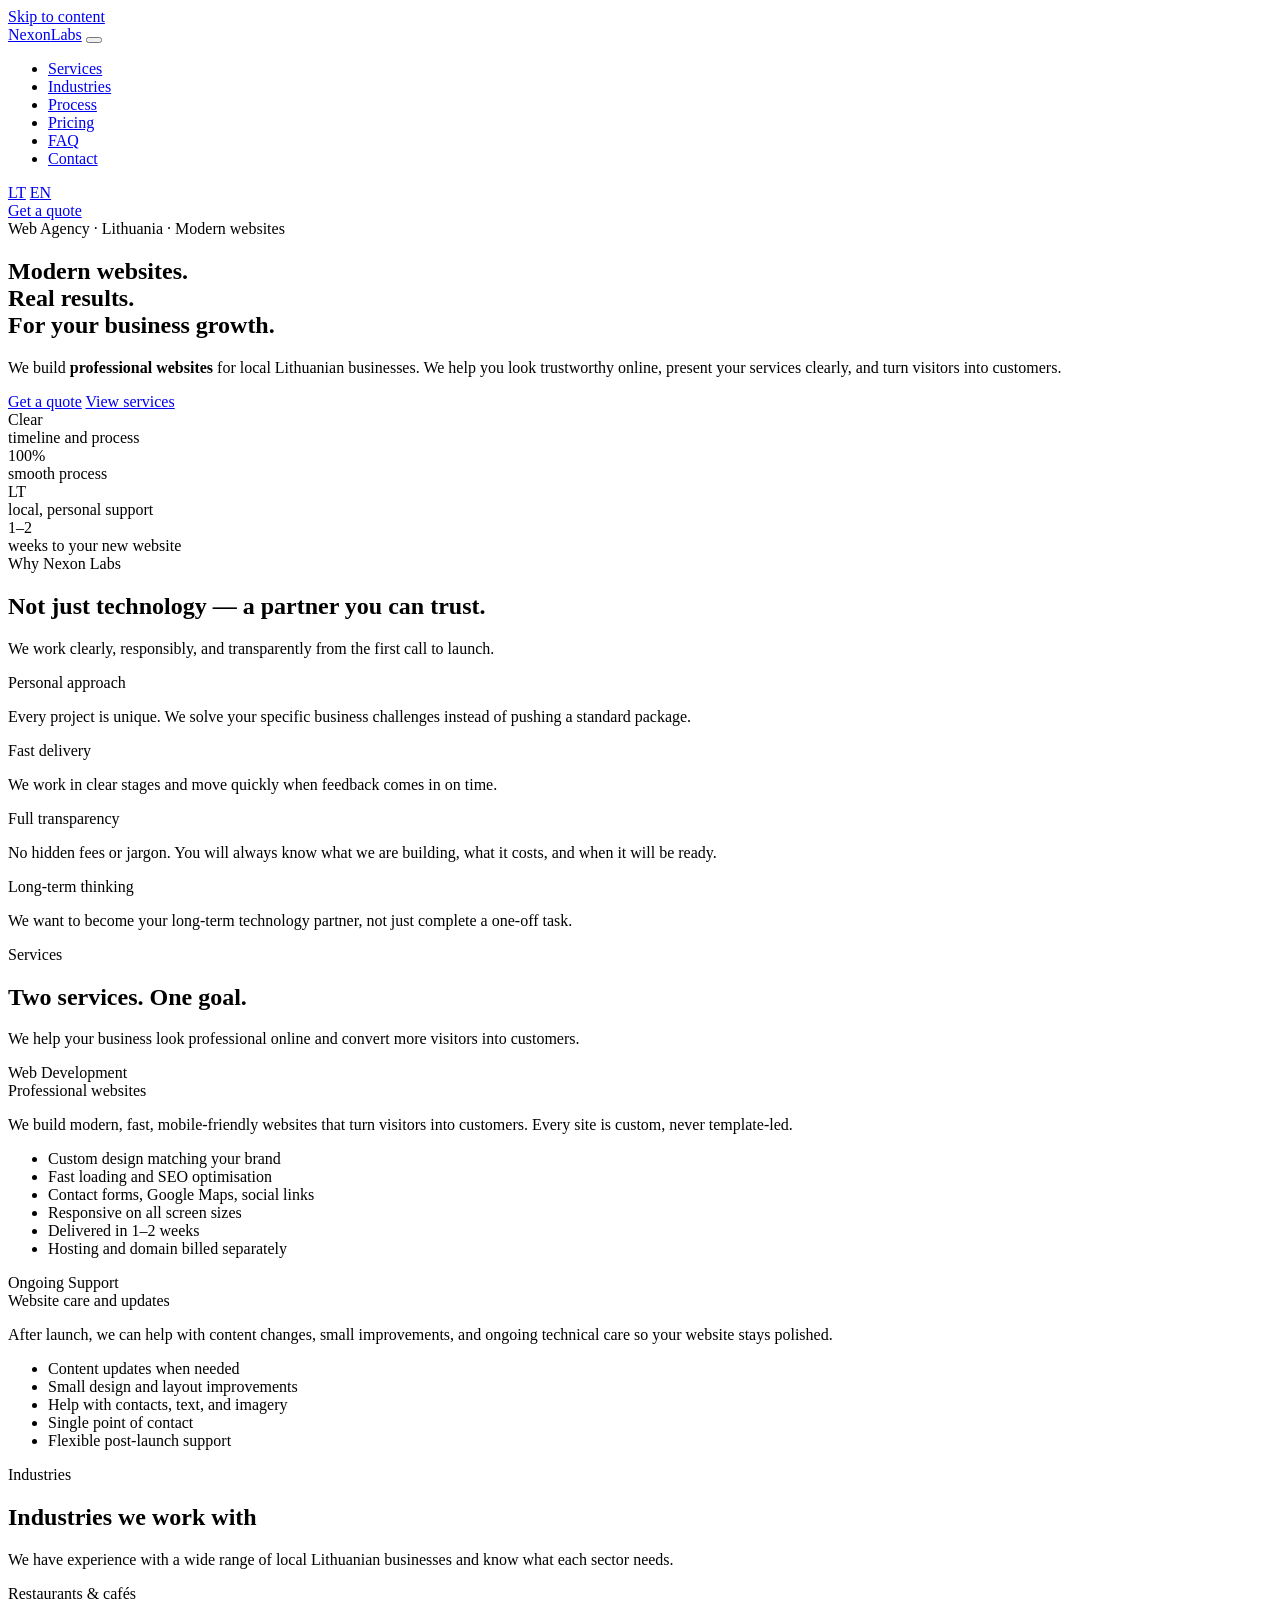
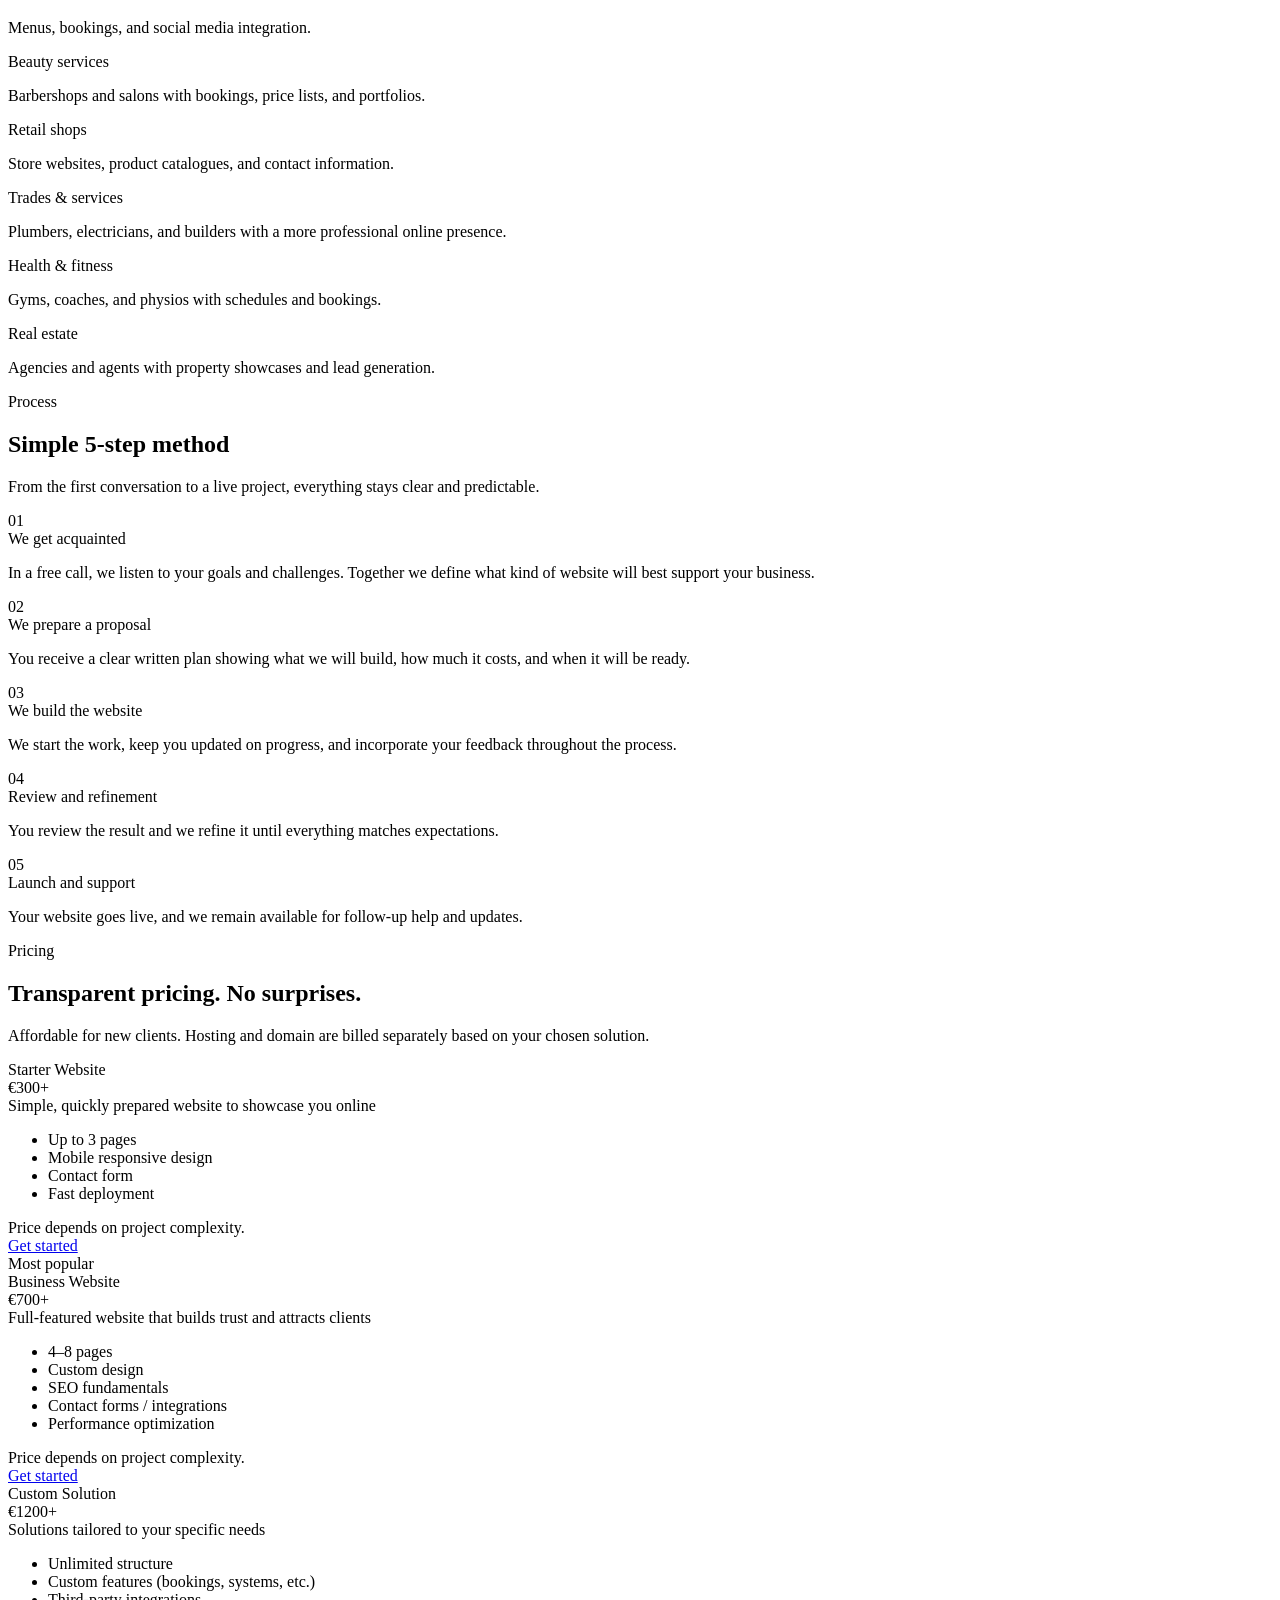
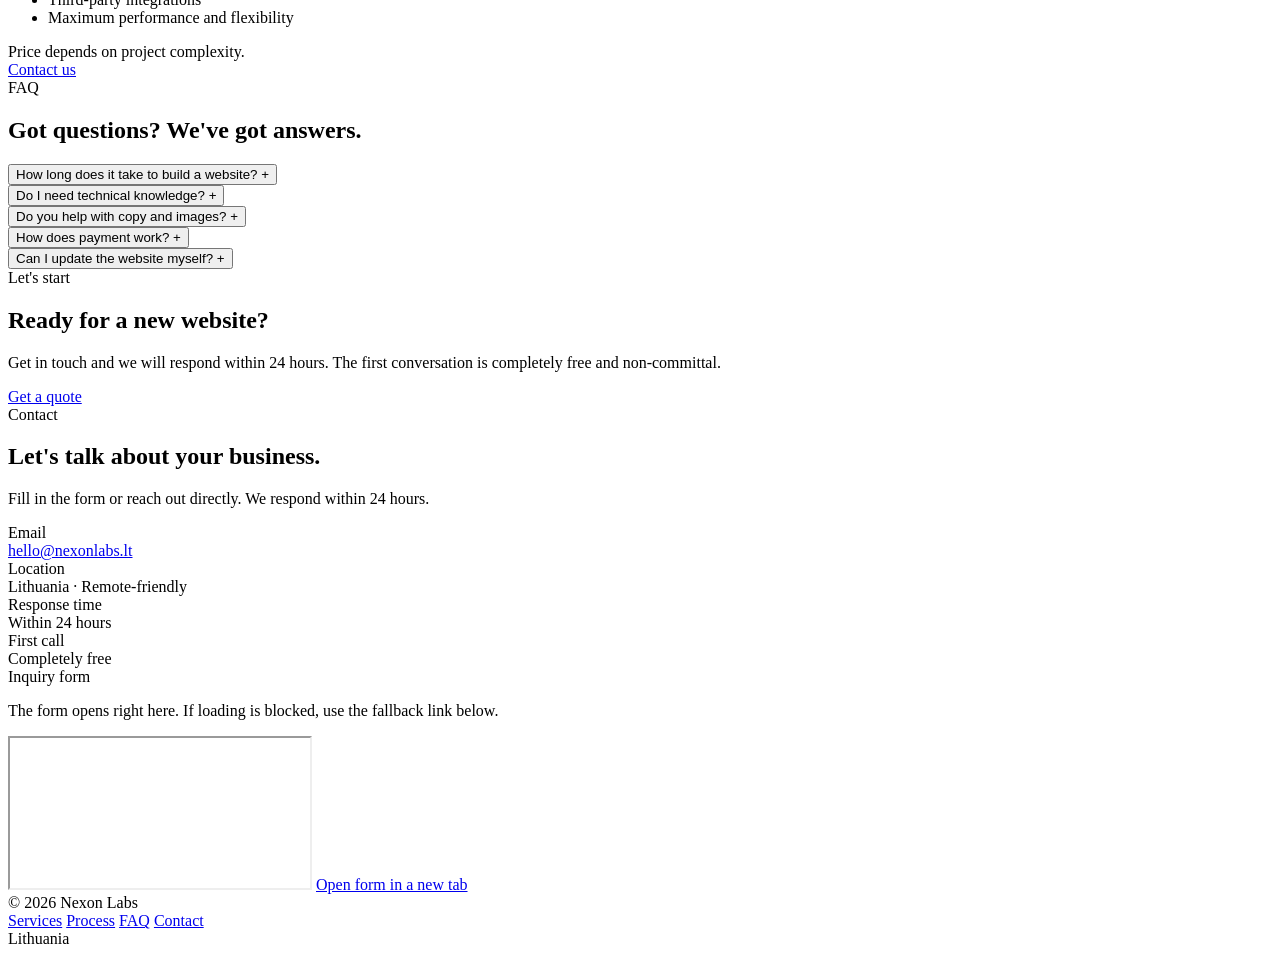
==== en/index.html @ 44c22ce0 "lowered prices abit" ====
<!DOCTYPE html>
<html lang="en">
<head>
  <meta charset="UTF-8" />
  <meta name="viewport" content="width=device-width, initial-scale=1.0" />
  <title>Nexon Labs — Website Design for Business</title>
  <meta name="description" content="Nexon Labs builds professional, fast, mobile-friendly websites for Lithuanian businesses. Clear process, transparent pricing, and real results." />
  <meta name="robots" content="index, follow" />
  <meta name="theme-color" content="#080c10" />
  <link rel="canonical" href="https://nexonlabs.lt/en/" />
  <link rel="alternate" hreflang="lt" href="https://nexonlabs.lt/" />
  <link rel="alternate" hreflang="en" href="https://nexonlabs.lt/en/" />
  <link rel="alternate" hreflang="x-default" href="https://nexonlabs.lt/" />
  <meta property="og:type" content="website" />
  <meta property="og:locale" content="en_US" />
  <meta property="og:site_name" content="Nexon Labs" />
  <meta property="og:title" content="Nexon Labs — Website Design for Business" />
  <meta property="og:description" content="Professional websites for Lithuanian businesses: modern design, clear process, and fast launch." />
  <meta property="og:url" content="https://nexonlabs.lt/en/" />
  <meta property="og:image" content="https://nexonlabs.lt/og-image.svg" />
  <meta name="twitter:card" content="summary_large_image" />
  <meta name="twitter:title" content="Nexon Labs — Website Design for Business" />
  <meta name="twitter:description" content="Professional websites for Lithuanian businesses: modern design, clear process, and fast launch." />
  <meta name="twitter:image" content="https://nexonlabs.lt/og-image.svg" />
  <link rel="icon" href="../favicon.svg" type="image/svg+xml" />
  <link rel="preconnect" href="https://fonts.googleapis.com" />
  <link rel="preconnect" href="https://fonts.gstatic.com" crossorigin />
  <link href="https://fonts.googleapis.com/css2?family=Syne:wght@400;600;700;800&family=DM+Sans:ital,opsz,wght@0,9..40,300;0,9..40,400;1,9..40,300&display=swap" rel="stylesheet" />
  <link rel="stylesheet" href="../style.css" />
  <script type="application/ld+json">
    {
      "@context": "https://schema.org",
      "@type": "ProfessionalService",
      "name": "Nexon Labs",
      "url": "https://nexonlabs.lt/en/",
      "image": "https://nexonlabs.lt/og-image.svg",
      "logo": "https://nexonlabs.lt/favicon.svg",
      "email": "hello@nexonlabs.lt",
      "areaServed": {
        "@type": "Country",
        "name": "Lithuania"
      },
      "description": "Nexon Labs builds professional websites for Lithuanian businesses.",
      "serviceType": [
        "Website design",
        "Website development",
        "Landing page design",
        "Website support"
      ]
    }
  </script>
</head>
<body>
<a class="skip-link" href="#main-content">Skip to content</a>

<div class="bg" aria-hidden="true">
  <div class="bg-orb o1"></div>
  <div class="bg-orb o2"></div>
  <div class="bg-orb o3"></div>
  <div class="bg-orb o4"></div>
</div>
<div class="grid-overlay" aria-hidden="true"></div>

<nav id="nav" aria-label="Main navigation">
  <div class="wrap nav-inner">
    <a href="/en/" class="logo">Nexon<span class="logo-accent">Labs</span></a>

    <button
      type="button"
      class="menu-toggle"
      id="menu-toggle"
      aria-expanded="false"
      aria-controls="nav-panel"
      aria-label="Open menu">
      <span></span>
      <span></span>
      <span></span>
    </button>

    <div class="nav-panel" id="nav-panel">
      <ul class="nav-links">
        <li><a href="#services">Services</a></li>
        <li><a href="#industries">Industries</a></li>
        <li><a href="#process">Process</a></li>
        <li><a href="#pricing">Pricing</a></li>
        <li><a href="#faq">FAQ</a></li>
        <li><a href="#contact">Contact</a></li>
      </ul>

      <div class="nav-right">
        <div class="lang-toggle" role="group" aria-label="Language switcher">
          <a class="lang-btn" href="/">LT</a>
          <a class="lang-btn active" href="/en/" aria-current="page">EN</a>
        </div>
        <a href="#contact" class="nav-cta">Get a quote</a>
      </div>
    </div>
  </div>
</nav>

<main id="main-content">
<section class="hero">
  <div class="wrap">
    <div class="hero-content fade-up">
      <div class="hero-tag">Web Agency · Lithuania · Modern websites</div>

      <h1>Modern websites.<br><span class="hl">Real results.</span><br><span class="hm">For your business growth.</span></h1>

      <p class="hero-sub">
        We build <strong>professional websites</strong> for local Lithuanian businesses. We help you look trustworthy online, present your services clearly, and turn visitors into customers.
      </p>

      <div class="hero-btns">
        <a href="#contact" class="btn-primary">Get a quote</a>
        <a href="#services" class="btn-ghost">View services</a>
      </div>

      <div class="hero-stats">
        <div>
          <div class="stat-num">Clear</div>
          <div class="stat-label">timeline and process</div>
        </div>
        <div>
          <div class="stat-num">100%</div>
          <div class="stat-label">smooth process</div>
        </div>
        <div>
          <div class="stat-num">LT</div>
          <div class="stat-label">local, personal support</div>
        </div>
        <div>
          <div class="stat-num">1–2</div>
          <div class="stat-label">weeks to your new website</div>
        </div>
      </div>
    </div>
  </div>
</section>

<section>
  <div class="wrap">
    <div class="section-header fade-up">
      <div class="section-tag">Why Nexon Labs</div>
      <h2>Not just technology — a partner you can trust.</h2>
      <p class="section-sub">We work clearly, responsibly, and transparently from the first call to launch.</p>
    </div>

    <div class="grid-4">
      <div class="glass-card fade-up">
        <div class="card-icon icon-why-personal" aria-hidden="true"></div>
        <div class="card-title">Personal approach</div>
        <p class="card-desc">Every project is unique. We solve your specific business challenges instead of pushing a standard package.</p>
      </div>
      <div class="glass-card fade-up" style="transition-delay: 0.08s">
        <div class="card-icon icon-why-fast" aria-hidden="true"></div>
        <div class="card-title">Fast delivery</div>
        <p class="card-desc">We work in clear stages and move quickly when feedback comes in on time.</p>
      </div>
      <div class="glass-card fade-up" style="transition-delay: 0.16s">
        <div class="card-icon icon-why-transparent" aria-hidden="true"></div>
        <div class="card-title">Full transparency</div>
        <p class="card-desc">No hidden fees or jargon. You will always know what we are building, what it costs, and when it will be ready.</p>
      </div>
      <div class="glass-card fade-up" style="transition-delay: 0.24s">
        <div class="card-icon icon-why-partner" aria-hidden="true"></div>
        <div class="card-title">Long-term thinking</div>
        <p class="card-desc">We want to become your long-term technology partner, not just complete a one-off task.</p>
      </div>
    </div>
  </div>
</section>

<section id="services">
  <div class="wrap">
    <div class="section-header fade-up">
      <div class="section-tag">Services</div>
      <h2>Two services. One goal.</h2>
      <p class="section-sub">We help your business look professional online and convert more visitors into customers.</p>
    </div>

    <div class="grid-3">
      <div class="glass-card fade-up">
        <div class="service-badge">Web Development</div>
        <div class="service-icon icon-service-web" aria-hidden="true"></div>
        <div class="service-title">Professional websites</div>
        <p class="service-desc">We build modern, fast, mobile-friendly websites that turn visitors into customers. Every site is custom, never template-led.</p>
        <ul class="service-items">
          <li>Custom design matching your brand</li>
          <li>Fast loading and SEO optimisation</li>
          <li>Contact forms, Google Maps, social links</li>
          <li>Responsive on all screen sizes</li>
          <li>Delivered in 1–2 weeks</li>
          <li>Hosting and domain billed separately</li>
        </ul>
      </div>

      <div class="glass-card fade-up" style="transition-delay: 0.1s">
        <div class="service-badge">Ongoing Support</div>
        <div class="service-icon icon-service-support" aria-hidden="true"></div>
        <div class="service-title">Website care and updates</div>
        <p class="service-desc">After launch, we can help with content changes, small improvements, and ongoing technical care so your website stays polished.</p>
        <ul class="service-items">
          <li>Content updates when needed</li>
          <li>Small design and layout improvements</li>
          <li>Help with contacts, text, and imagery</li>
          <li>Single point of contact</li>
          <li>Flexible post-launch support</li>
        </ul>
      </div>
    </div>
  </div>
</section>

<section id="industries">
  <div class="wrap">
    <div class="section-header center fade-up">
      <div class="section-tag">Industries</div>
      <h2>Industries we work with</h2>
      <p class="section-sub">We have experience with a wide range of local Lithuanian businesses and know what each sector needs.</p>
    </div>

    <div class="industries-grid">
      <div class="ind-card fade-up">
        <div class="ind-icon icon-ind-restaurant" aria-hidden="true"></div>
        <div class="ind-name">Restaurants & cafés</div>
        <p class="ind-desc">Menus, bookings, and social media integration.</p>
      </div>
      <div class="ind-card fade-up" style="transition-delay: 0.05s">
        <div class="ind-icon icon-ind-beauty" aria-hidden="true"></div>
        <div class="ind-name">Beauty services</div>
        <p class="ind-desc">Barbershops and salons with bookings, price lists, and portfolios.</p>
      </div>
      <div class="ind-card fade-up" style="transition-delay: 0.1s">
        <div class="ind-icon icon-ind-retail" aria-hidden="true"></div>
        <div class="ind-name">Retail shops</div>
        <p class="ind-desc">Store websites, product catalogues, and contact information.</p>
      </div>
      <div class="ind-card fade-up" style="transition-delay: 0.15s">
        <div class="ind-icon icon-ind-trades" aria-hidden="true"></div>
        <div class="ind-name">Trades & services</div>
        <p class="ind-desc">Plumbers, electricians, and builders with a more professional online presence.</p>
      </div>
      <div class="ind-card fade-up" style="transition-delay: 0.2s">
        <div class="ind-icon icon-ind-health" aria-hidden="true"></div>
        <div class="ind-name">Health & fitness</div>
        <p class="ind-desc">Gyms, coaches, and physios with schedules and bookings.</p>
      </div>
      <div class="ind-card fade-up" style="transition-delay: 0.25s">
        <div class="ind-icon icon-ind-real-estate" aria-hidden="true"></div>
        <div class="ind-name">Real estate</div>
        <p class="ind-desc">Agencies and agents with property showcases and lead generation.</p>
      </div>
    </div>
  </div>
</section>

<section id="process">
  <div class="wrap">
    <div class="section-header center fade-up">
      <div class="section-tag">Process</div>
      <h2>Simple 5-step method</h2>
      <p class="section-sub">From the first conversation to a live project, everything stays clear and predictable.</p>
    </div>

    <div class="steps">
      <div class="step fade-up">
        <div class="step-num">01</div>
        <div>
          <div class="step-title">We get acquainted</div>
          <p class="step-desc">In a free call, we listen to your goals and challenges. Together we define what kind of website will best support your business.</p>
        </div>
      </div>
      <div class="step fade-up" style="transition-delay: 0.07s">
        <div class="step-num">02</div>
        <div>
          <div class="step-title">We prepare a proposal</div>
          <p class="step-desc">You receive a clear written plan showing what we will build, how much it costs, and when it will be ready.</p>
        </div>
      </div>
      <div class="step fade-up" style="transition-delay: 0.13s">
        <div class="step-num">03</div>
        <div>
          <div class="step-title">We build the website</div>
          <p class="step-desc">We start the work, keep you updated on progress, and incorporate your feedback throughout the process.</p>
        </div>
      </div>
      <div class="step fade-up" style="transition-delay: 0.18s">
        <div class="step-num">04</div>
        <div>
          <div class="step-title">Review and refinement</div>
          <p class="step-desc">You review the result and we refine it until everything matches expectations.</p>
        </div>
      </div>
      <div class="step fade-up" style="transition-delay: 0.23s">
        <div class="step-num">05</div>
        <div>
          <div class="step-title">Launch and support</div>
          <p class="step-desc">Your website goes live, and we remain available for follow-up help and updates.</p>
        </div>
      </div>
    </div>
  </div>
</section>

<section id="pricing">
  <div class="wrap">
    <div class="section-header center fade-up">
      <div class="section-tag">Pricing</div>
      <h2>Transparent pricing. No surprises.</h2>
      <p class="section-sub">Affordable for new clients. Hosting and domain are billed separately based on your chosen solution.</p>
    </div>

    <div class="pricing-grid">
      <div class="glass-card price-card fade-up">
        <div class="price-name">Starter Website</div>
        <div class="price-amount">€300<span class="price-plus">+</span></div>
        <div class="price-note">Simple, quickly prepared website to showcase you online</div>
        <ul class="price-features">
          <li>Up to 3 pages</li>
          <li>Mobile responsive design</li>
          <li>Contact form</li>
          <li>Fast deployment</li>
        </ul>
        <div class="price-disclaimer">Price depends on project complexity.</div>
        <a href="#contact" class="price-btn outline">Get started</a>
      </div>

      <div class="glass-card price-card featured fade-up" style="transition-delay: 0.1s">
        <div class="featured-badge">Most popular</div>
        <div class="price-name">Business Website</div>
        <div class="price-amount">€700<span class="price-plus">+</span></div>
        <div class="price-note">Full-featured website that builds trust and attracts clients</div>
        <ul class="price-features">
          <li>4–8 pages</li>
          <li>Custom design</li>
          <li>SEO fundamentals</li>
          <li>Contact forms / integrations</li>
          <li>Performance optimization</li>
        </ul>
        <div class="price-disclaimer">Price depends on project complexity.</div>
        <a href="#contact" class="price-btn solid">Get started</a>
      </div>

      <div class="glass-card price-card fade-up" style="transition-delay: 0.2s">
        <div class="price-name">Custom Solution</div>
        <div class="price-amount">€1200<span class="price-plus">+</span></div>
        <div class="price-note">Solutions tailored to your specific needs</div>
        <ul class="price-features">
          <li>Unlimited structure</li>
          <li>Custom features (bookings, systems, etc.)</li>
          <li>Third-party integrations</li>
          <li>Maximum performance and flexibility</li>
        </ul>
        <div class="price-disclaimer">Price depends on project complexity.</div>
        <a href="#contact" class="price-btn outline">Contact us</a>
      </div>
    </div>
  </div>
</section>

<section id="faq">
  <div class="wrap">
    <div class="section-header center fade-up">
      <div class="section-tag">FAQ</div>
      <h2>Got questions? We've got answers.</h2>
    </div>

    <div class="faq-list fade-up">
      <div class="faq-item">
        <button type="button" class="faq-q" aria-expanded="false" aria-controls="faq-a-1" id="faq-q-1">
          <span>How long does it take to build a website?</span>
          <span class="faq-arrow" aria-hidden="true">+</span>
        </button>
        <div class="faq-a" id="faq-a-1" role="region" aria-labelledby="faq-q-1" hidden>
          <div class="faq-a-inner">A 1-page site usually takes 5–7 working days, while a full website usually takes 10–14 days depending on scope and content readiness.</div>
        </div>
      </div>

      <div class="faq-item">
        <button type="button" class="faq-q" aria-expanded="false" aria-controls="faq-a-2" id="faq-q-2">
          <span>Do I need technical knowledge?</span>
          <span class="faq-arrow" aria-hidden="true">+</span>
        </button>
        <div class="faq-a" id="faq-a-2" role="region" aria-labelledby="faq-q-2" hidden>
          <div class="faq-a-inner">Not at all. We explain everything clearly and handle the technical side for you.</div>
        </div>
      </div>

      <div class="faq-item">
        <button type="button" class="faq-q" aria-expanded="false" aria-controls="faq-a-3" id="faq-q-3">
          <span>Do you help with copy and images?</span>
          <span class="faq-arrow" aria-hidden="true">+</span>
        </button>
        <div class="faq-a" id="faq-a-3" role="region" aria-labelledby="faq-q-3" hidden>
          <div class="faq-a-inner">Yes. We can help shape headlines, service descriptions, structure, and overall visual direction if your content is not ready yet.</div>
        </div>
      </div>

      <div class="faq-item">
        <button type="button" class="faq-q" aria-expanded="false" aria-controls="faq-a-4" id="faq-q-4">
          <span>How does payment work?</span>
          <span class="faq-arrow" aria-hidden="true">+</span>
        </button>
        <div class="faq-a" id="faq-a-4" role="region" aria-labelledby="faq-q-4" hidden>
          <div class="faq-a-inner">We usually work with 50% upfront and 50% on completion. Bank transfers are accepted.</div>
        </div>
      </div>

      <div class="faq-item">
        <button type="button" class="faq-q" aria-expanded="false" aria-controls="faq-a-5" id="faq-q-5">
          <span>Can I update the website myself?</span>
          <span class="faq-arrow" aria-hidden="true">+</span>
        </button>
        <div class="faq-a" id="faq-a-5" role="region" aria-labelledby="faq-q-5" hidden>
          <div class="faq-a-inner">Yes. We make sure basic information is easy to update, and we can also help after launch when needed.</div>
        </div>
      </div>
    </div>
  </div>
</section>

<section>
  <div class="wrap">
    <div class="cta-band fade-up">
      <div class="section-tag">Let's start</div>
      <h2>Ready for a new website?</h2>
      <p>Get in touch and we will respond within 24 hours. The first conversation is completely free and non-committal.</p>
      <a href="#contact" class="btn-primary">Get a quote</a>
    </div>
  </div>
</section>

<section id="contact">
  <div class="wrap">
    <div class="contact-grid">
      <div class="fade-up">
        <div class="section-tag">Contact</div>
        <h2>Let's talk about your business.</h2>
        <p class="section-sub contact-intro">Fill in the form or reach out directly. We respond within 24 hours.</p>

        <div class="contact-item">
          <div class="contact-icon icon-contact-mail" aria-hidden="true"></div>
          <div>
            <div class="contact-label">Email</div>
            <a class="contact-val" href="mailto:hello@nexonlabs.lt">hello@nexonlabs.lt</a>
          </div>
        </div>
        <div class="contact-item">
          <div class="contact-icon icon-contact-location" aria-hidden="true"></div>
          <div>
            <div class="contact-label">Location</div>
            <div class="contact-val">Lithuania · Remote-friendly</div>
          </div>
        </div>
        <div class="contact-item">
          <div class="contact-icon icon-contact-time" aria-hidden="true"></div>
          <div>
            <div class="contact-label">Response time</div>
            <div class="contact-val">Within 24 hours</div>
          </div>
        </div>
        <div class="contact-item">
          <div class="contact-icon icon-contact-call" aria-hidden="true"></div>
          <div>
            <div class="contact-label">First call</div>
            <div class="contact-val">Completely free</div>
          </div>
        </div>
      </div>

      <div class="glass-card fade-up" style="transition-delay: 0.1s">
        <div class="contact-form" data-tally-embed data-tally-url="https://tally.so/embed/VLYyyJ?alignLeft=1&hideTitle=1&transparentBackground=1&dynamicHeight=1">
          <div class="contact-form-head">
            <div class="contact-form-title">Inquiry form</div>
            <p class="contact-form-copy">The form opens right here. If loading is blocked, use the fallback link below.</p>
          </div>

          <iframe
            class="tally-frame"
            data-tally-frame
            title="Nexon Labs contact form"
            loading="lazy"
            referrerpolicy="strict-origin-when-cross-origin"></iframe>

          <a
            class="form-submit"
            data-tally-link
            href="https://tally.so/r/VLYyyJ"
            target="_blank"
            rel="noreferrer">Open form in a new tab</a>

          <p class="contact-form-note" data-tally-note hidden>If you change the form later, update the `data-tally-url` value in this block.</p>
        </div>
      </div>
    </div>
  </div>
</section>
</main>

<footer>
  <div class="wrap">
    <div class="footer-inner">
      <div class="footer-brand">© 2026 <span>Nexon Labs</span></div>
      <div class="footer-links">
        <a href="#services">Services</a>
        <a href="#process">Process</a>
        <a href="#faq">FAQ</a>
        <a href="#contact">Contact</a>
      </div>
      <div>Lithuania</div>
    </div>
  </div>
</footer>

<script src="../main.js"></script>
</body>
</html>
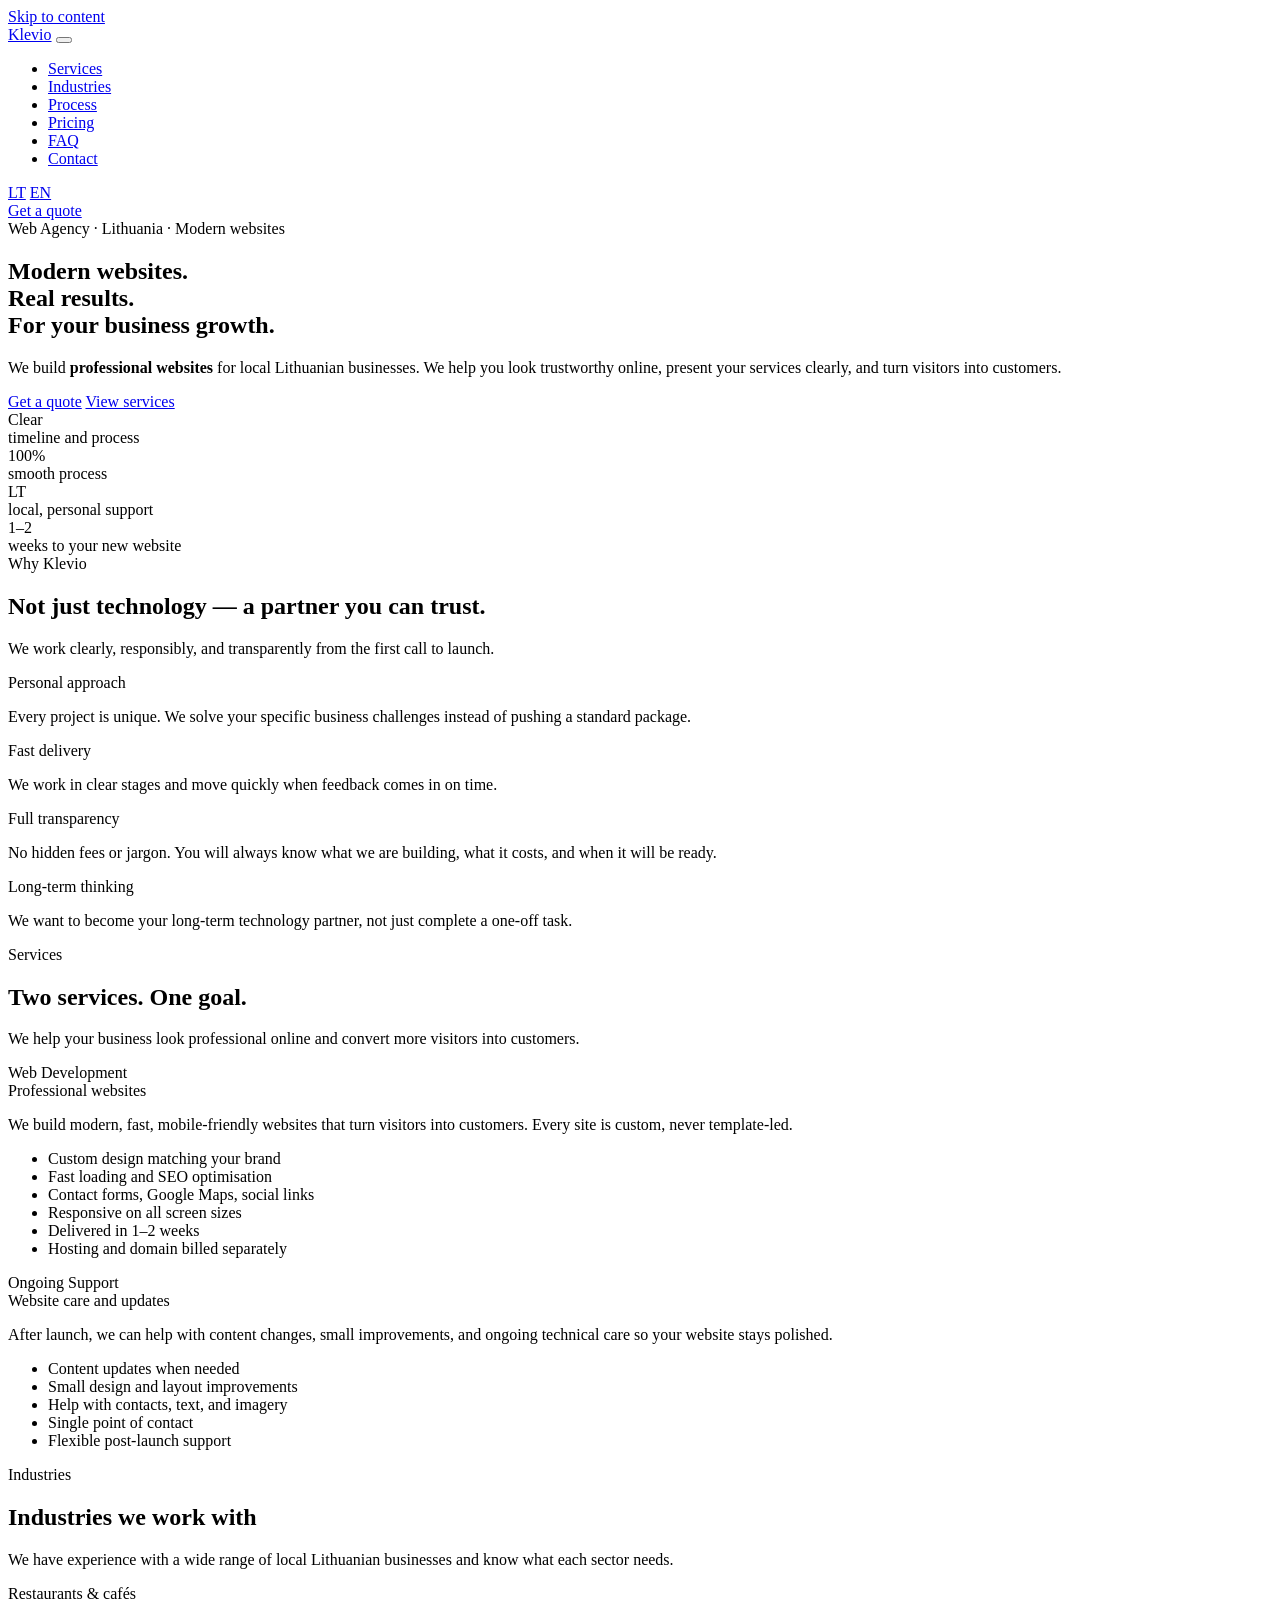
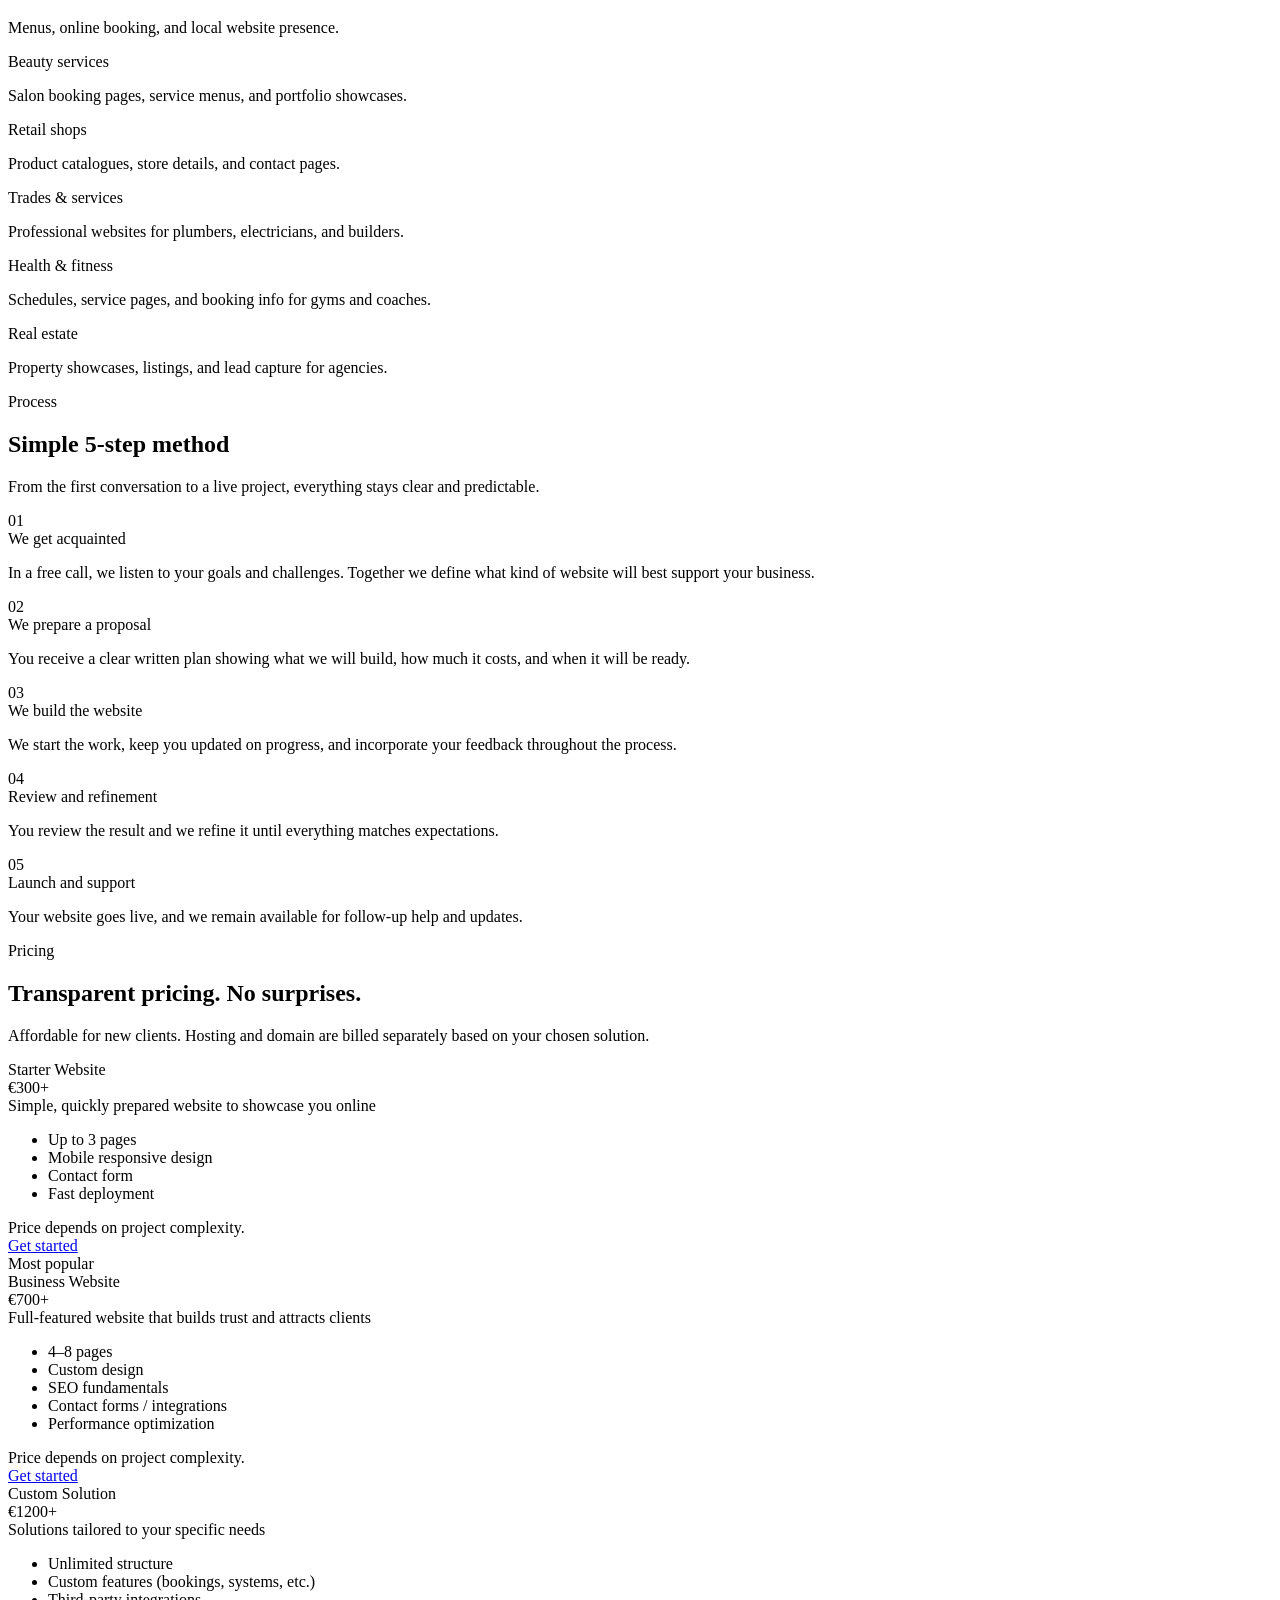
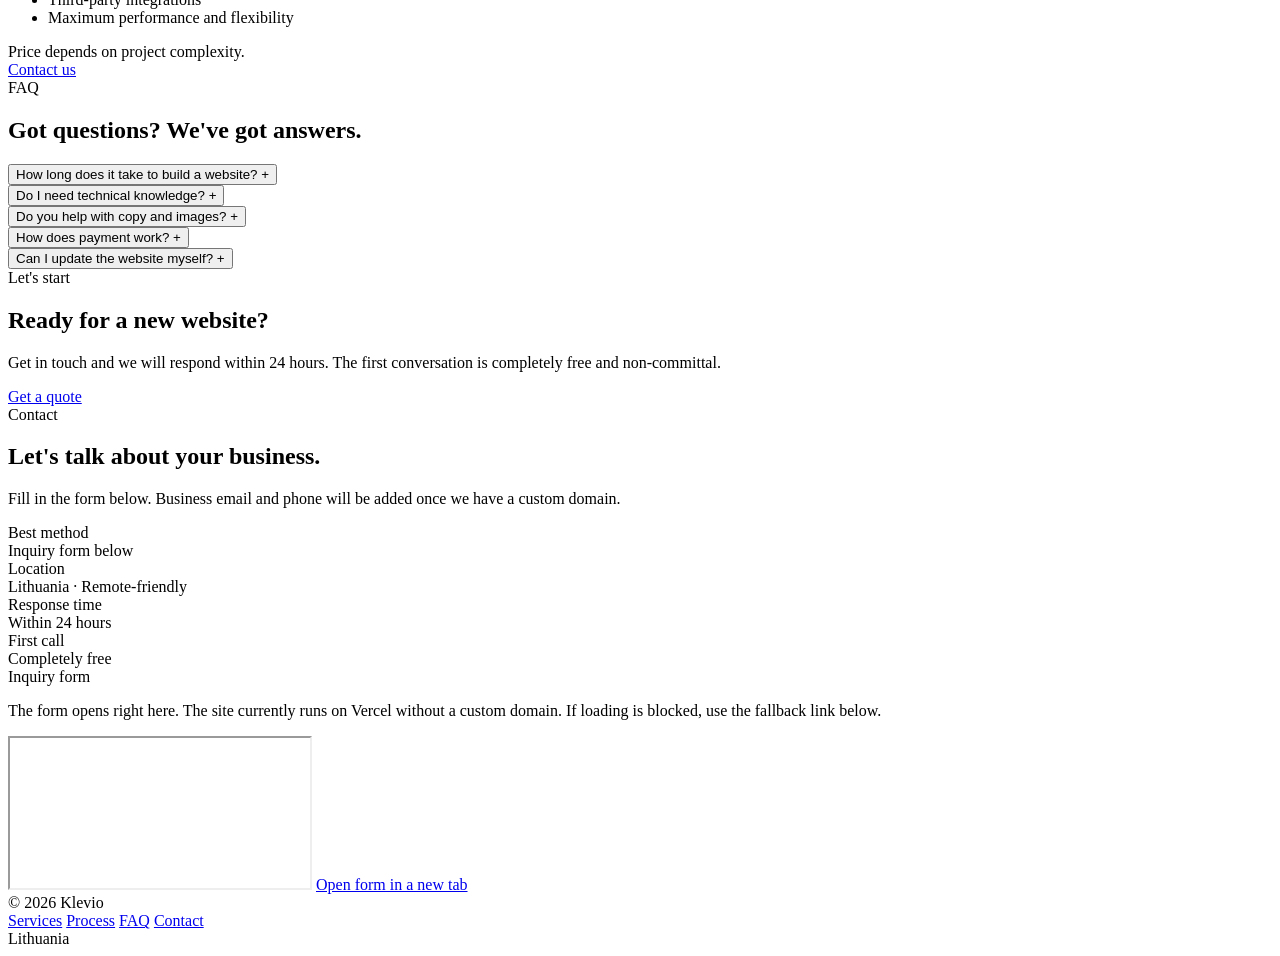
==== commit 9b957c05: "chnaged to klevio" ====
--- a/en/index.html
+++ b/en/index.html
@@ -3,25 +3,23 @@
 <head>
   <meta charset="UTF-8" />
   <meta name="viewport" content="width=device-width, initial-scale=1.0" />
-  <title>Nexon Labs — Website Design for Business</title>
-  <meta name="description" content="Nexon Labs builds professional, fast, mobile-friendly websites for Lithuanian businesses. Clear process, transparent pricing, and real results." />
+  <title>Klevio — Website Design for Business</title>
+  <meta name="description" content="Klevio builds professional, fast, mobile-friendly websites for Lithuanian businesses. Clear process, transparent pricing, and real results." />
   <meta name="robots" content="index, follow" />
   <meta name="theme-color" content="#080c10" />
-  <link rel="canonical" href="https://nexonlabs.lt/en/" />
-  <link rel="alternate" hreflang="lt" href="https://nexonlabs.lt/" />
-  <link rel="alternate" hreflang="en" href="https://nexonlabs.lt/en/" />
-  <link rel="alternate" hreflang="x-default" href="https://nexonlabs.lt/" />
+  <link rel="alternate" hreflang="lt" href="/" />
+  <link rel="alternate" hreflang="en" href="/en/" />
+  <link rel="alternate" hreflang="x-default" href="/" />
   <meta property="og:type" content="website" />
   <meta property="og:locale" content="en_US" />
-  <meta property="og:site_name" content="Nexon Labs" />
-  <meta property="og:title" content="Nexon Labs — Website Design for Business" />
+  <meta property="og:site_name" content="Klevio" />
+  <meta property="og:title" content="Klevio — Website Design for Business" />
   <meta property="og:description" content="Professional websites for Lithuanian businesses: modern design, clear process, and fast launch." />
-  <meta property="og:url" content="https://nexonlabs.lt/en/" />
-  <meta property="og:image" content="https://nexonlabs.lt/og-image.svg" />
+  <meta property="og:image" content="../og-image.svg" />
   <meta name="twitter:card" content="summary_large_image" />
-  <meta name="twitter:title" content="Nexon Labs — Website Design for Business" />
+  <meta name="twitter:title" content="Klevio — Website Design for Business" />
   <meta name="twitter:description" content="Professional websites for Lithuanian businesses: modern design, clear process, and fast launch." />
-  <meta name="twitter:image" content="https://nexonlabs.lt/og-image.svg" />
+  <meta name="twitter:image" content="../og-image.svg" />
   <link rel="icon" href="../favicon.svg" type="image/svg+xml" />
   <link rel="preconnect" href="https://fonts.googleapis.com" />
   <link rel="preconnect" href="https://fonts.gstatic.com" crossorigin />
@@ -31,16 +29,12 @@
     {
       "@context": "https://schema.org",
       "@type": "ProfessionalService",
-      "name": "Nexon Labs",
-      "url": "https://nexonlabs.lt/en/",
-      "image": "https://nexonlabs.lt/og-image.svg",
-      "logo": "https://nexonlabs.lt/favicon.svg",
-      "email": "hello@nexonlabs.lt",
+      "name": "Klevio",
       "areaServed": {
         "@type": "Country",
         "name": "Lithuania"
       },
-      "description": "Nexon Labs builds professional websites for Lithuanian businesses.",
+      "description": "Klevio builds professional websites for Lithuanian businesses.",
       "serviceType": [
         "Website design",
         "Website development",
@@ -63,7 +57,7 @@
 
 <nav id="nav" aria-label="Main navigation">
   <div class="wrap nav-inner">
-    <a href="/en/" class="logo">Nexon<span class="logo-accent">Labs</span></a>
+    <a href="/en/" class="logo">Klevio</a>
 
     <button
       type="button"
@@ -140,7 +134,7 @@
 <section>
   <div class="wrap">
     <div class="section-header fade-up">
-      <div class="section-tag">Why Nexon Labs</div>
+      <div class="section-tag">Why Klevio</div>
       <h2>Not just technology — a partner you can trust.</h2>
       <p class="section-sub">We work clearly, responsibly, and transparently from the first call to launch.</p>
     </div>
@@ -223,32 +217,32 @@
       <div class="ind-card fade-up">
         <div class="ind-icon icon-ind-restaurant" aria-hidden="true"></div>
         <div class="ind-name">Restaurants & cafés</div>
-        <p class="ind-desc">Menus, bookings, and social media integration.</p>
+        <p class="ind-desc">Menus, online booking, and local website presence.</p>
       </div>
       <div class="ind-card fade-up" style="transition-delay: 0.05s">
         <div class="ind-icon icon-ind-beauty" aria-hidden="true"></div>
         <div class="ind-name">Beauty services</div>
-        <p class="ind-desc">Barbershops and salons with bookings, price lists, and portfolios.</p>
+        <p class="ind-desc">Salon booking pages, service menus, and portfolio showcases.</p>
       </div>
       <div class="ind-card fade-up" style="transition-delay: 0.1s">
         <div class="ind-icon icon-ind-retail" aria-hidden="true"></div>
         <div class="ind-name">Retail shops</div>
-        <p class="ind-desc">Store websites, product catalogues, and contact information.</p>
+        <p class="ind-desc">Product catalogues, store details, and contact pages.</p>
       </div>
       <div class="ind-card fade-up" style="transition-delay: 0.15s">
         <div class="ind-icon icon-ind-trades" aria-hidden="true"></div>
         <div class="ind-name">Trades & services</div>
-        <p class="ind-desc">Plumbers, electricians, and builders with a more professional online presence.</p>
+        <p class="ind-desc">Professional websites for plumbers, electricians, and builders.</p>
       </div>
       <div class="ind-card fade-up" style="transition-delay: 0.2s">
         <div class="ind-icon icon-ind-health" aria-hidden="true"></div>
         <div class="ind-name">Health & fitness</div>
-        <p class="ind-desc">Gyms, coaches, and physios with schedules and bookings.</p>
+        <p class="ind-desc">Schedules, service pages, and booking info for gyms and coaches.</p>
       </div>
       <div class="ind-card fade-up" style="transition-delay: 0.25s">
         <div class="ind-icon icon-ind-real-estate" aria-hidden="true"></div>
         <div class="ind-name">Real estate</div>
-        <p class="ind-desc">Agencies and agents with property showcases and lead generation.</p>
+        <p class="ind-desc">Property showcases, listings, and lead capture for agencies.</p>
       </div>
     </div>
   </div>
@@ -412,7 +406,7 @@
           <span class="faq-arrow" aria-hidden="true">+</span>
         </button>
         <div class="faq-a" id="faq-a-5" role="region" aria-labelledby="faq-q-5" hidden>
-          <div class="faq-a-inner">Yes. We make sure basic information is easy to update, and we can also help after launch when needed.</div>
+          <div class="faq-a-inner">Yes, with our help. We will assist with updating basic information, or we can integrate a simple content management system for an additional fee.</div>
         </div>
       </div>
     </div>
@@ -436,13 +430,13 @@
       <div class="fade-up">
         <div class="section-tag">Contact</div>
         <h2>Let's talk about your business.</h2>
-        <p class="section-sub contact-intro">Fill in the form or reach out directly. We respond within 24 hours.</p>
+        <p class="section-sub contact-intro">Fill in the form below. Business email and phone will be added once we have a custom domain.</p>
 
         <div class="contact-item">
           <div class="contact-icon icon-contact-mail" aria-hidden="true"></div>
           <div>
-            <div class="contact-label">Email</div>
-            <a class="contact-val" href="mailto:hello@nexonlabs.lt">hello@nexonlabs.lt</a>
+            <div class="contact-label">Best method</div>
+            <div class="contact-val">Inquiry form below</div>
           </div>
         </div>
         <div class="contact-item">
@@ -472,13 +466,13 @@
         <div class="contact-form" data-tally-embed data-tally-url="https://tally.so/embed/VLYyyJ?alignLeft=1&hideTitle=1&transparentBackground=1&dynamicHeight=1">
           <div class="contact-form-head">
             <div class="contact-form-title">Inquiry form</div>
-            <p class="contact-form-copy">The form opens right here. If loading is blocked, use the fallback link below.</p>
+            <p class="contact-form-copy">The form opens right here. The site currently runs on Vercel without a custom domain. If loading is blocked, use the fallback link below.</p>
           </div>
 
           <iframe
             class="tally-frame"
             data-tally-frame
-            title="Nexon Labs contact form"
+            title="Klevio contact form"
             loading="lazy"
             referrerpolicy="strict-origin-when-cross-origin"></iframe>
 
@@ -500,7 +494,7 @@
 <footer>
   <div class="wrap">
     <div class="footer-inner">
-      <div class="footer-brand">© 2026 <span>Nexon Labs</span></div>
+      <div class="footer-brand">© 2026 <span>Klevio</span></div>
       <div class="footer-links">
         <a href="#services">Services</a>
         <a href="#process">Process</a>
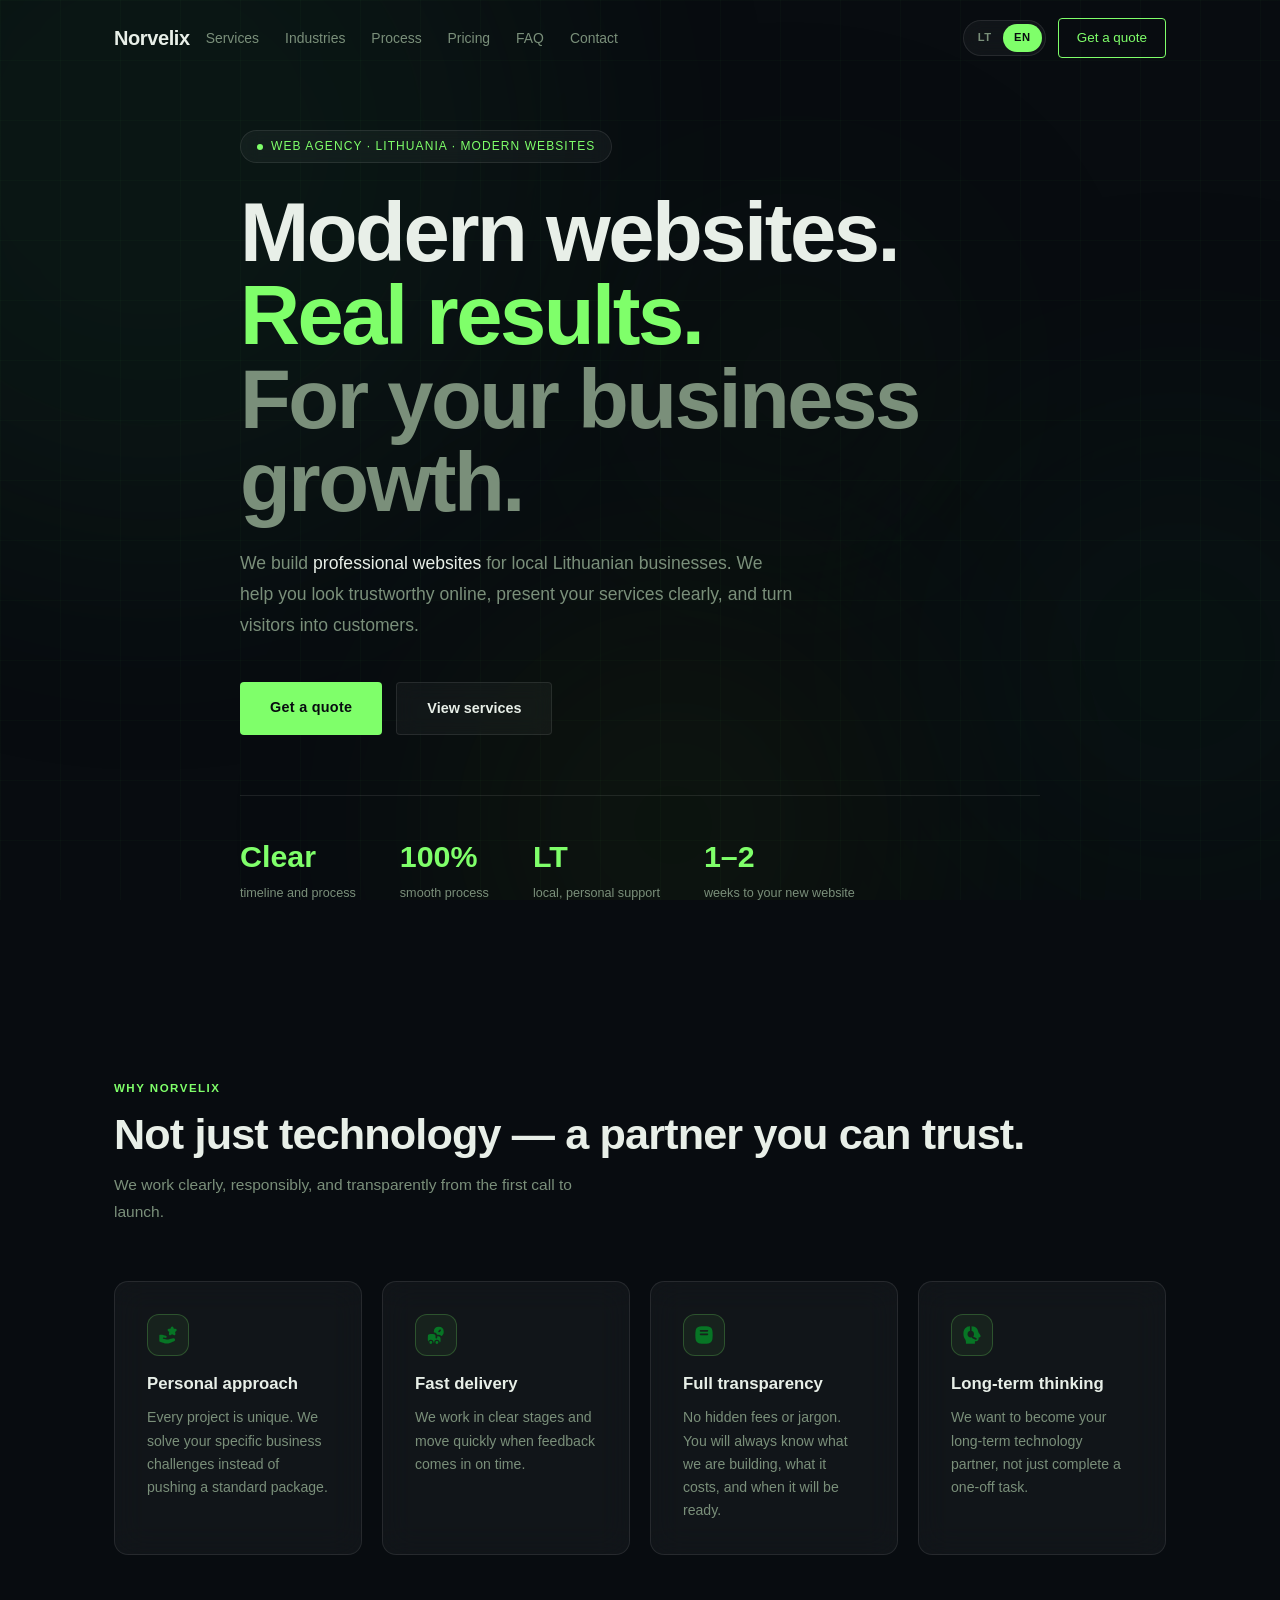
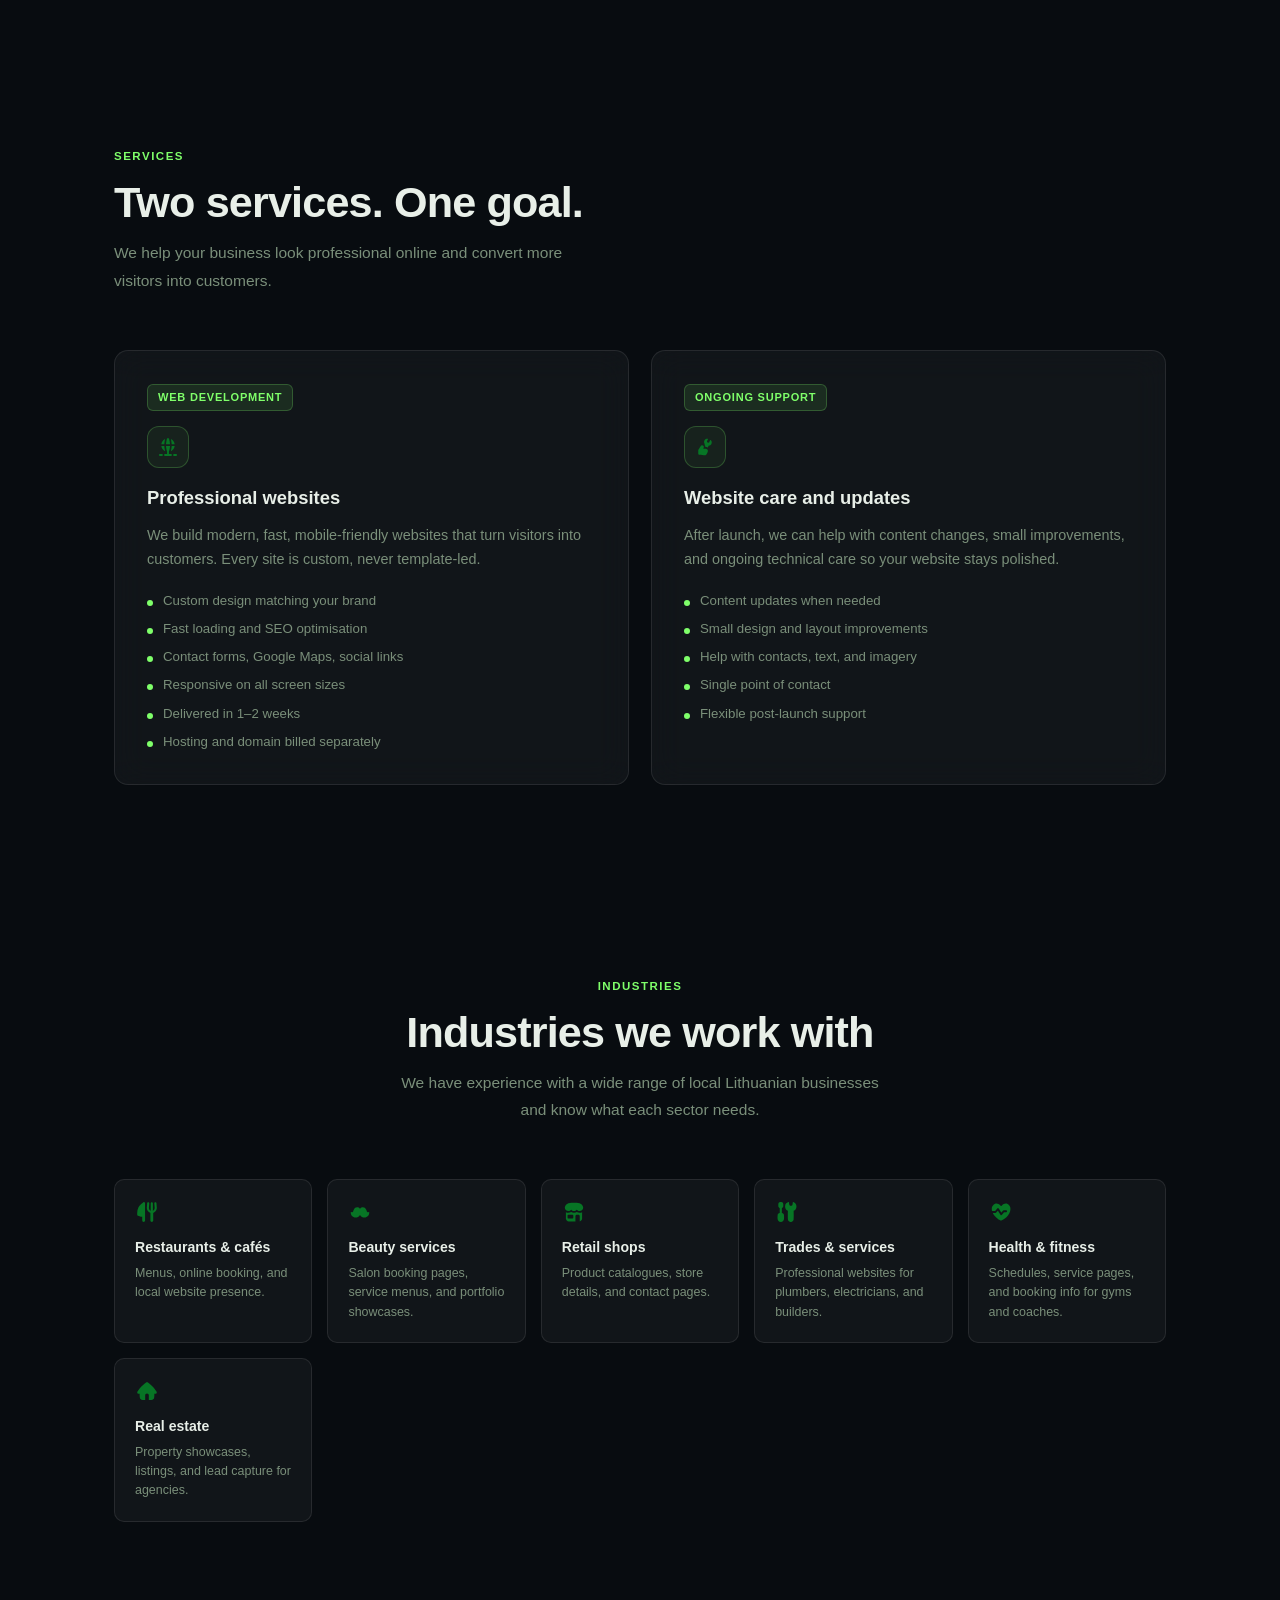
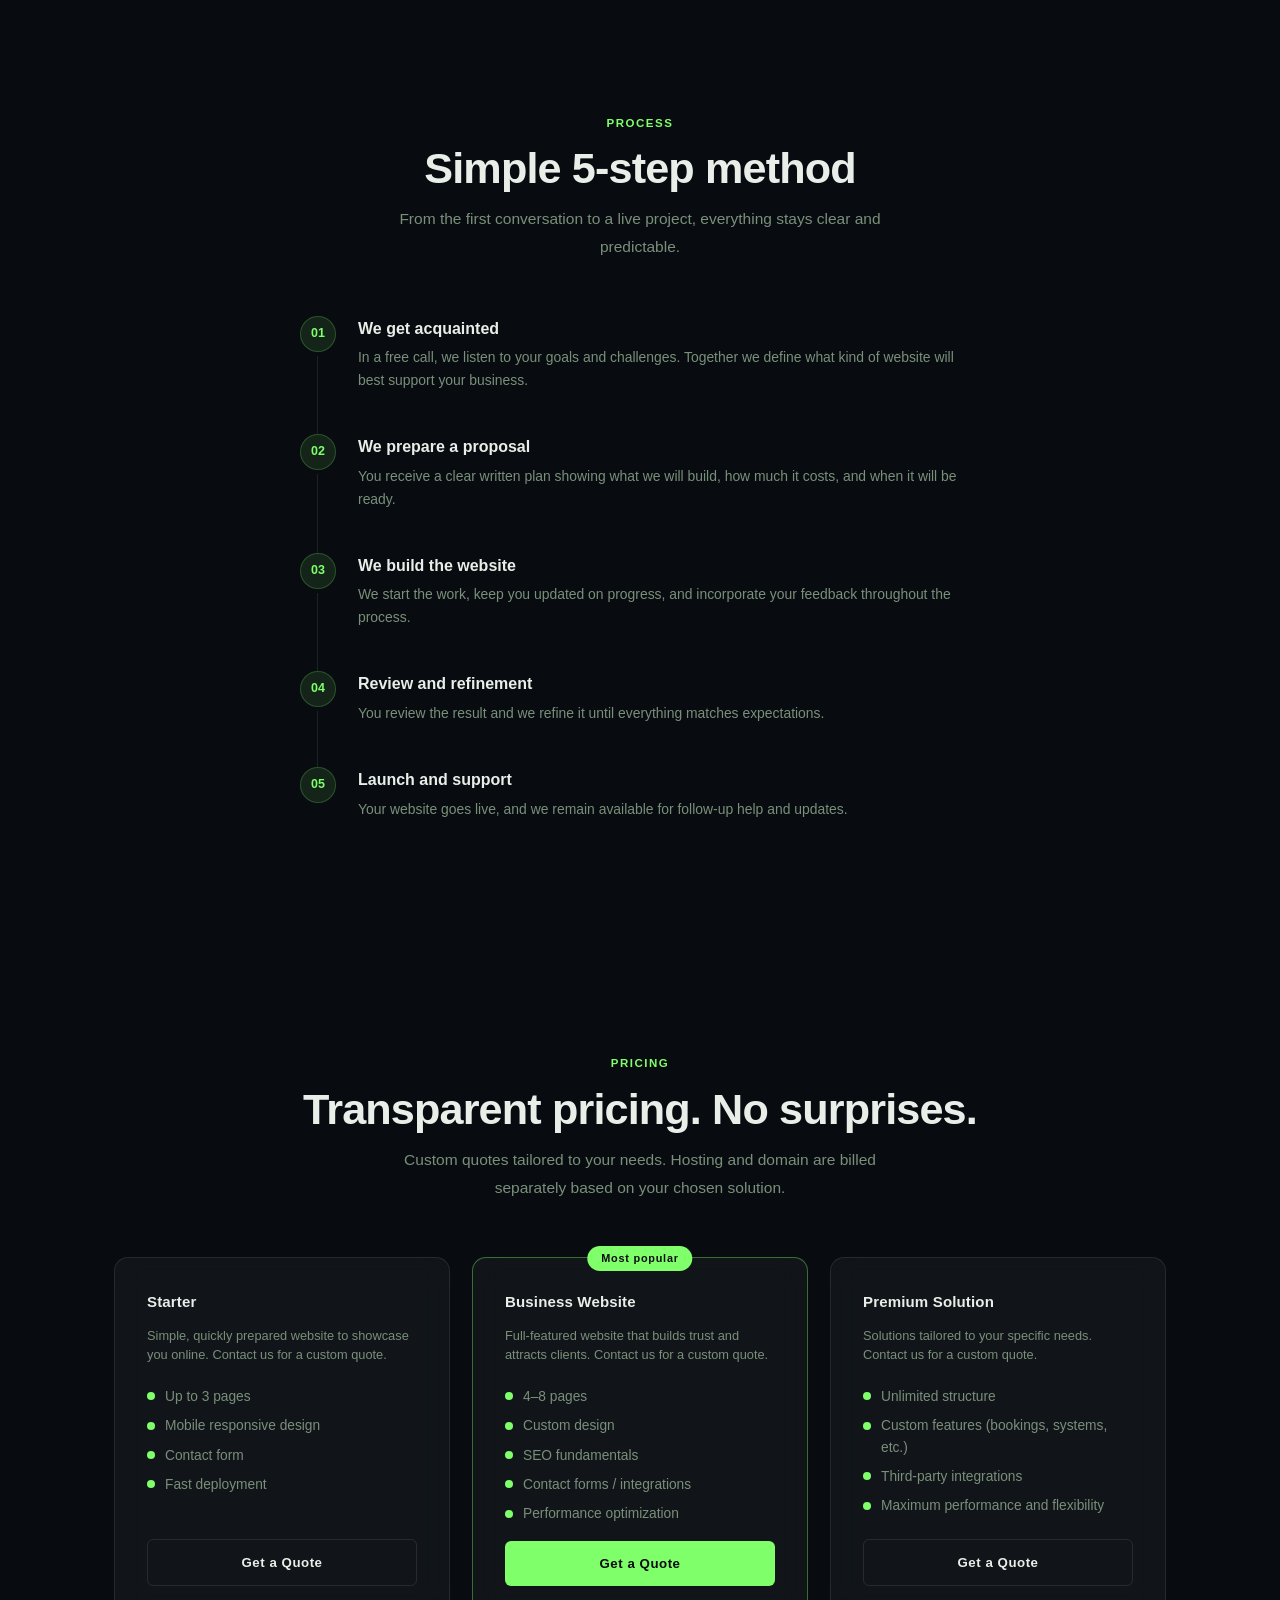
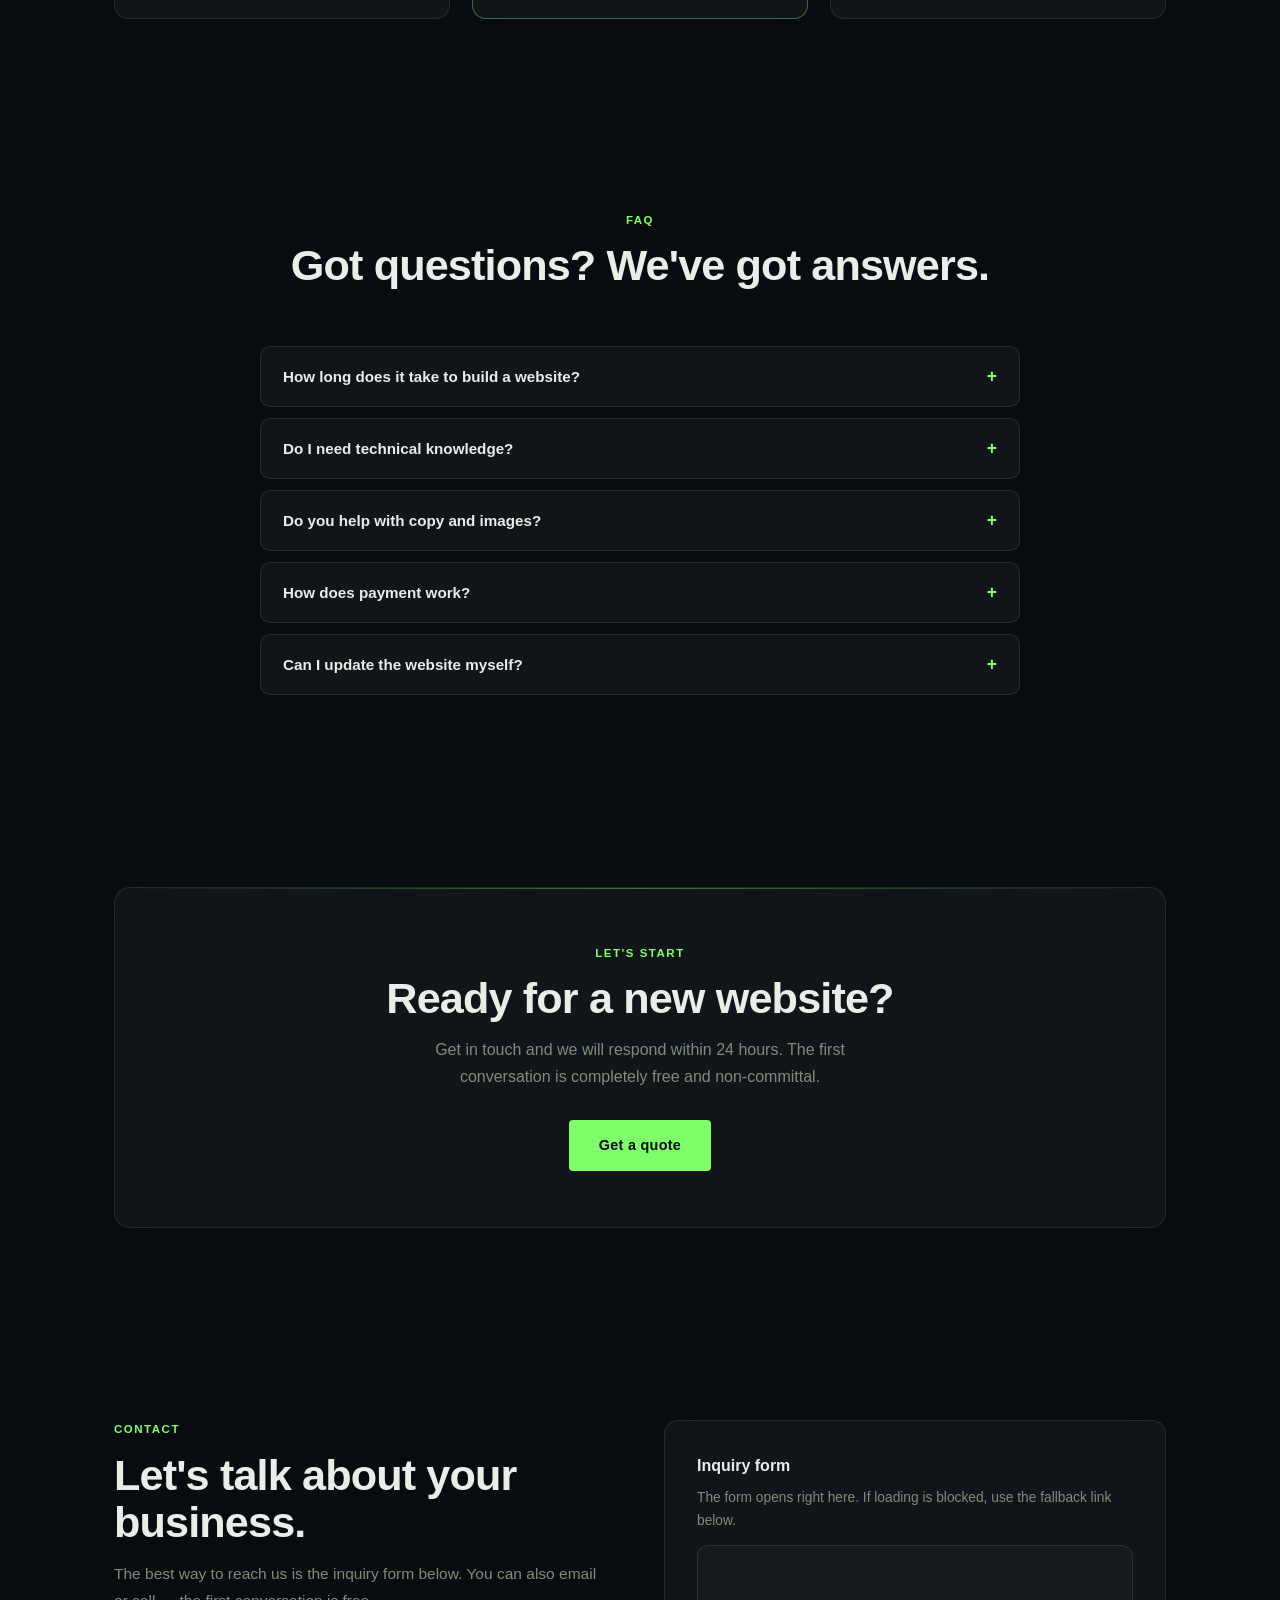
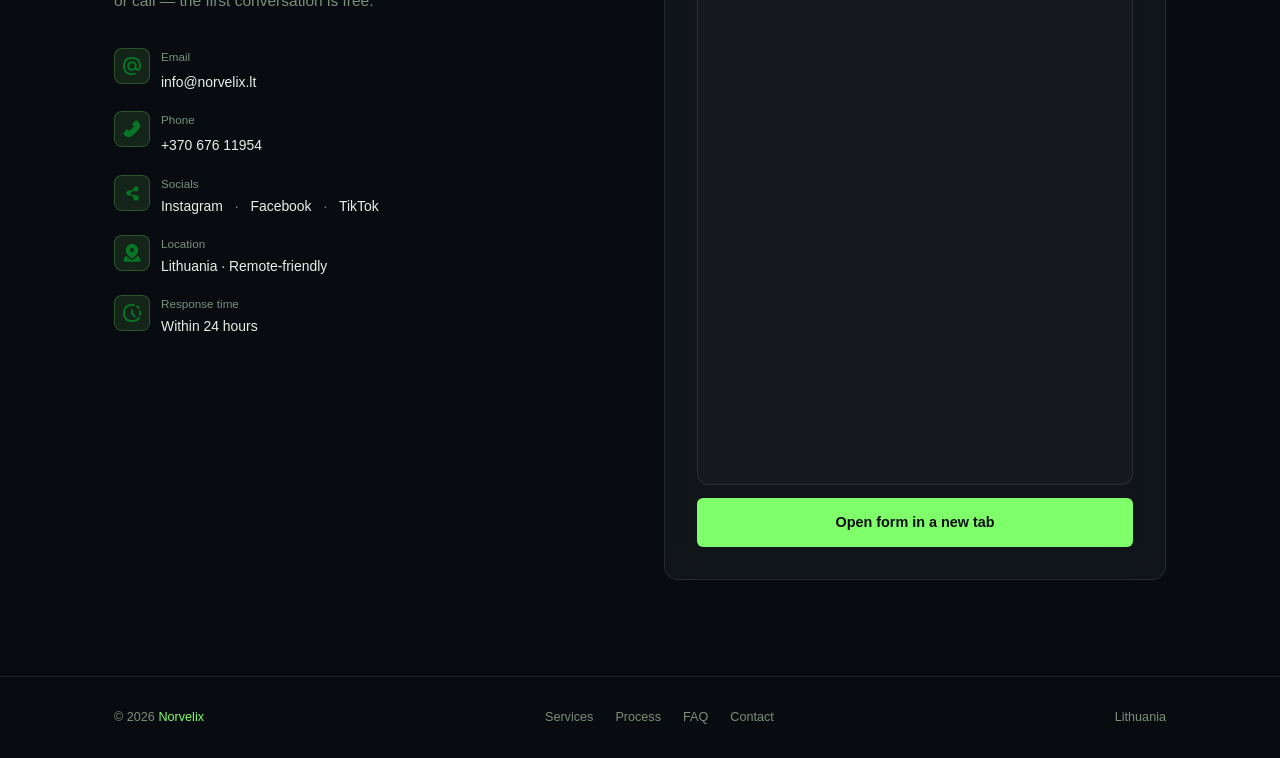
==== commit baa44b73: "changed branding added contacts bought domain" ====
--- a/en/index.html
+++ b/en/index.html
@@ -3,8 +3,8 @@
 <head>
   <meta charset="UTF-8" />
   <meta name="viewport" content="width=device-width, initial-scale=1.0" />
-  <title>Klevio — Website Design for Business</title>
-  <meta name="description" content="Klevio builds professional, fast, mobile-friendly websites for Lithuanian businesses. Clear process, transparent pricing, and real results." />
+  <title>Norvelix — Website Design for Business</title>
+  <meta name="description" content="Norvelix builds professional, fast, mobile-friendly websites for Lithuanian businesses. Clear process, transparent pricing, and real results." />
   <meta name="robots" content="index, follow" />
   <meta name="theme-color" content="#080c10" />
   <link rel="alternate" hreflang="lt" href="/" />
@@ -12,12 +12,12 @@
   <link rel="alternate" hreflang="x-default" href="/" />
   <meta property="og:type" content="website" />
   <meta property="og:locale" content="en_US" />
-  <meta property="og:site_name" content="Klevio" />
-  <meta property="og:title" content="Klevio — Website Design for Business" />
+  <meta property="og:site_name" content="Norvelix" />
+  <meta property="og:title" content="Norvelix — Website Design for Business" />
   <meta property="og:description" content="Professional websites for Lithuanian businesses: modern design, clear process, and fast launch." />
   <meta property="og:image" content="../og-image.svg" />
   <meta name="twitter:card" content="summary_large_image" />
-  <meta name="twitter:title" content="Klevio — Website Design for Business" />
+  <meta name="twitter:title" content="Norvelix — Website Design for Business" />
   <meta name="twitter:description" content="Professional websites for Lithuanian businesses: modern design, clear process, and fast launch." />
   <meta name="twitter:image" content="../og-image.svg" />
   <link rel="icon" href="../favicon.svg" type="image/svg+xml" />
@@ -29,12 +29,20 @@
     {
       "@context": "https://schema.org",
       "@type": "ProfessionalService",
-      "name": "Klevio",
+      "name": "Norvelix",
+      "url": "https://norvelix.lt",
       "areaServed": {
         "@type": "Country",
         "name": "Lithuania"
       },
-      "description": "Klevio builds professional websites for Lithuanian businesses.",
+      "description": "Norvelix builds professional websites for Lithuanian businesses.",
+      "email": "info@norvelix.lt",
+      "telephone": "+37067611954",
+      "sameAs": [
+        "https://instagram.com/norvelix",
+        "https://facebook.com/norvelix",
+        "https://www.tiktok.com/@norvelix"
+      ],
       "serviceType": [
         "Website design",
         "Website development",
@@ -57,7 +65,7 @@
 
 <nav id="nav" aria-label="Main navigation">
   <div class="wrap nav-inner">
-    <a href="/en/" class="logo">Klevio</a>
+    <a href="/en/" class="logo">Norvelix</a>
 
     <button
       type="button"
@@ -134,7 +142,7 @@
 <section>
   <div class="wrap">
     <div class="section-header fade-up">
-      <div class="section-tag">Why Klevio</div>
+      <div class="section-tag">Why Norvelix</div>
       <h2>Not just technology — a partner you can trust.</h2>
       <p class="section-sub">We work clearly, responsibly, and transparently from the first call to launch.</p>
     </div>
@@ -301,29 +309,28 @@
     <div class="section-header center fade-up">
       <div class="section-tag">Pricing</div>
       <h2>Transparent pricing. No surprises.</h2>
-      <p class="section-sub">Affordable for new clients. Hosting and domain are billed separately based on your chosen solution.</p>
+      <p class="section-sub">Custom quotes tailored to your needs. Hosting and domain are billed separately based on your chosen solution.</p>
     </div>
 
     <div class="pricing-grid">
       <div class="glass-card price-card fade-up">
-        <div class="price-name">Starter Website</div>
-        <div class="price-amount">€300<span class="price-plus">+</span></div>
-        <div class="price-note">Simple, quickly prepared website to showcase you online</div>
+        <div class="price-name">Starter</div>
+<div class="price-note">Simple, quickly prepared website to showcase you online. Contact us for a custom quote.</div>
+<!-- Removed: <div class="price-amount">€300<span class="price-plus">+</span></div> -->
         <ul class="price-features">
           <li>Up to 3 pages</li>
           <li>Mobile responsive design</li>
           <li>Contact form</li>
           <li>Fast deployment</li>
         </ul>
-        <div class="price-disclaimer">Price depends on project complexity.</div>
-        <a href="#contact" class="price-btn outline">Get started</a>
+        <a href="#contact" class="price-btn outline">Get a Quote</a>
       </div>
 
       <div class="glass-card price-card featured fade-up" style="transition-delay: 0.1s">
         <div class="featured-badge">Most popular</div>
-        <div class="price-name">Business Website</div>
-        <div class="price-amount">€700<span class="price-plus">+</span></div>
-        <div class="price-note">Full-featured website that builds trust and attracts clients</div>
+     <div class="price-name">Business Website</div>
+<div class="price-note">Full-featured website that builds trust and attracts clients. Contact us for a custom quote.</div>
+<!-- Removed: <div class="price-amount">€700<span class="price-plus">+</span></div> -->
         <ul class="price-features">
           <li>4–8 pages</li>
           <li>Custom design</li>
@@ -331,22 +338,20 @@
           <li>Contact forms / integrations</li>
           <li>Performance optimization</li>
         </ul>
-        <div class="price-disclaimer">Price depends on project complexity.</div>
-        <a href="#contact" class="price-btn solid">Get started</a>
+        <a href="#contact" class="price-btn solid">Get a Quote</a>
       </div>
 
       <div class="glass-card price-card fade-up" style="transition-delay: 0.2s">
-        <div class="price-name">Custom Solution</div>
-        <div class="price-amount">€1200<span class="price-plus">+</span></div>
-        <div class="price-note">Solutions tailored to your specific needs</div>
+       <div class="price-name">Premium Solution</div>
+<div class="price-note">Solutions tailored to your specific needs. Contact us for a custom quote.</div>
+<!-- Removed: <div class="price-amount">€1200<span class="price-plus">+</span></div> -->
         <ul class="price-features">
           <li>Unlimited structure</li>
           <li>Custom features (bookings, systems, etc.)</li>
           <li>Third-party integrations</li>
           <li>Maximum performance and flexibility</li>
         </ul>
-        <div class="price-disclaimer">Price depends on project complexity.</div>
-        <a href="#contact" class="price-btn outline">Contact us</a>
+        <a href="#contact" class="price-btn outline">Get a Quote</a>
       </div>
     </div>
   </div>
@@ -430,13 +435,32 @@
       <div class="fade-up">
         <div class="section-tag">Contact</div>
         <h2>Let's talk about your business.</h2>
-        <p class="section-sub contact-intro">Fill in the form below. Business email and phone will be added once we have a custom domain.</p>
-
+        <p class="section-sub contact-intro">The best way to reach us is the inquiry form below. You can also email or call — the first conversation is free.</p>
         <div class="contact-item">
           <div class="contact-icon icon-contact-mail" aria-hidden="true"></div>
           <div>
-            <div class="contact-label">Best method</div>
-            <div class="contact-val">Inquiry form below</div>
+            <div class="contact-label">Email</div>
+            <a class="contact-val" href="mailto:info@norvelix.lt">info@norvelix.lt</a>
+          </div>
+        </div>
+        <div class="contact-item">
+          <div class="contact-icon icon-contact-call" aria-hidden="true"></div>
+          <div>
+            <div class="contact-label">Phone</div>
+            <a class="contact-val" href="tel:+37067611954">+370 676 11954</a>
+          </div>
+        </div>
+        <div class="contact-item">
+          <div class="contact-icon icon-contact-social" aria-hidden="true"></div>
+          <div>
+            <div class="contact-label">Socials</div>
+            <div class="contact-val">
+              <a href="https://instagram.com/norvelix" target="_blank" rel="noreferrer noopener">Instagram</a>
+              <span class="contact-sep" aria-hidden="true">·</span>
+              <a href="https://facebook.com/norvelix" target="_blank" rel="noreferrer noopener">Facebook</a>
+              <span class="contact-sep" aria-hidden="true">·</span>
+              <a href="https://www.tiktok.com/@norvelix" target="_blank" rel="noreferrer noopener">TikTok</a>
+            </div>
           </div>
         </div>
         <div class="contact-item">
@@ -453,26 +477,19 @@
             <div class="contact-val">Within 24 hours</div>
           </div>
         </div>
-        <div class="contact-item">
-          <div class="contact-icon icon-contact-call" aria-hidden="true"></div>
-          <div>
-            <div class="contact-label">First call</div>
-            <div class="contact-val">Completely free</div>
-          </div>
-        </div>
       </div>
 
       <div class="glass-card fade-up" style="transition-delay: 0.1s">
         <div class="contact-form" data-tally-embed data-tally-url="https://tally.so/embed/VLYyyJ?alignLeft=1&hideTitle=1&transparentBackground=1&dynamicHeight=1">
           <div class="contact-form-head">
             <div class="contact-form-title">Inquiry form</div>
-            <p class="contact-form-copy">The form opens right here. The site currently runs on Vercel without a custom domain. If loading is blocked, use the fallback link below.</p>
+            <p class="contact-form-copy">The form opens right here. If loading is blocked, use the fallback link below.</p>
           </div>
 
           <iframe
             class="tally-frame"
             data-tally-frame
-            title="Klevio contact form"
+            title="Norvelix contact form"
             loading="lazy"
             referrerpolicy="strict-origin-when-cross-origin"></iframe>
 
@@ -494,7 +511,7 @@
 <footer>
   <div class="wrap">
     <div class="footer-inner">
-      <div class="footer-brand">© 2026 <span>Klevio</span></div>
+      <div class="footer-brand">© 2026 <span>Norvelix</span></div>
       <div class="footer-links">
         <a href="#services">Services</a>
         <a href="#process">Process</a>
--- a/style.css
+++ b/style.css
@@ -0,0 +1,881 @@
+/* ── TOKENS ── */
+:root {
+  --green:        #7fff6a;
+  --green-dim:    rgba(127, 255, 106, 0.1);
+  --green-border: rgba(127, 255, 106, 0.22);
+  --dark:         #080c10;
+  --glass:        rgba(255, 255, 255, 0.04);
+  --glass-border: rgba(255, 255, 255, 0.09);
+  --text:         #e8efe8;
+  --muted:        #7a8f7a;
+}
+
+/* ── RESET ── */
+*, *::before, *::after { box-sizing: border-box; margin: 0; padding: 0; }
+html { scroll-behavior: smooth; }
+body {
+  background: var(--dark);
+  color: var(--text);
+  font-family: 'DM Sans', sans-serif;
+  font-size: 16px;
+  line-height: 1.6;
+  overflow-x: hidden;
+}
+
+body.menu-open {
+  overflow: hidden;
+}
+
+main {
+  display: block;
+}
+
+section,
+#main-content {
+  scroll-margin-top: 110px;
+}
+
+.skip-link {
+  position: absolute;
+  left: 16px;
+  top: -48px;
+  z-index: 1000;
+  padding: 10px 14px;
+  border-radius: 6px;
+  background: var(--green);
+  color: var(--dark);
+  font-family: 'Syne', sans-serif;
+  font-weight: 700;
+  text-decoration: none;
+  transition: top 0.2s ease;
+}
+
+.skip-link:focus-visible {
+  top: 16px;
+}
+
+/* ── BACKGROUND ── */
+.bg {
+  position: fixed; inset: 0; z-index: 0;
+  overflow: hidden; pointer-events: none;
+}
+.bg-orb {
+  position: absolute; border-radius: 50%;
+  filter: blur(130px); opacity: 0.16;
+  animation: drift 20s ease-in-out infinite alternate;
+}
+.o1 { width: 800px; height: 800px; background: #1a4d2e; top: -250px; left: -250px; }
+.o2 { width: 500px; height: 500px; background: #0a3322; top: 45%; right: -150px; animation-delay: -7s; }
+.o3 { width: 450px; height: 450px; background: #2d4a0a; bottom: -150px; left: 35%; animation-delay: -14s; }
+.o4 { width: 300px; height: 300px; background: #1a3a1a; top: 25%; left: 50%; animation-delay: -4s; }
+
+.grid-overlay {
+  position: fixed; inset: 0; z-index: 0; pointer-events: none;
+  background-image:
+    linear-gradient(rgba(127, 255, 106, 0.025) 1px, transparent 1px),
+    linear-gradient(90deg, rgba(127, 255, 106, 0.025) 1px, transparent 1px);
+  background-size: 60px 60px;
+}
+
+@keyframes drift {
+  from { transform: translate(0, 0) scale(1); }
+  to   { transform: translate(50px, 70px) scale(1.12); }
+}
+
+/* ── LAYOUT ── */
+.wrap {
+  max-width: 1100px;
+  margin: 0 auto;
+  padding: 0 24px;
+  position: relative;
+  z-index: 1;
+}
+
+/* ── NAV ── */
+nav {
+  position: fixed; top: 0; left: 0; right: 0; z-index: 100;
+  padding: 18px 0;
+  border-bottom: 1px solid transparent;
+  transition: all 0.4s;
+}
+nav.scrolled {
+  background: rgba(8, 12, 16, 0.9);
+  backdrop-filter: blur(24px);
+  border-bottom-color: var(--glass-border);
+}
+.nav-inner {
+  display: flex; align-items: center;
+  justify-content: space-between; gap: 16px;
+}
+.nav-panel {
+  display: flex;
+  align-items: center;
+  justify-content: space-between;
+  gap: 16px;
+  flex: 1;
+}
+.logo {
+  font-family: 'Syne', sans-serif;
+  font-weight: 800; font-size: 1.25rem;
+  letter-spacing: -0.02em;
+  color: var(--text); text-decoration: none;
+}
+.logo-accent { color: var(--green); }
+.menu-toggle {
+  display: none;
+  width: 44px;
+  height: 44px;
+  border: 1px solid var(--glass-border);
+  background: var(--glass);
+  border-radius: 10px;
+  align-items: center;
+  justify-content: center;
+  flex-direction: column;
+  gap: 5px;
+  cursor: pointer;
+}
+.menu-toggle span {
+  width: 18px;
+  height: 2px;
+  background: var(--text);
+  border-radius: 999px;
+}
+.nav-links { display: flex; gap: 26px; list-style: none; }
+.nav-links a {
+  color: var(--muted); text-decoration: none;
+  font-size: 0.87rem; transition: color 0.2s;
+}
+.nav-links a:hover { color: var(--green); }
+.nav-right { display: flex; align-items: center; gap: 12px; }
+
+/* Language toggle */
+.lang-toggle {
+  display: flex;
+  background: var(--glass);
+  border: 1px solid var(--glass-border);
+  border-radius: 100px; padding: 3px;
+  backdrop-filter: blur(10px);
+}
+.lang-btn {
+  display: inline-flex;
+  align-items: center;
+  justify-content: center;
+  font-family: 'Syne', sans-serif;
+  font-size: 0.7rem; font-weight: 700;
+  letter-spacing: 0.06em;
+  padding: 5px 11px; border-radius: 100px;
+  border: none; cursor: pointer;
+  background: transparent; color: var(--muted);
+  transition: all 0.2s;
+  text-decoration: none;
+}
+.lang-btn.active { background: var(--green); color: var(--dark); }
+.lang-btn:not(.active):hover { color: var(--text); }
+
+.nav-cta {
+  background: transparent;
+  border: 1px solid var(--green);
+  color: var(--green);
+  padding: 8px 18px; border-radius: 4px;
+  font-size: 0.84rem; cursor: pointer;
+  text-decoration: none; transition: all 0.2s;
+  white-space: nowrap;
+}
+.nav-cta:hover { background: var(--green); color: var(--dark); }
+
+a:focus-visible,
+button:focus-visible {
+  outline: 2px solid var(--green);
+  outline-offset: 3px;
+}
+
+/* ── HERO ── */
+.hero {
+  min-height: 100vh;
+  display: flex; align-items: center;
+  padding: 130px 0 80px;
+}
+.hero-content { max-width: 800px; }
+
+.hero-tag {
+  display: inline-flex; align-items: center; gap: 8px;
+  background: var(--glass);
+  border: 1px solid var(--glass-border);
+  border-radius: 100px; padding: 6px 16px;
+  font-size: 0.75rem; letter-spacing: 0.09em;
+  color: var(--green); text-transform: uppercase;
+  margin-bottom: 28px; backdrop-filter: blur(10px);
+}
+.hero-tag::before {
+  content: '';
+  width: 6px; height: 6px;
+  background: var(--green); border-radius: 50%;
+  animation: pulse 2s ease-in-out infinite;
+}
+@keyframes pulse {
+  0%, 100% { opacity: 1; transform: scale(1); }
+  50%       { opacity: 0.4; transform: scale(0.7); }
+}
+
+h1 {
+  font-family: 'Syne', sans-serif;
+  font-weight: 800;
+  font-size: clamp(2.6rem, 6.5vw, 5.2rem);
+  line-height: 1; letter-spacing: -0.03em;
+  margin-bottom: 24px;
+}
+.hl { color: var(--green); }
+.hm { color: var(--muted); font-weight: 600; }
+
+.hero-sub {
+  font-size: 1.1rem; color: var(--muted);
+  max-width: 560px; margin-bottom: 42px;
+  font-weight: 300; line-height: 1.75;
+}
+.hero-sub strong { color: var(--text); font-weight: 400; }
+
+.hero-btns { display: flex; gap: 14px; flex-wrap: wrap; }
+
+.hero-stats {
+  display: flex; gap: 44px;
+  margin-top: 60px; padding-top: 36px;
+  border-top: 1px solid var(--glass-border);
+  flex-wrap: wrap;
+}
+.stat-num {
+  font-family: 'Syne', sans-serif;
+  font-size: 1.9rem; font-weight: 800;
+  color: var(--green);
+}
+.stat-label { font-size: 0.79rem; color: var(--muted); margin-top: 2px; }
+
+/* ── BUTTONS ── */
+.btn-primary {
+  background: var(--green); color: var(--dark);
+  padding: 14px 30px; border-radius: 4px;
+  font-family: 'Syne', sans-serif;
+  font-weight: 700; font-size: 0.9rem;
+  text-decoration: none; letter-spacing: 0.02em;
+  transition: all 0.2s; border: none;
+  cursor: pointer; display: inline-block;
+}
+.btn-primary:hover { background: #a0ffaa; transform: translateY(-2px); }
+
+.btn-ghost {
+  background: var(--glass); color: var(--text);
+  padding: 14px 30px; border-radius: 4px;
+  border: 1px solid var(--glass-border);
+  font-family: 'Syne', sans-serif;
+  font-weight: 600; font-size: 0.9rem;
+  text-decoration: none; transition: all 0.2s;
+  backdrop-filter: blur(10px); display: inline-block;
+}
+.btn-ghost:hover { border-color: var(--green); color: var(--green); }
+
+/* ── SECTIONS ── */
+section { padding: 96px 0; }
+
+.section-tag {
+  font-size: 0.72rem; letter-spacing: 0.13em;
+  text-transform: uppercase; color: var(--green);
+  margin-bottom: 13px; font-weight: 600;
+}
+h2 {
+  font-family: 'Syne', sans-serif;
+  font-size: clamp(1.75rem, 4vw, 2.7rem);
+  font-weight: 800; letter-spacing: -0.02em;
+  line-height: 1.1; margin-bottom: 13px;
+}
+.section-sub {
+  color: var(--muted); font-size: 0.97rem;
+  max-width: 500px; font-weight: 300; line-height: 1.75;
+}
+.section-header { margin-bottom: 56px; }
+.center { text-align: center; }
+.center .section-sub { margin: 0 auto; }
+
+/* ── GLASS CARD ── */
+.glass-card {
+  background: var(--glass);
+  border: 1px solid var(--glass-border);
+  border-radius: 14px;
+  backdrop-filter: blur(16px);
+  padding: 32px; transition: all 0.3s;
+  position: relative; overflow: hidden;
+}
+.glass-card::before {
+  content: '';
+  position: absolute; top: 0; left: 0; right: 0; height: 1px;
+  background: linear-gradient(90deg, transparent, rgba(127, 255, 106, 0.3), transparent);
+  opacity: 0; transition: opacity 0.3s;
+}
+.glass-card:hover { border-color: var(--green-border); transform: translateY(-4px); }
+.glass-card:hover::before { opacity: 1; }
+
+/* ── GRIDS ── */
+.grid-4 { display: grid; grid-template-columns: repeat(auto-fit, minmax(230px, 1fr)); gap: 20px; }
+.grid-3 { display: grid; grid-template-columns: repeat(auto-fit, minmax(300px, 1fr)); gap: 22px; }
+
+/* ── CARDS ── */
+.card-icon,
+.service-icon,
+.ind-icon,
+.contact-icon {
+  position: relative;
+  flex-shrink: 0;
+  background-position: center;
+  background-repeat: no-repeat;
+  background-size: 18px 18px;
+}
+
+.card-icon,
+.service-icon {
+  width: 42px;
+  height: 42px;
+  border: 1px solid var(--green-border);
+  border-radius: 12px;
+  background-color: rgba(127, 255, 106, 0.06);
+  margin-bottom: 15px;
+}
+
+.card-title { font-family: 'Syne', sans-serif; font-size: 1.05rem; font-weight: 700; margin-bottom: 8px; }
+.card-desc { color: var(--muted); font-size: 0.88rem; line-height: 1.65; }
+
+/* Icon file map
+   Put your files into /icons/ with these exact names:
+   why-personal.svg
+   why-fast.svg
+   why-transparent.svg
+   why-partner.svg
+   service-web.svg
+   service-support.svg
+   industry-restaurant.svg
+   industry-beauty.svg
+   industry-retail.svg
+   industry-trades.svg
+   industry-health.svg
+   industry-real-estate.svg
+   contact-mail.svg
+   contact-location.svg
+   contact-time.svg
+   contact-call.svg
+*/
+.icon-why-personal { background-image: url("icons/why-personal.svg"); }
+.icon-why-fast { background-image: url("icons/why-fast.svg"); }
+.icon-why-transparent { background-image: url("icons/why-transparent.svg"); }
+.icon-why-partner { background-image: url("icons/why-partner.svg"); }
+.icon-service-web { background-image: url("icons/service-web.svg"); }
+.icon-service-support { background-image: url("icons/service-support.svg"); }
+.icon-ind-restaurant { background-image: url("icons/industry-restaurant.svg"); }
+.icon-ind-beauty { background-image: url("icons/industry-beauty.svg"); }
+.icon-ind-retail { background-image: url("icons/industry-retail.svg"); }
+.icon-ind-trades { background-image: url("icons/industry-trades.svg"); }
+.icon-ind-health { background-image: url("icons/industry-health.svg"); }
+.icon-ind-real-estate { background-image: url("icons/industry-real-estate.svg"); }
+.icon-contact-mail { background-image: url("icons/contact-mail.svg"); }
+.icon-contact-location { background-image: url("icons/contact-location.svg"); }
+.icon-contact-time { background-image: url("icons/contact-time.svg"); }
+.icon-contact-call { background-image: url("icons/contact-call.svg"); }
+.icon-contact-social { background-image: url("icons/contact-social.svg"); }
+
+/* ── SERVICES ── */
+.service-badge {
+  display: inline-block;
+  background: var(--green-dim);
+  border: 1px solid var(--green-border);
+  border-radius: 6px; padding: 4px 10px;
+  font-size: 0.69rem; letter-spacing: 0.07em;
+  text-transform: uppercase; color: var(--green);
+  font-weight: 700; margin-bottom: 15px;
+}
+.service-title { font-family: 'Syne', sans-serif; font-size: 1.15rem; font-weight: 700; margin-bottom: 10px; }
+.service-desc { color: var(--muted); font-size: 0.9rem; line-height: 1.7; margin-bottom: 18px; }
+.service-items { list-style: none; display: flex; flex-direction: column; gap: 7px; }
+.service-items li { font-size: 0.83rem; color: var(--muted); padding-left: 16px; position: relative; }
+.service-items li::before {
+  content: '';
+  position: absolute;
+  left: 0;
+  top: 0.62rem;
+  width: 6px;
+  height: 6px;
+  border-radius: 50%;
+  background: var(--green);
+}
+
+/* ── INDUSTRIES ── */
+.industries-grid { display: grid; grid-template-columns: repeat(auto-fit, minmax(190px, 1fr)); gap: 15px; }
+.ind-card {
+  background: var(--glass); border: 1px solid var(--glass-border);
+  border-radius: 10px; padding: 20px; transition: all 0.3s;
+}
+.ind-card:hover { border-color: var(--green-border); background: rgba(127, 255, 106, 0.03); }
+.ind-icon {
+  width: 24px;
+  height: 24px;
+  margin-bottom: 12px;
+  background-size: 20px 20px;
+}
+
+.ind-name { font-family: 'Syne', sans-serif; font-size: 0.88rem; font-weight: 700; margin-bottom: 5px; }
+.ind-desc { color: var(--muted); font-size: 0.78rem; line-height: 1.55; }
+
+/* ── PROCESS ── */
+.steps { display: flex; flex-direction: column; max-width: 680px; margin: 0 auto; }
+.step { display: flex; gap: 22px; padding-bottom: 42px; position: relative; }
+.step:not(:last-child)::after {
+  content: ''; position: absolute;
+  left: 17px; top: 40px; bottom: 0;
+  width: 1px; background: var(--glass-border);
+}
+.step-num {
+  width: 36px; height: 36px; flex-shrink: 0;
+  border: 1px solid var(--green-border);
+  border-radius: 50%; display: flex;
+  align-items: center; justify-content: center;
+  font-family: 'Syne', sans-serif;
+  font-size: 0.78rem; font-weight: 700;
+  color: var(--green); background: var(--green-dim);
+}
+.step-title { font-family: 'Syne', sans-serif; font-size: 1rem; font-weight: 700; margin-bottom: 5px; }
+.step-desc { color: var(--muted); font-size: 0.87rem; line-height: 1.65; }
+
+/* ── TECH STACK ── */
+/* ── FAQ ── */
+.faq-list { display: flex; flex-direction: column; gap: 11px; max-width: 760px; margin: 0 auto; }
+.faq-item {
+  background: var(--glass); border: 1px solid var(--glass-border);
+  border-radius: 10px; overflow: hidden; transition: border-color 0.2s;
+}
+.faq-item.open { border-color: var(--green-border); }
+.faq-q {
+  width: 100%;
+  background: transparent;
+  border: none;
+  color: inherit;
+  padding: 19px 22px;
+  font-family: 'Syne', sans-serif;
+  font-size: 0.95rem; font-weight: 700;
+  cursor: pointer; display: flex;
+  justify-content: space-between; align-items: center;
+  gap: 16px; user-select: none;
+  text-align: left;
+}
+.faq-arrow { color: var(--green); font-size: 1.1rem; transition: transform 0.3s; flex-shrink: 0; }
+.faq-item.open .faq-arrow { transform: rotate(45deg); }
+.faq-a { max-height: 0; overflow: hidden; transition: max-height 0.4s ease; }
+.faq-item.open .faq-a { max-height: 300px; }
+.faq-a-inner { padding: 0 22px 18px; color: var(--muted); font-size: 0.89rem; line-height: 1.7; }
+
+/* ── PRICING ── */
+.pricing-grid { display: grid; grid-template-columns: repeat(auto-fit, minmax(255px, 1fr)); gap: 22px; }
+.price-card { 
+  position: relative; 
+  display: flex;
+  flex-direction: column;
+  overflow: visible;
+}
+.price-card.featured { border-color: rgba(127, 255, 106, 0.38); }
+.featured-badge {
+  position: absolute; top: -12px; left: 50%; transform: translateX(-50%);
+  background: var(--green); color: var(--dark);
+  font-family: 'Syne', sans-serif; font-size: 0.68rem; font-weight: 700;
+  padding: 4px 14px; border-radius: 100px;
+  letter-spacing: 0.07em; white-space: nowrap;
+}
+.price-name {
+  font-family: 'Syne', sans-serif; font-size: 0.94rem; font-weight: 700;
+  letter-spacing: 0.01em;
+  color: var(--text); margin-bottom: 12px;
+}
+.price-amount { 
+  font-family: 'Syne', sans-serif; 
+  font-size: 2.6rem; 
+  font-weight: 800; 
+  line-height: 1;
+  margin-bottom: 4px;
+}
+.price-plus {
+  font-size: 1.4rem;
+  color: var(--green);
+}
+.price-note { 
+  font-size: 0.8rem; 
+  color: var(--muted); 
+  margin-top: 0; 
+  margin-bottom: 22px; 
+  line-height: 1.5; 
+}
+.price-features { 
+  list-style: none; 
+  display: flex; 
+  flex-direction: column; 
+  gap: 8px; 
+  margin-bottom: 16px;
+  flex-grow: 1;
+}
+.price-features li {
+  font-size: 0.86rem;
+  color: var(--muted);
+  display: flex;
+  gap: 10px;
+  align-items: flex-start;
+  line-height: 1.55;
+}
+.price-features li::before {
+  content: '';
+  width: 8px;
+  height: 8px;
+  margin-top: 0.38rem;
+  border-radius: 50%;
+  background: var(--green);
+  flex-shrink: 0;
+}
+.price-disclaimer {
+  font-size: 0.78rem;
+  color: var(--muted);
+  margin-bottom: 18px;
+  font-style: italic;
+  line-height: 1.5;
+}
+.price-btn {
+  display: block; 
+  width: 100%; 
+  text-align: center;
+  padding: 12px; 
+  border-radius: 6px;
+  font-family: 'Syne', sans-serif; 
+  font-weight: 700;
+  font-size: 0.83rem; 
+  letter-spacing: 0.04em;
+  text-decoration: none; 
+  transition: all 0.2s;
+  cursor: pointer; 
+  border: none;
+  margin-top: auto;
+}
+.price-btn.outline { background: transparent; border: 1px solid var(--glass-border); color: var(--text); }
+.price-btn.outline:hover { border-color: var(--green); color: var(--green); }
+.price-btn.solid { background: var(--green); color: var(--dark); }
+.price-btn.solid:hover { background: #a0ffaa; }
+
+/* ── CTA BAND ── */
+.cta-band {
+  background: var(--glass); border: 1px solid var(--glass-border);
+  border-radius: 16px; padding: 56px 48px;
+  text-align: center; backdrop-filter: blur(16px);
+  position: relative; overflow: hidden;
+}
+.cta-band::before {
+  content: ''; position: absolute;
+  top: 0; left: 0; right: 0; height: 1px;
+  background: linear-gradient(90deg, transparent, rgba(127, 255, 106, 0.4), transparent);
+}
+.cta-band h2 { margin-bottom: 13px; }
+.cta-band p {
+  color: var(--muted); margin-bottom: 30px;
+  font-size: 1rem; max-width: 460px;
+  margin-left: auto; margin-right: auto; line-height: 1.7;
+}
+
+/* ── CONTACT ── */
+.contact-grid { display: grid; grid-template-columns: 1fr 1fr; gap: 48px; align-items: start; }
+.contact-item { display: flex; gap: 11px; align-items: flex-start; margin-bottom: 17px; }
+.contact-icon {
+  width: 36px; height: 36px; border-radius: 8px;
+  background-color: var(--green-dim); border: 1px solid var(--green-border);
+  display: flex; align-items: center; justify-content: center;
+  background-size: 18px 18px;
+}
+.contact-label { color: var(--muted); font-size: 0.73rem; margin-bottom: 2px; }
+.contact-val {
+  font-size: 0.87rem;
+  color: var(--text);
+  text-decoration: none;
+}
+
+.contact-val a {
+  color: var(--text);
+  text-decoration: none;
+}
+
+.contact-val a:hover {
+  color: var(--green);
+}
+
+.contact-sep {
+  color: var(--muted);
+  margin: 0 8px;
+}
+
+a.contact-val:hover {
+  color: var(--green);
+}
+
+.contact-form { display: flex; flex-direction: column; gap: 13px; }
+.contact-form-head { display: flex; flex-direction: column; gap: 8px; }
+.contact-form-title {
+  font-family: 'Syne', sans-serif;
+  font-size: 1rem;
+  font-weight: 700;
+}
+.contact-intro {
+  margin-bottom: 34px;
+}
+.contact-form-copy,
+.contact-form-note {
+  color: var(--muted);
+  font-size: 0.86rem;
+  line-height: 1.65;
+}
+
+.tally-frame {
+  width: 100%;
+  min-height: 540px;
+  border: 1px solid var(--glass-border);
+  border-radius: 12px;
+  background: rgba(255, 255, 255, 0.02);
+}
+
+.form-submit {
+  background: var(--green); color: var(--dark);
+  border: none; border-radius: 6px; padding: 13px;
+  cursor: pointer; font-family: 'Syne', sans-serif;
+  font-weight: 700; font-size: 0.9rem;
+  transition: all 0.2s; width: 100%;
+  text-decoration: none;
+  text-align: center;
+  display: inline-block;
+}
+.form-submit:hover { background: #a0ffaa; transform: translateY(-1px); }
+
+/* ── FOOTER ── */
+footer {
+  border-top: 1px solid var(--glass-border);
+  padding: 30px 0; color: var(--muted);
+  font-size: 0.79rem; position: relative; z-index: 1;
+}
+footer a { color: var(--muted); text-decoration: none; }
+footer a:hover { color: var(--green); }
+.footer-inner { display: flex; justify-content: space-between; align-items: center; flex-wrap: wrap; gap: 14px; }
+.footer-links { display: flex; gap: 22px; }
+.footer-brand span { color: var(--green); }
+
+/* ── ANIMATION ── */
+.fade-up { opacity: 0; transform: translateY(26px); transition: opacity 0.6s ease, transform 0.6s ease; }
+.fade-up.visible { opacity: 1; transform: translateY(0); }
+
+/* ── RESPONSIVE ── */
+@media (max-width: 900px) {
+  .grid-3,
+  .pricing-grid,
+  .contact-grid {
+    grid-template-columns: 1fr;
+  }
+}
+
+@media (max-width: 768px) {
+  .wrap { padding: 0 18px; }
+  nav { padding: 14px 0; }
+  .nav-inner {
+    align-items: center;
+    gap: 12px;
+  }
+  .menu-toggle {
+    display: inline-flex;
+  }
+  .logo { font-size: 1.05rem; }
+  .nav-panel {
+    position: absolute;
+    top: calc(100% + 10px);
+    left: 18px;
+    right: 18px;
+    display: none;
+    flex-direction: column;
+    align-items: stretch;
+    gap: 18px;
+    padding: 18px;
+    border: 1px solid var(--glass-border);
+    border-radius: 16px;
+    background: rgba(8, 12, 16, 0.96);
+    backdrop-filter: blur(24px);
+  }
+  .nav-panel.open {
+    display: flex;
+  }
+  .nav-links {
+    width: 100%;
+    flex-direction: column;
+    gap: 10px;
+  }
+  .nav-links a { font-size: 0.95rem; }
+  .nav-right { gap: 8px; }
+  .nav-right {
+    width: 100%;
+    flex-direction: column;
+    align-items: stretch;
+  }
+  .lang-toggle { padding: 2px; }
+  .lang-btn {
+    font-size: 0.66rem;
+    padding: 5px 9px;
+  }
+  .nav-cta {
+    width: 100%;
+    text-align: center;
+  }
+  .hero {
+    min-height: auto;
+    padding: 110px 0 56px;
+  }
+  .hero-tag {
+    max-width: 100%;
+    white-space: normal;
+    line-height: 1.45;
+    padding: 8px 14px;
+    font-size: 0.68rem;
+    letter-spacing: 0.07em;
+  }
+  h1 {
+    font-size: 2.15rem;
+    line-height: 1.02;
+    letter-spacing: -0.025em;
+    margin-bottom: 18px;
+  }
+  h2 {
+    font-size: 1.85rem;
+    line-height: 1.08;
+    margin-bottom: 10px;
+  }
+  .section-tag {
+    font-size: 0.66rem;
+    letter-spacing: 0.11em;
+    margin-bottom: 10px;
+  }
+  .hero-sub {
+    font-size: 0.95rem;
+    margin-bottom: 30px;
+    line-height: 1.65;
+  }
+  .section-sub {
+    font-size: 0.9rem;
+    line-height: 1.65;
+  }
+  .hero-btns {
+    flex-direction: column;
+    align-items: stretch;
+  }
+  .btn-primary,
+  .btn-ghost {
+    width: 100%;
+    text-align: center;
+    padding-left: 18px;
+    padding-right: 18px;
+  }
+  .hero-stats {
+    gap: 18px;
+    margin-top: 42px;
+    padding-top: 28px;
+  }
+  .stat-num { font-size: 1.65rem; }
+  .stat-label { font-size: 0.74rem; }
+  section { padding: 64px 0; }
+  .section-header { margin-bottom: 36px; }
+  .glass-card,
+  .cta-band,
+  .ind-card {
+    padding: 22px;
+  }
+  .card-title,
+  .service-title {
+    font-size: 1rem;
+  }
+  .card-desc,
+  .service-desc,
+  .ind-desc,
+  .contact-form-copy,
+  .contact-form-note {
+    font-size: 0.84rem;
+    line-height: 1.6;
+  }
+  .footer-inner,
+  .footer-links {
+    flex-direction: column;
+    align-items: flex-start;
+  }
+}
+
+@media (max-width: 480px) {
+  .wrap { padding: 0 14px; }
+  nav { padding: 12px 0; }
+  .nav-inner {
+    justify-content: space-between;
+  }
+  .logo {
+    font-size: 0.98rem;
+  }
+  .hero { padding: 104px 0 48px; }
+  .hero-tag {
+    font-size: 0.62rem;
+    padding: 7px 12px;
+  }
+  h1 {
+    font-size: 1.72rem;
+    line-height: 1.05;
+  }
+  h2 {
+    font-size: 1.42rem;
+    line-height: 1.12;
+  }
+  .hero-sub,
+  .section-sub {
+    font-size: 0.86rem;
+  }
+  .grid-4,
+  .grid-3,
+  .industries-grid,
+  .pricing-grid,
+  .contact-grid {
+    grid-template-columns: 1fr;
+  }
+  .glass-card,
+  .ind-card,
+  .cta-band {
+    padding: 18px;
+  }
+  .service-badge,
+  .price-name {
+    font-size: 0.62rem;
+  }
+  .card-title,
+  .service-title,
+  .contact-form-title {
+    font-size: 0.95rem;
+  }
+  .hero-stats > div {
+    min-width: 0;
+  }
+  .stat-num {
+    font-size: 1.4rem;
+  }
+  .stat-label { font-size: 0.7rem; }
+}
+
+@media (prefers-reduced-motion: reduce) {
+  html {
+    scroll-behavior: auto;
+  }
+
+  *,
+  *::before,
+  *::after {
+    animation-duration: 0.01ms !important;
+    animation-iteration-count: 1 !important;
+    transition-duration: 0.01ms !important;
+  }
+
+  .fade-up {
+    opacity: 1;
+    transform: none;
+  }
+}
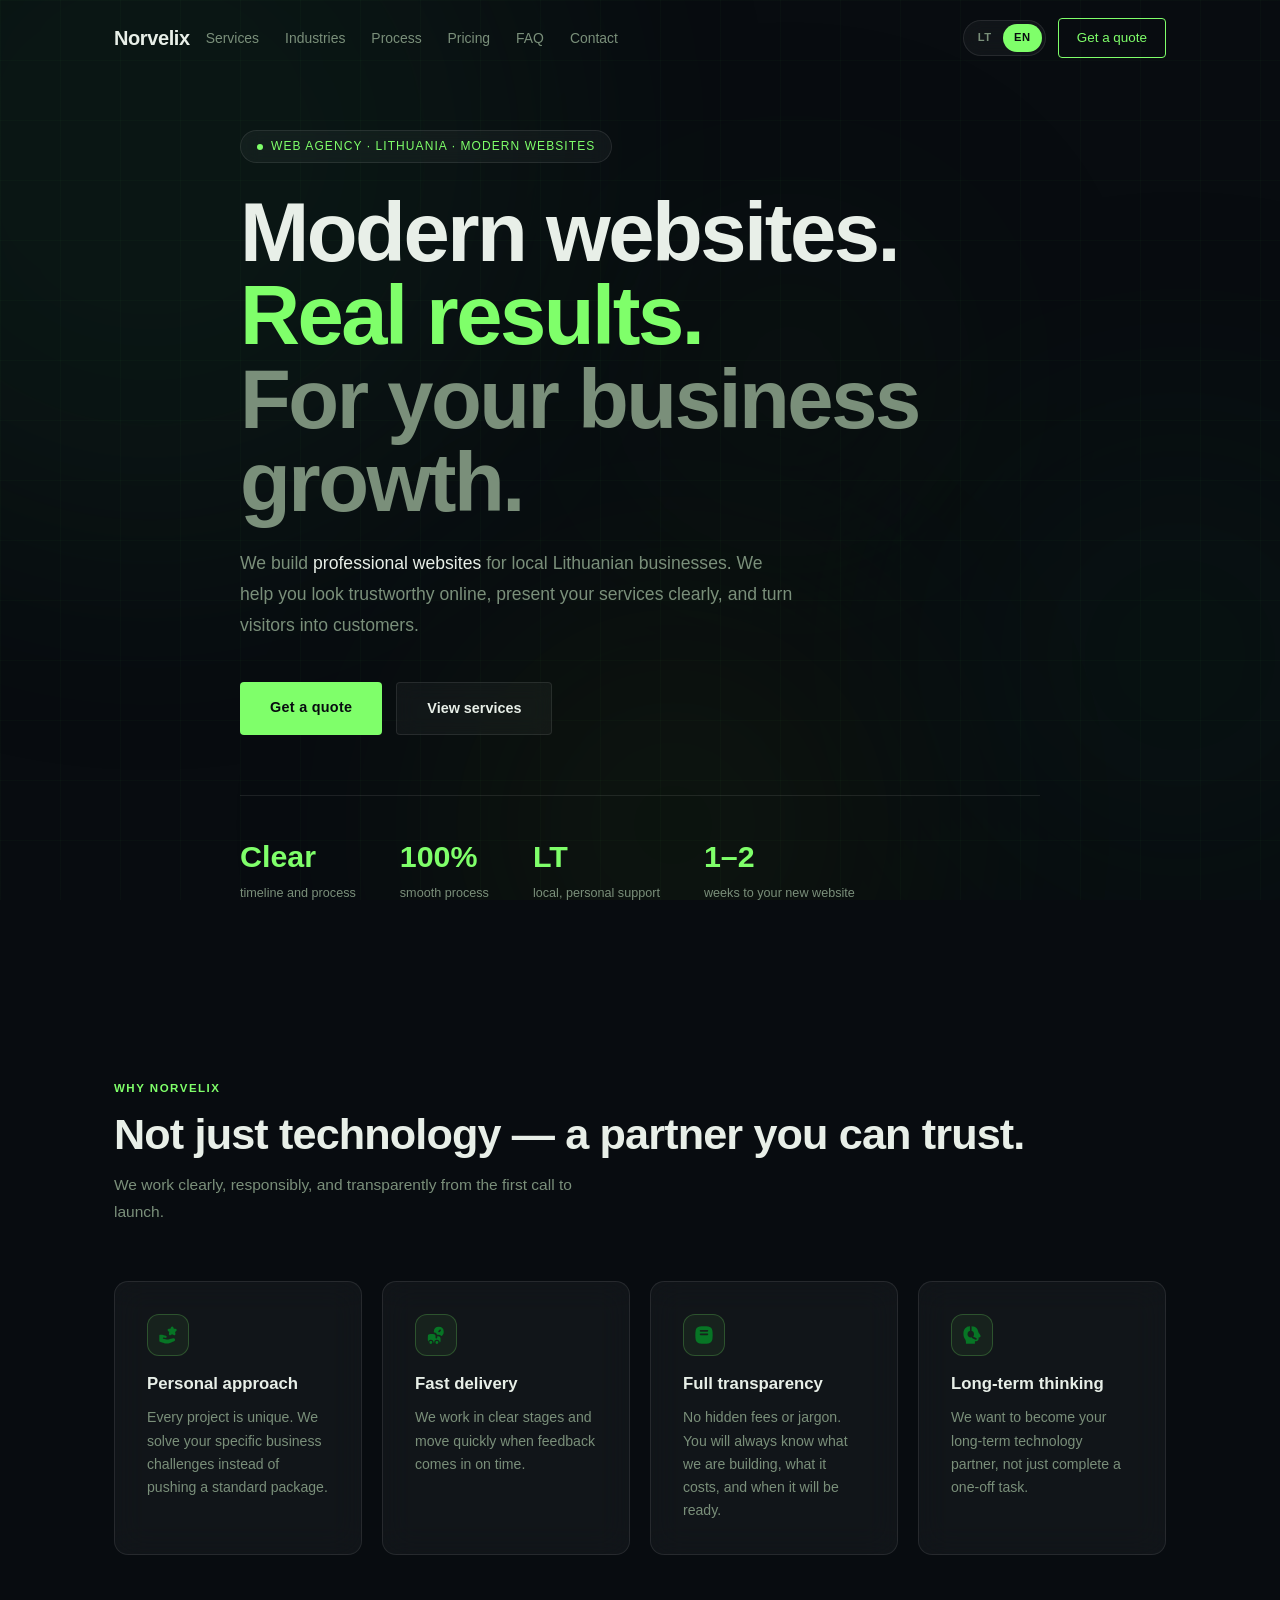
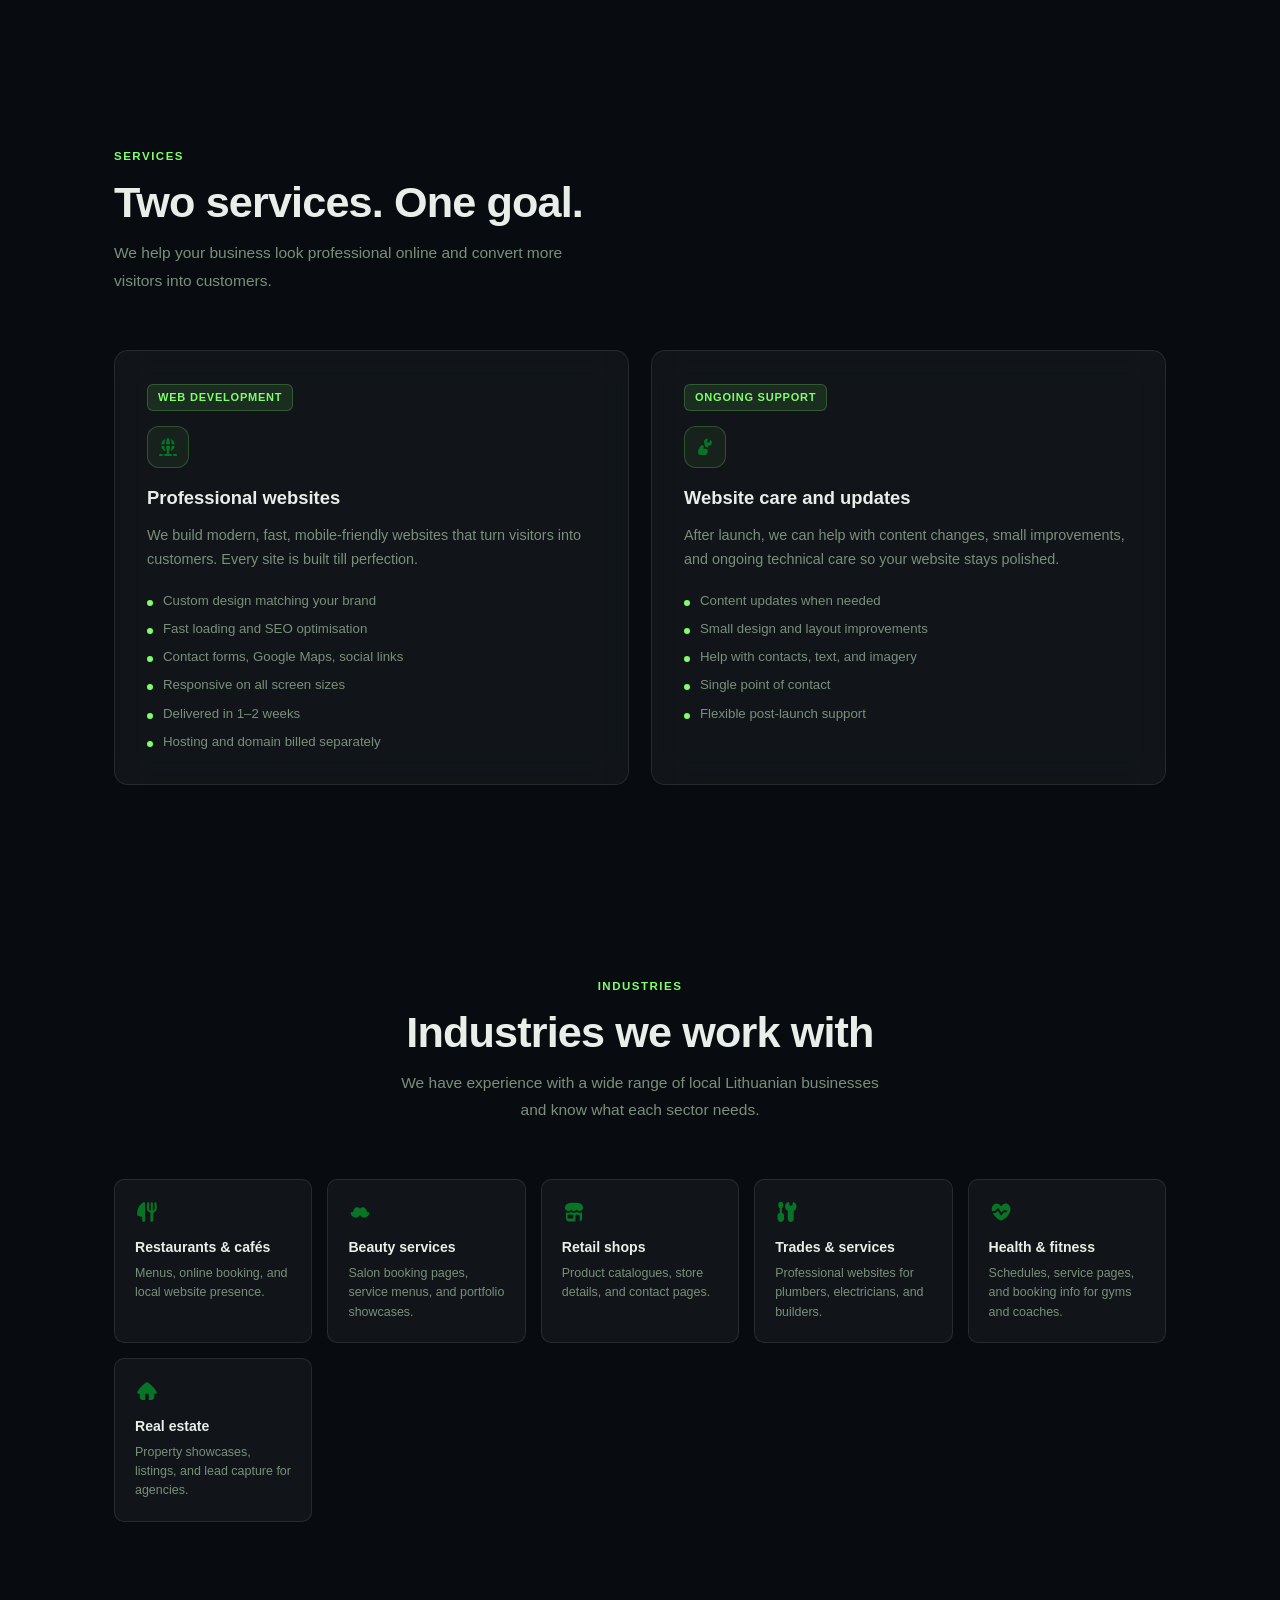
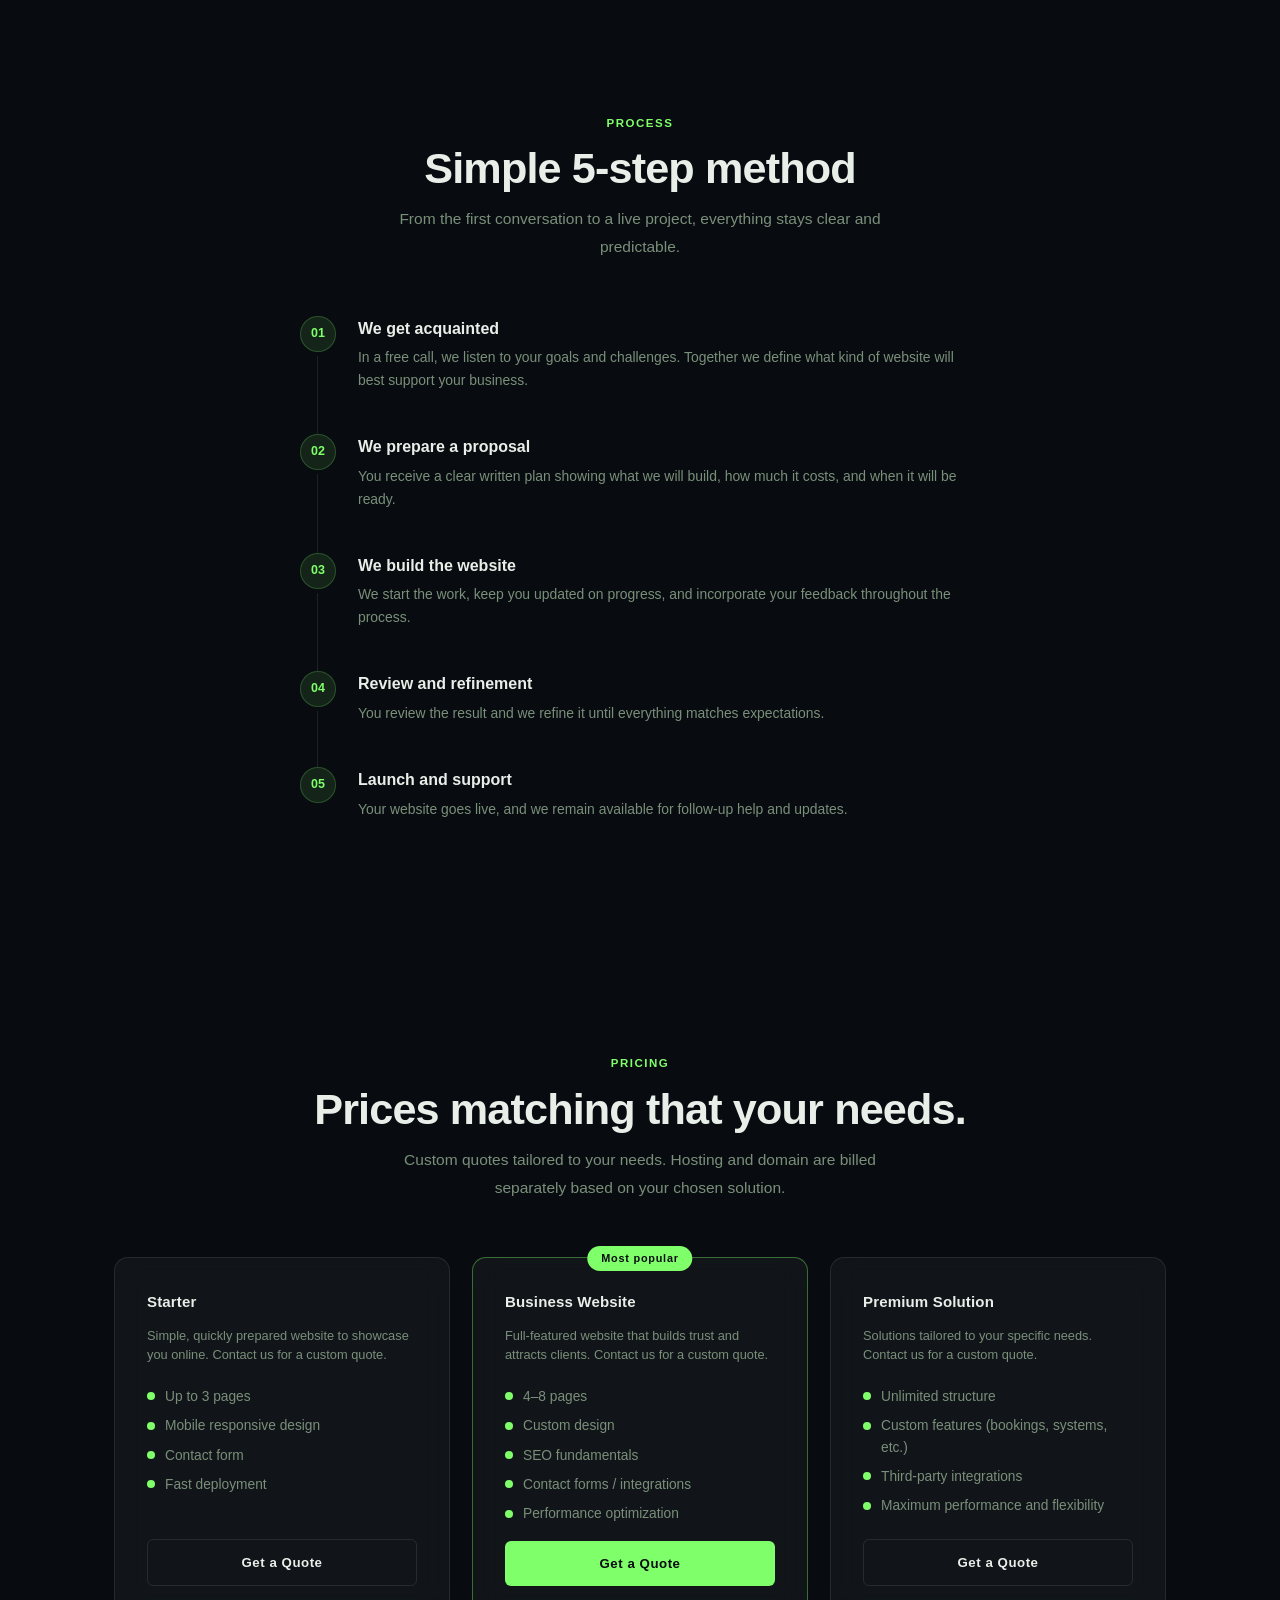
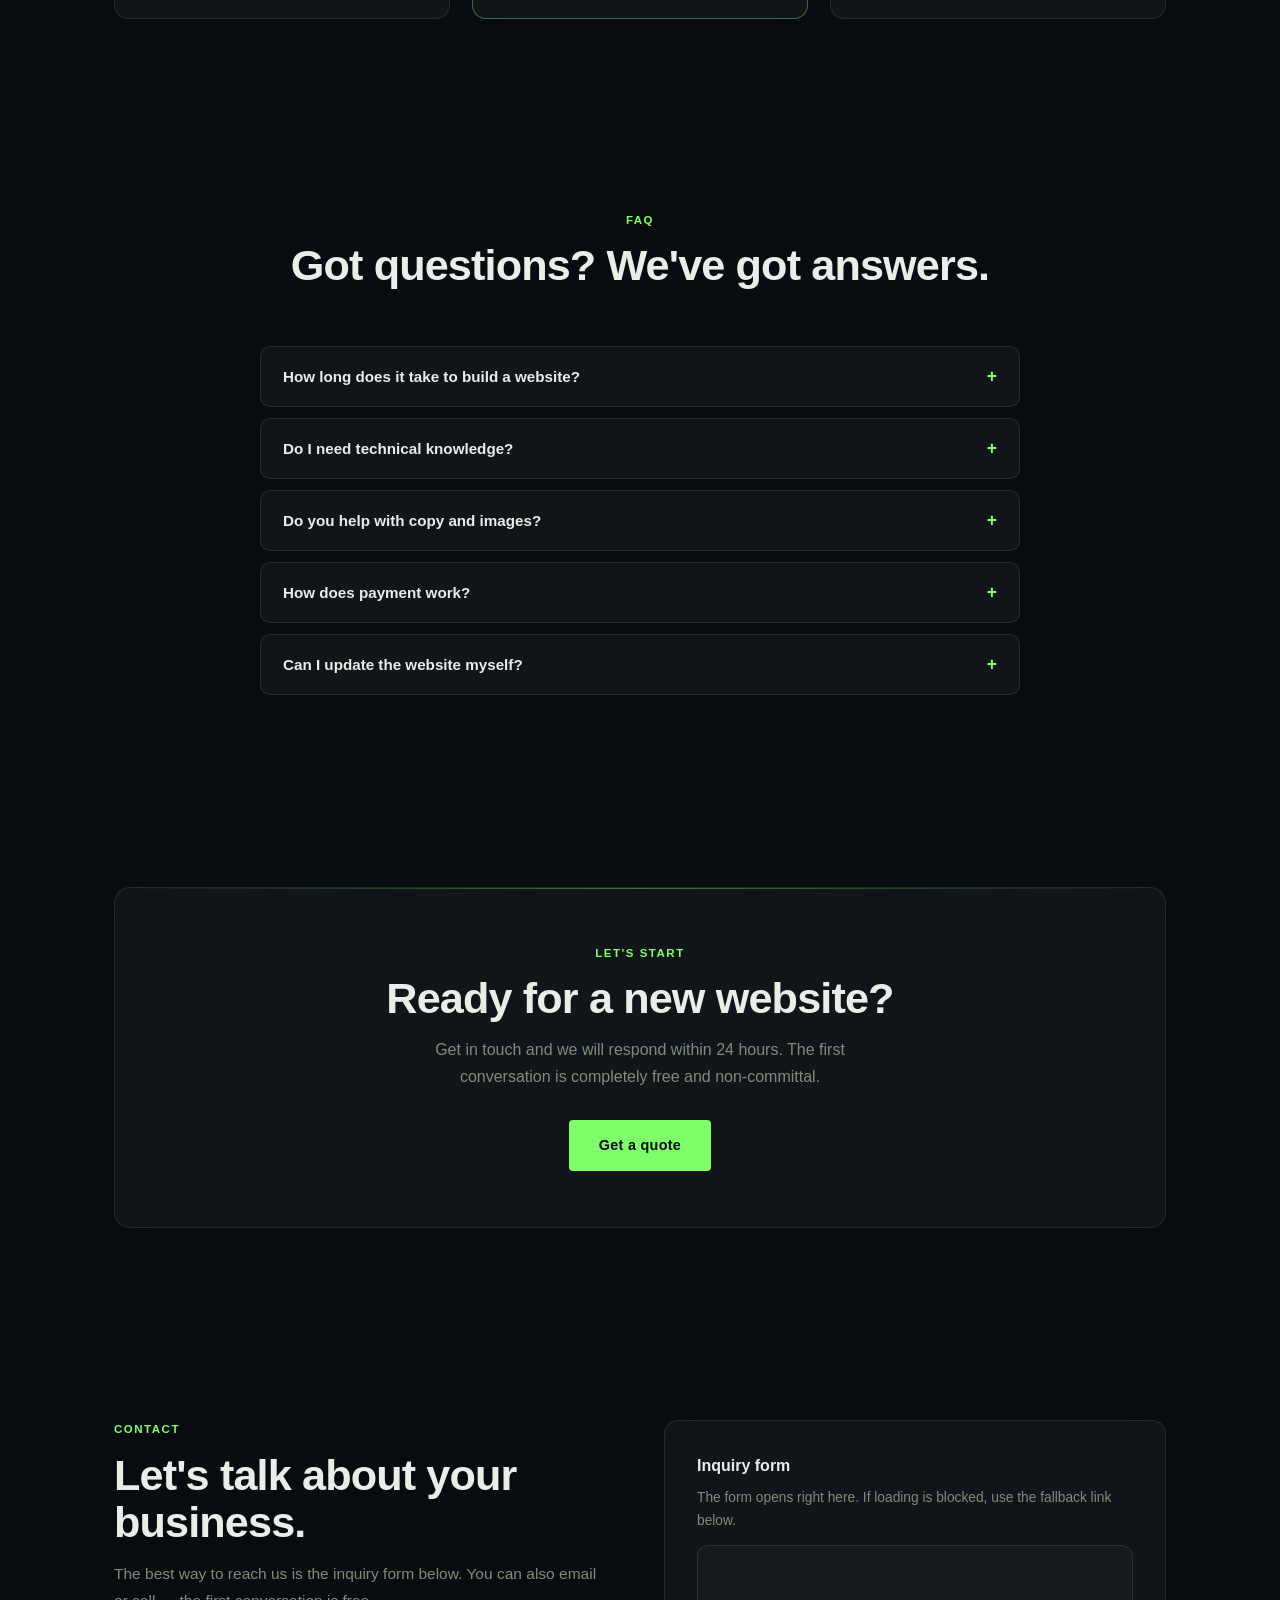
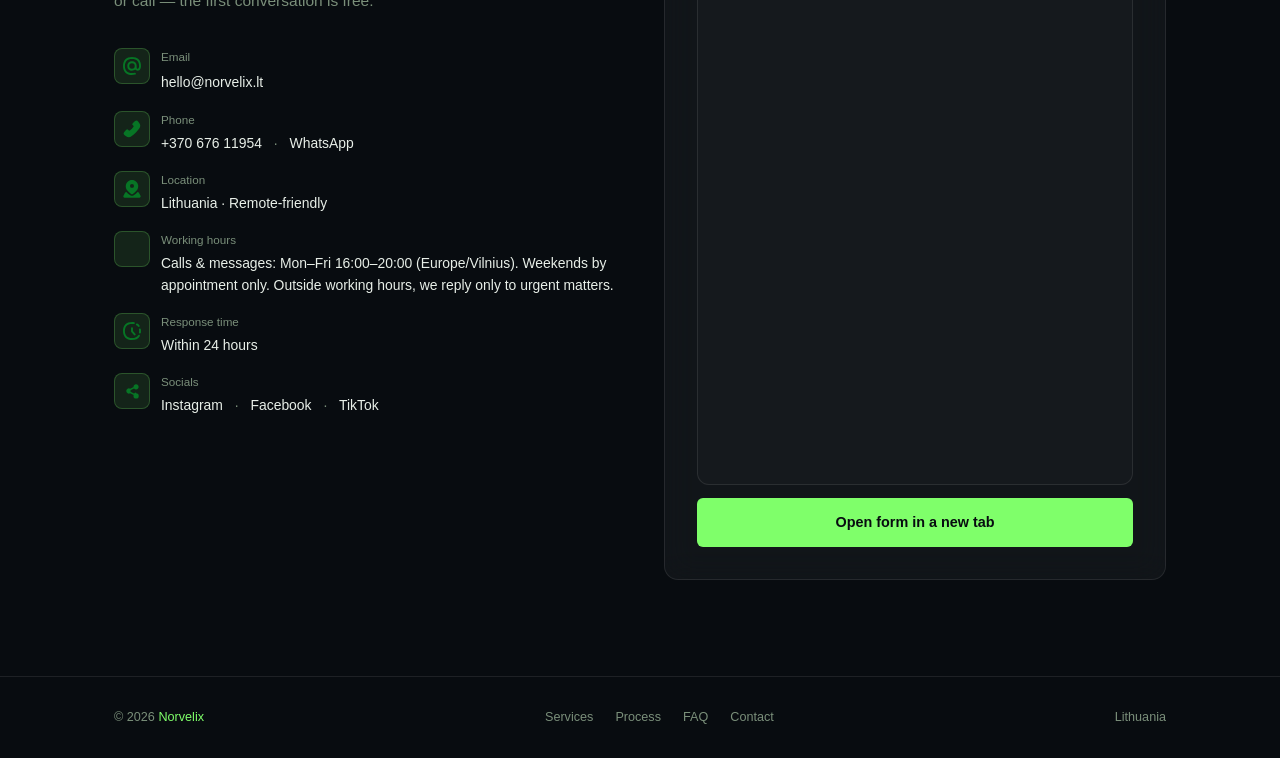
==== commit 7a429493: "changed tiktok account name to @norvelix.lt" ====
--- a/en/index.html
+++ b/en/index.html
@@ -38,6 +38,20 @@
       "description": "Norvelix builds professional websites for Lithuanian businesses.",
       "email": "info@norvelix.lt",
       "telephone": "+37067611954",
+      "openingHoursSpecification": [
+        {
+          "@type": "OpeningHoursSpecification",
+          "dayOfWeek": [
+            "Monday",
+            "Tuesday",
+            "Wednesday",
+            "Thursday",
+            "Friday"
+          ],
+          "opens": "16:00",
+          "closes": "20:00"
+        }
+      ],
       "sameAs": [
         "https://instagram.com/norvelix",
         "https://facebook.com/norvelix",
@@ -185,7 +199,7 @@
         <div class="service-badge">Web Development</div>
         <div class="service-icon icon-service-web" aria-hidden="true"></div>
         <div class="service-title">Professional websites</div>
-        <p class="service-desc">We build modern, fast, mobile-friendly websites that turn visitors into customers. Every site is custom, never template-led.</p>
+        <p class="service-desc">We build modern, fast, mobile-friendly websites that turn visitors into customers. Every site is built till perfection.</p>
         <ul class="service-items">
           <li>Custom design matching your brand</li>
           <li>Fast loading and SEO optimisation</li>
@@ -308,7 +322,7 @@
   <div class="wrap">
     <div class="section-header center fade-up">
       <div class="section-tag">Pricing</div>
-      <h2>Transparent pricing. No surprises.</h2>
+      <h2>Prices matching that your needs.</h2>
       <p class="section-sub">Custom quotes tailored to your needs. Hosting and domain are billed separately based on your chosen solution.</p>
     </div>
 
@@ -440,14 +454,39 @@
           <div class="contact-icon icon-contact-mail" aria-hidden="true"></div>
           <div>
             <div class="contact-label">Email</div>
-            <a class="contact-val" href="mailto:info@norvelix.lt">info@norvelix.lt</a>
+            <a class="contact-val" href="mailto:hello@norvelix.lt">hello@norvelix.lt</a>
           </div>
         </div>
         <div class="contact-item">
           <div class="contact-icon icon-contact-call" aria-hidden="true"></div>
           <div>
             <div class="contact-label">Phone</div>
-            <a class="contact-val" href="tel:+37067611954">+370 676 11954</a>
+            <div class="contact-val">
+              <a href="tel:+37067611954">+370 676 11954</a>
+              <span class="contact-sep" aria-hidden="true">·</span>
+              <a href="https://wa.me/37067611954" target="_blank" rel="noreferrer noopener">WhatsApp</a>
+            </div>
+          </div>
+        </div>
+        <div class="contact-item">
+          <div class="contact-icon icon-contact-location" aria-hidden="true"></div>
+          <div>
+            <div class="contact-label">Location</div>
+            <div class="contact-val">Lithuania · Remote-friendly</div>
+          </div>
+        </div>
+        <div class="contact-item">
+          <div class="contact-icon icon-contact-hours" aria-hidden="true"></div>
+          <div>
+            <div class="contact-label">Working hours</div>
+            <div class="contact-val">Calls &amp; messages: Mon–Fri 16:00–20:00 (Europe/Vilnius). Weekends by appointment only. Outside working hours, we reply only to urgent matters.</div>
+          </div>
+        </div>
+        <div class="contact-item">
+          <div class="contact-icon icon-contact-time" aria-hidden="true"></div>
+          <div>
+            <div class="contact-label">Response time</div>
+            <div class="contact-val">Within 24 hours</div>
           </div>
         </div>
         <div class="contact-item">
@@ -455,29 +494,15 @@
           <div>
             <div class="contact-label">Socials</div>
             <div class="contact-val">
-              <a href="https://instagram.com/norvelix" target="_blank" rel="noreferrer noopener">Instagram</a>
+              <a href="https://instagram.com/norvelix.lt" target="_blank" rel="noreferrer noopener">Instagram</a>
               <span class="contact-sep" aria-hidden="true">·</span>
-              <a href="https://facebook.com/norvelix" target="_blank" rel="noreferrer noopener">Facebook</a>
+              <a href="https://www.facebook.com/profile.php?id=61563215660618" target="_blank" rel="noreferrer noopener">Facebook</a>
               <span class="contact-sep" aria-hidden="true">·</span>
-              <a href="https://www.tiktok.com/@norvelix" target="_blank" rel="noreferrer noopener">TikTok</a>
+              <a href="https://www.tiktok.com/@norvelix.lt" target="_blank" rel="noreferrer noopener">TikTok</a>
             </div>
           </div>
         </div>
-        <div class="contact-item">
-          <div class="contact-icon icon-contact-location" aria-hidden="true"></div>
-          <div>
-            <div class="contact-label">Location</div>
-            <div class="contact-val">Lithuania · Remote-friendly</div>
-          </div>
-        </div>
-        <div class="contact-item">
-          <div class="contact-icon icon-contact-time" aria-hidden="true"></div>
-          <div>
-            <div class="contact-label">Response time</div>
-            <div class="contact-val">Within 24 hours</div>
-          </div>
-        </div>
-      </div>
+	      </div>
 
       <div class="glass-card fade-up" style="transition-delay: 0.1s">
         <div class="contact-form" data-tally-embed data-tally-url="https://tally.so/embed/VLYyyJ?alignLeft=1&hideTitle=1&transparentBackground=1&dynamicHeight=1">
@@ -518,7 +543,7 @@
         <a href="#faq">FAQ</a>
         <a href="#contact">Contact</a>
       </div>
-      <div>Lithuania</div>
+      <div class="footer-flag-lt">Lithuania</div>
     </div>
   </div>
 </footer>
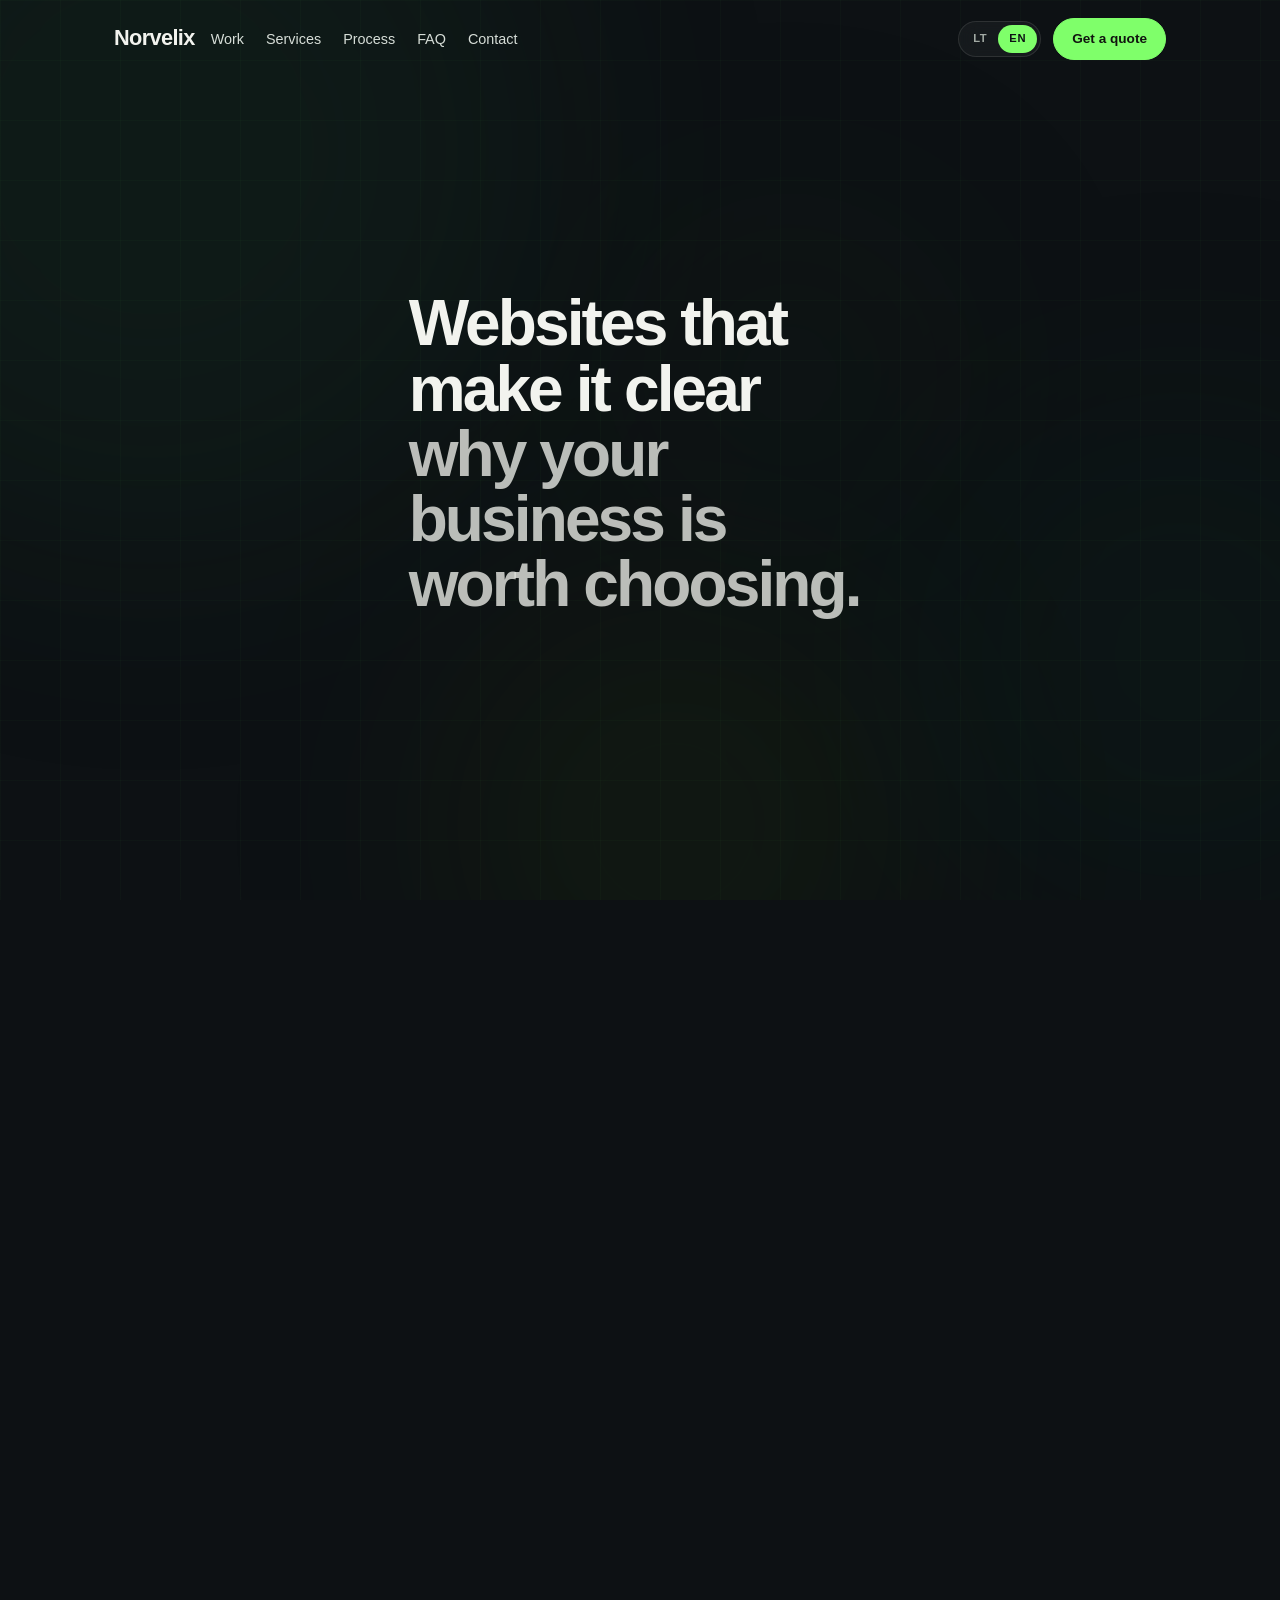
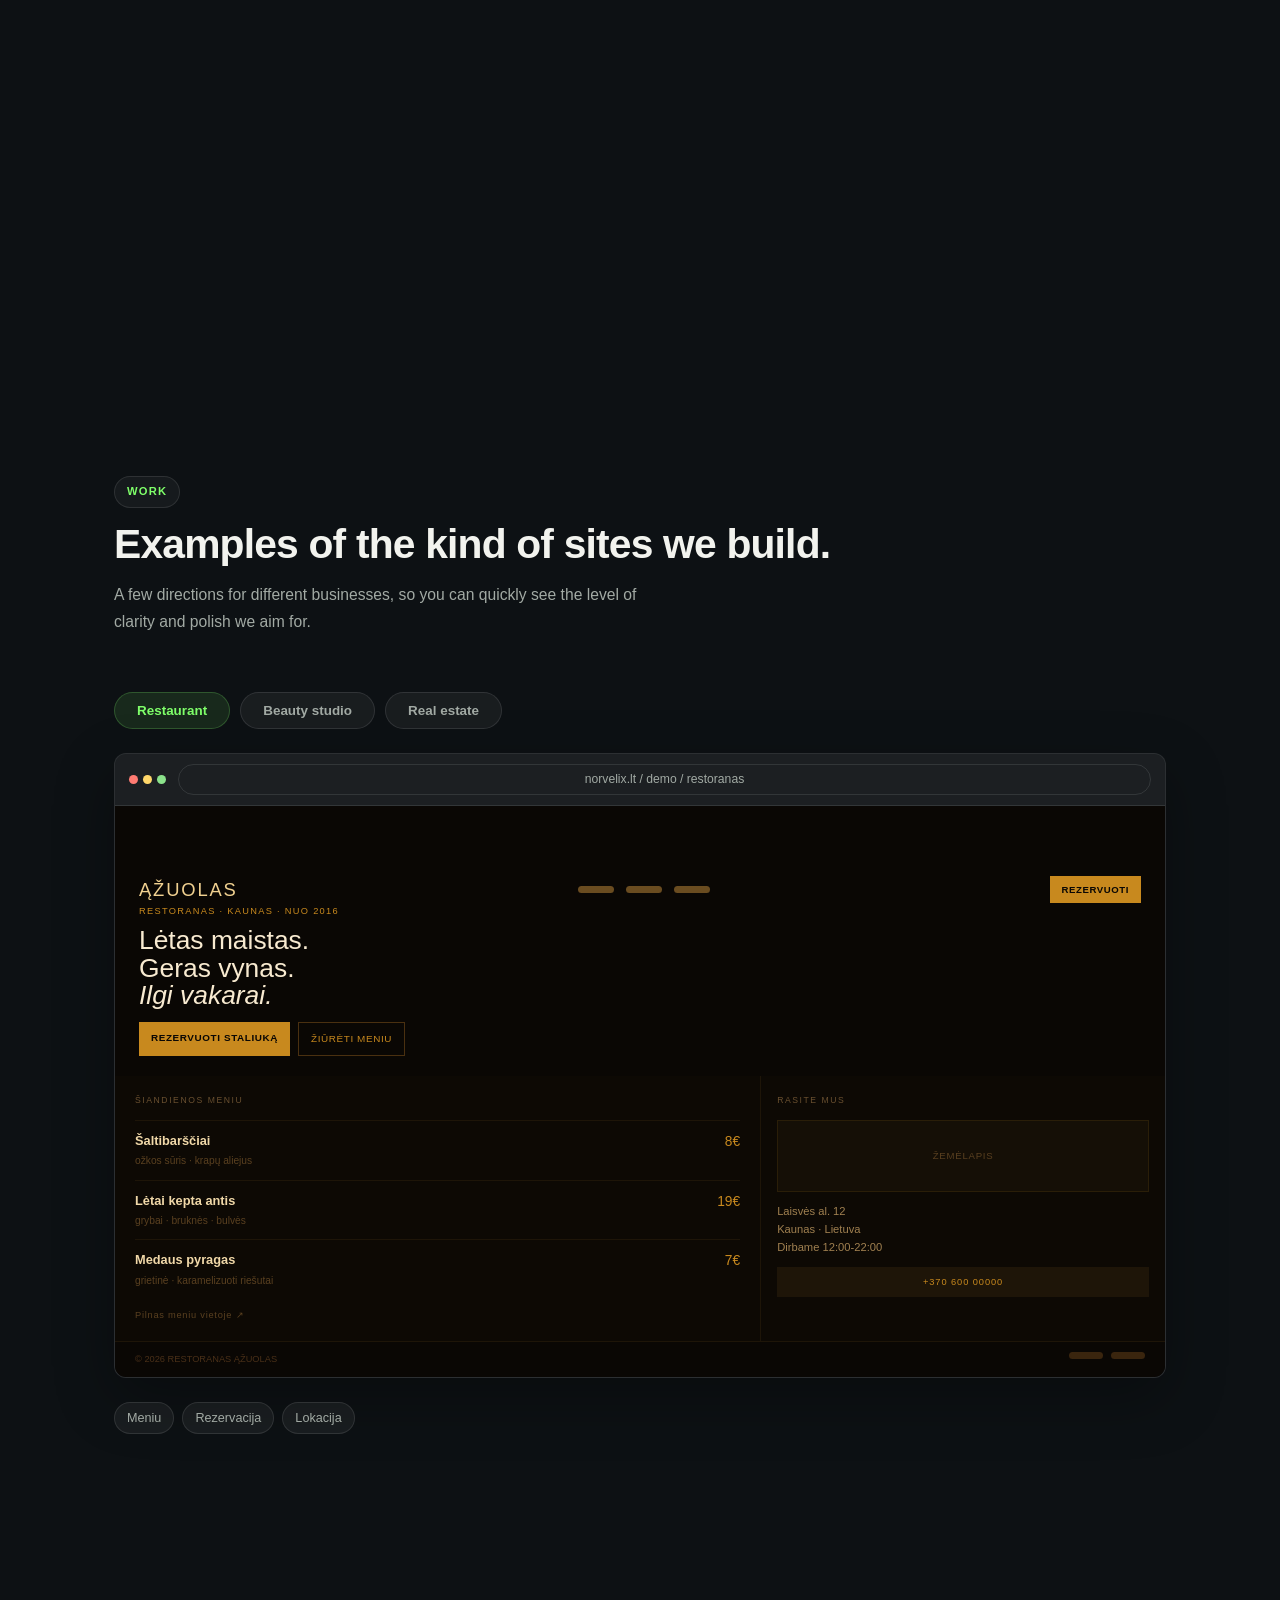
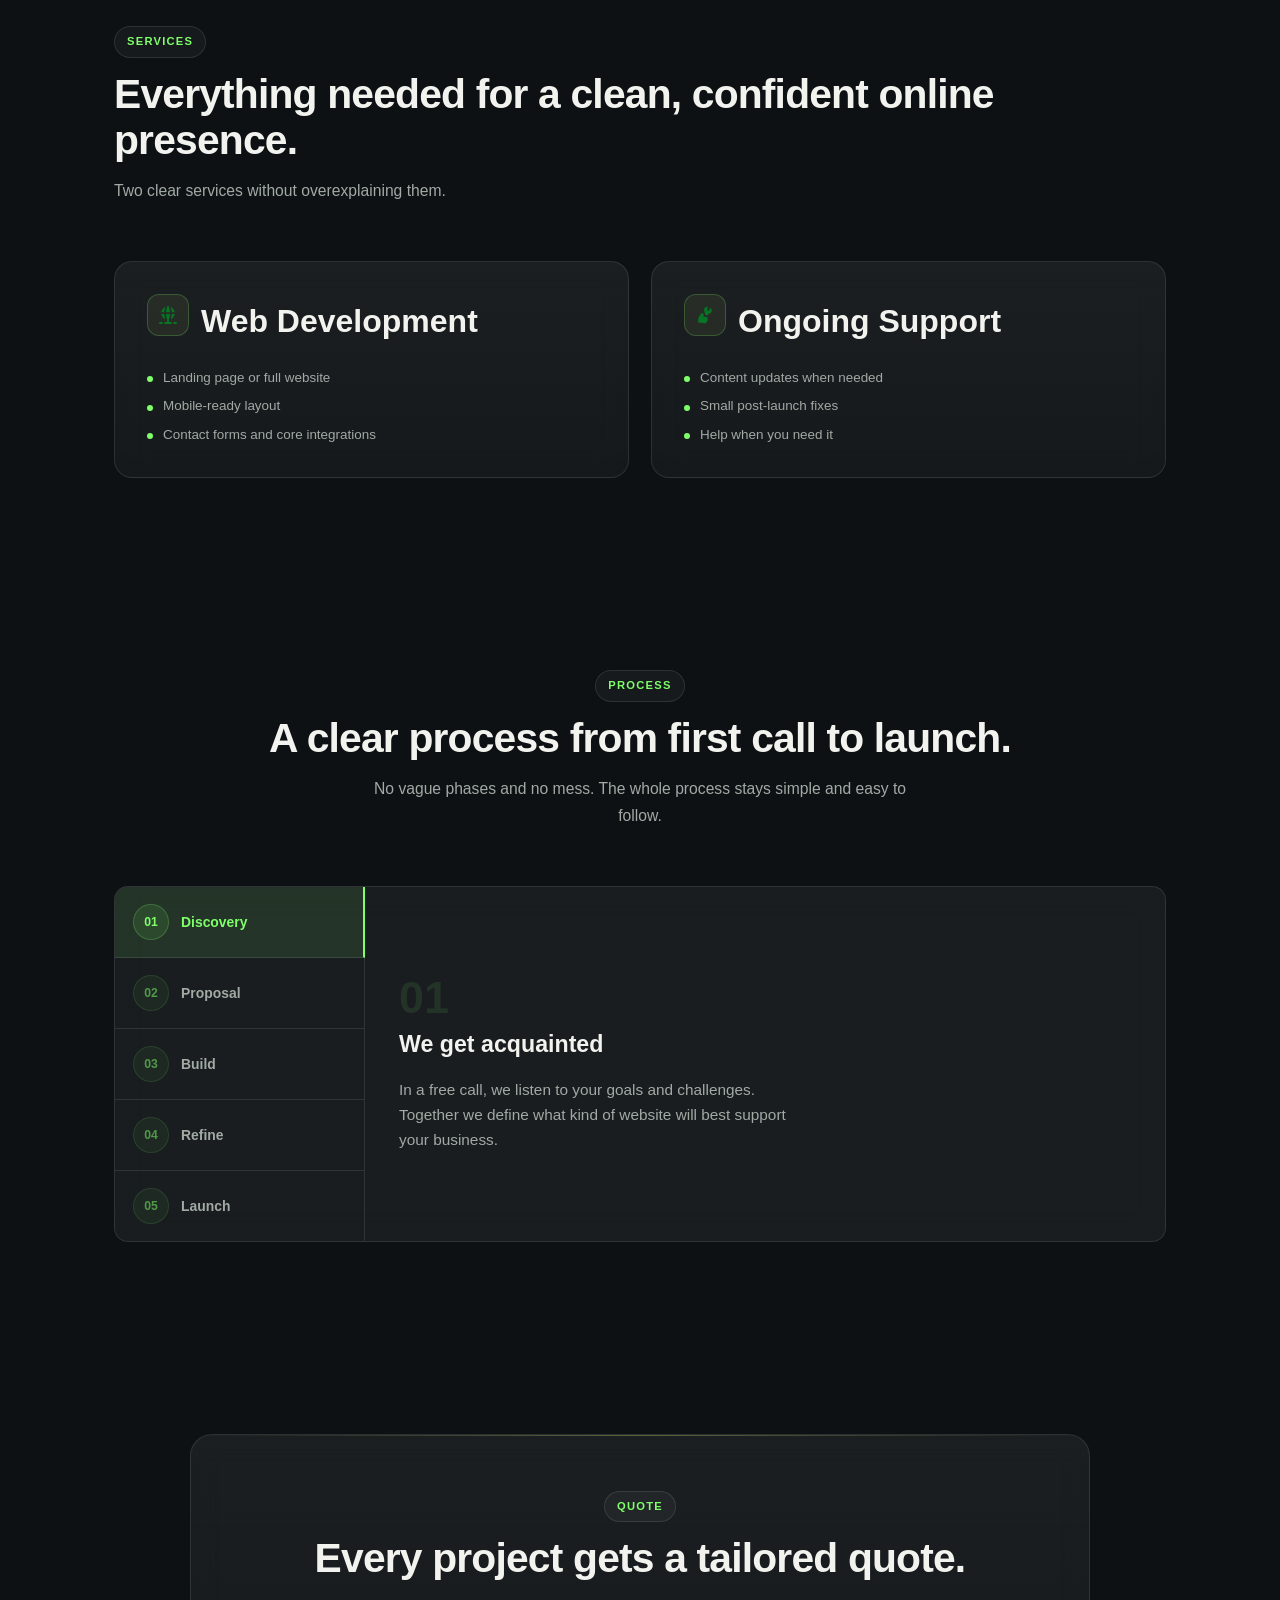
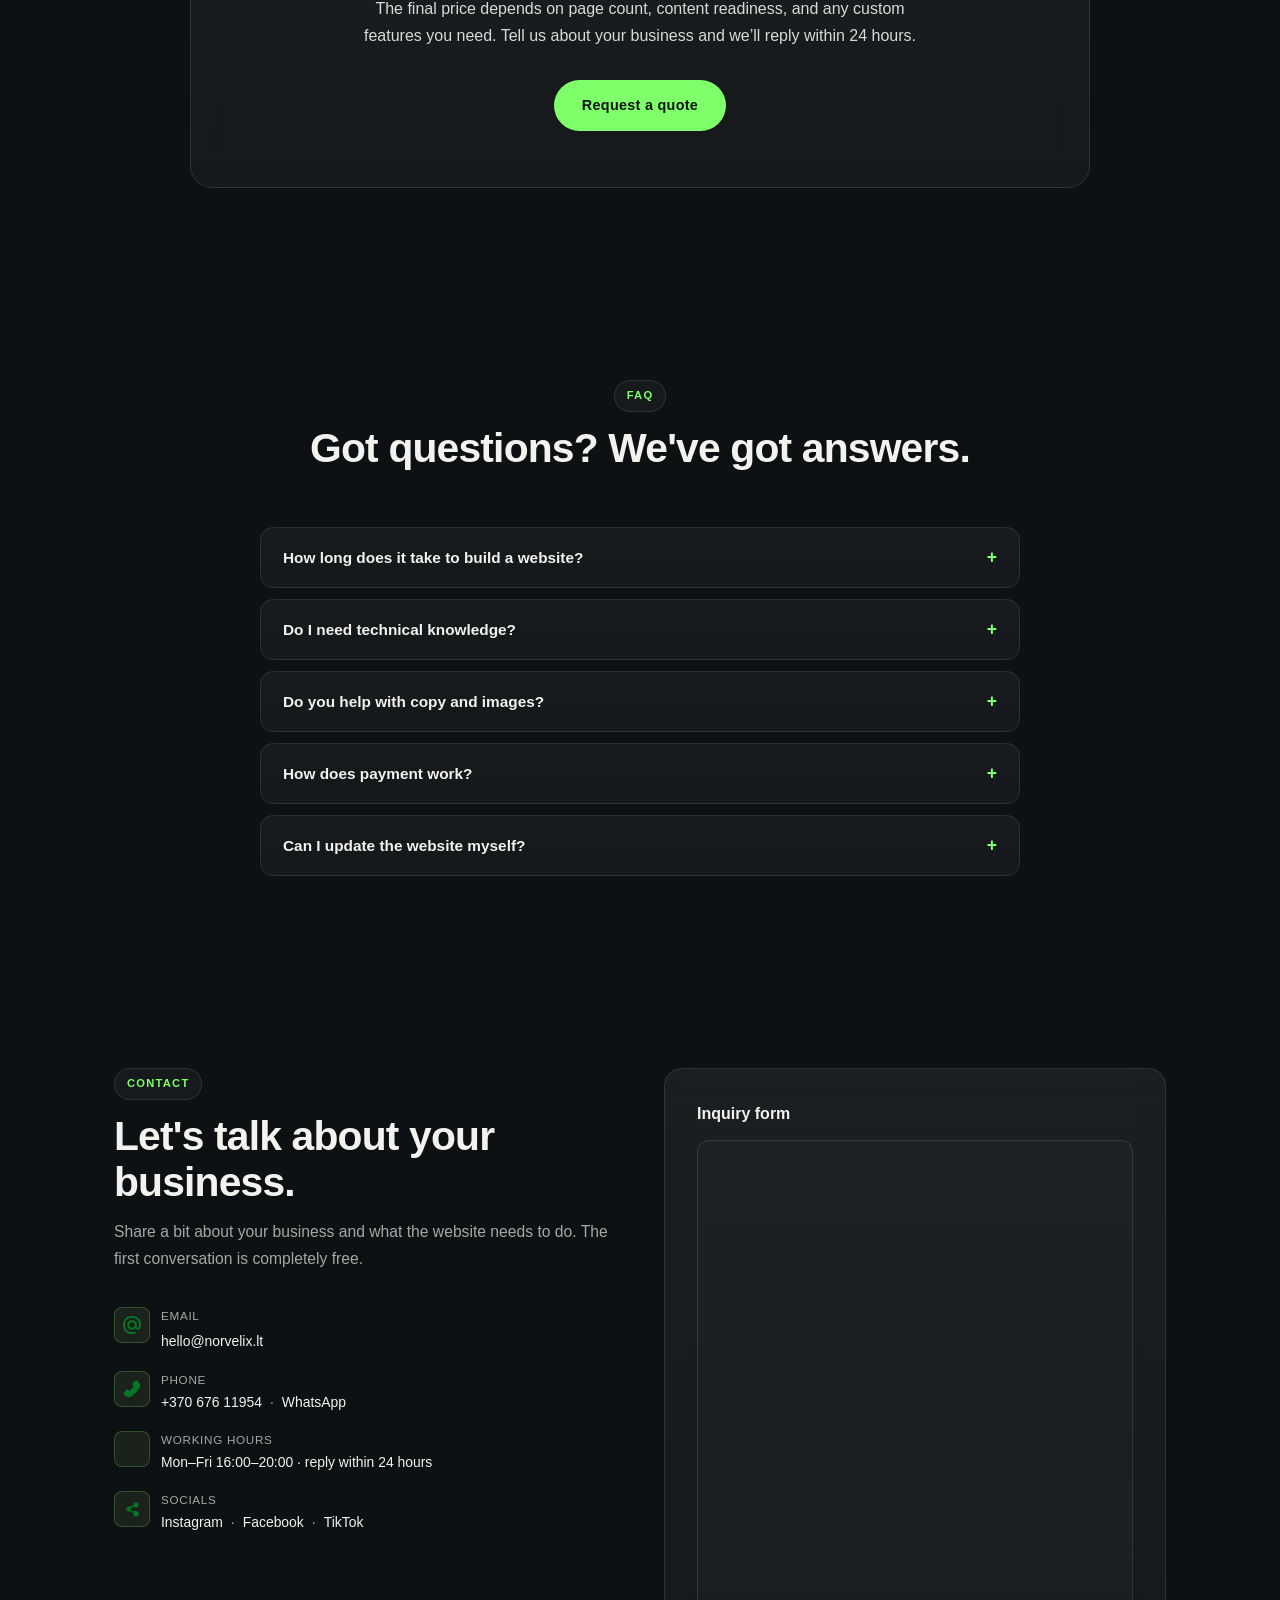
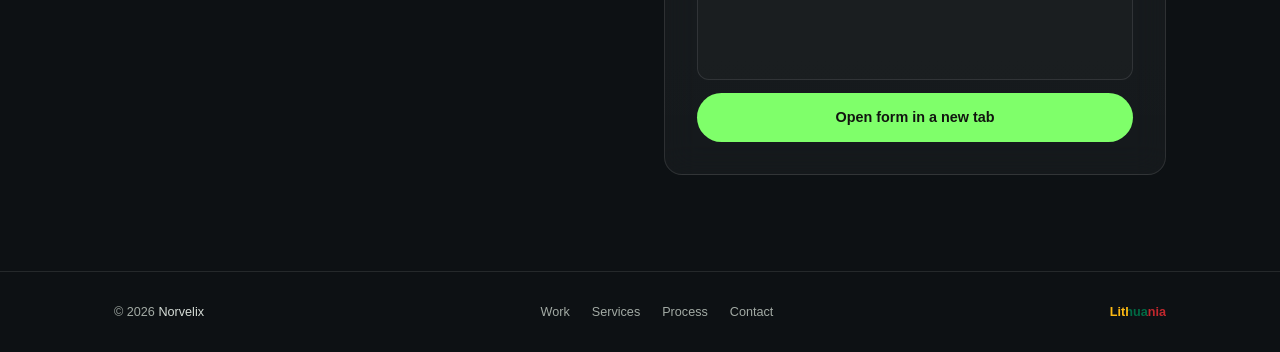
==== commit 8c3654dd: "fixxed mobile" ====
--- a/en/index.html
+++ b/en/index.html
@@ -3,106 +3,66 @@
 <head>
   <meta charset="UTF-8" />
   <meta name="viewport" content="width=device-width, initial-scale=1.0" />
-  <title>Norvelix — Website Design for Business</title>
-  <meta name="description" content="Norvelix builds professional, fast, mobile-friendly websites for Lithuanian businesses. Clear process, transparent pricing, and real results." />
-  <meta name="robots" content="index, follow" />
+  <title>Website Design for Businesses in Lithuania | Norvelix</title>
+  <meta name="description" content="Norvelix builds websites that clearly show why your business deserves attention. Modern design, clean structure, and launch in 1–2 weeks." />
+  <meta name="robots" content="index, follow, max-image-preview:large, max-snippet:-1, max-video-preview:-1" />
   <meta name="theme-color" content="#080c10" />
-  <link rel="alternate" hreflang="lt" href="/" />
-  <link rel="alternate" hreflang="en" href="/en/" />
-  <link rel="alternate" hreflang="x-default" href="/" />
+  <meta name="author" content="Norvelix" />
+  <link rel="canonical" href="https://norvelix.lt/en/" />
+  <link rel="alternate" hreflang="lt" href="https://norvelix.lt/" />
+  <link rel="alternate" hreflang="en" href="https://norvelix.lt/en/" />
+  <link rel="alternate" hreflang="x-default" href="https://norvelix.lt/" />
   <meta property="og:type" content="website" />
   <meta property="og:locale" content="en_US" />
+  <meta property="og:locale:alternate" content="lt_LT" />
   <meta property="og:site_name" content="Norvelix" />
-  <meta property="og:title" content="Norvelix — Website Design for Business" />
-  <meta property="og:description" content="Professional websites for Lithuanian businesses: modern design, clear process, and fast launch." />
-  <meta property="og:image" content="../og-image.svg" />
-  <meta name="twitter:card" content="summary_large_image" />
-  <meta name="twitter:title" content="Norvelix — Website Design for Business" />
-  <meta name="twitter:description" content="Professional websites for Lithuanian businesses: modern design, clear process, and fast launch." />
-  <meta name="twitter:image" content="../og-image.svg" />
+  <meta property="og:url" content="https://norvelix.lt/en/" />
+  <meta property="og:title" content="Website Design for Businesses in Lithuania | Norvelix" />
+  <meta property="og:description" content="Websites that clearly show why your business deserves attention. Modern design and fast launch." />
+  <meta property="og:image" content="https://norvelix.lt/favicon.png" />
+  <meta property="og:image:alt" content="Norvelix logo" />
+  <meta property="og:image:width" content="512" />
+  <meta property="og:image:height" content="512" />
+  <meta property="og:image:type" content="image/png" />
+  <meta name="twitter:card" content="summary" />
+  <meta name="twitter:title" content="Website Design for Businesses in Lithuania | Norvelix" />
+  <meta name="twitter:description" content="Websites that clearly show why your business deserves attention. Modern design and fast launch." />
+  <meta name="twitter:image" content="https://norvelix.lt/favicon.png" />
+  <meta name="google-analytics-id" content="G-QP59VZZDCV" />
+  <meta name="microsoft-clarity-id" content="wif67cru9z" />
   <link rel="icon" href="../favicon.svg" type="image/svg+xml" />
+  <link rel="icon" href="../favicon.png" type="image/png" />
+  <link rel="apple-touch-icon" href="../favicon.png" />
   <link rel="preconnect" href="https://fonts.googleapis.com" />
   <link rel="preconnect" href="https://fonts.gstatic.com" crossorigin />
   <link href="https://fonts.googleapis.com/css2?family=Syne:wght@400;600;700;800&family=DM+Sans:ital,opsz,wght@0,9..40,300;0,9..40,400;1,9..40,300&display=swap" rel="stylesheet" />
   <link rel="stylesheet" href="../style.css" />
-  <script type="application/ld+json">
-    {
-      "@context": "https://schema.org",
-      "@type": "ProfessionalService",
-      "name": "Norvelix",
-      "url": "https://norvelix.lt",
-      "areaServed": {
-        "@type": "Country",
-        "name": "Lithuania"
-      },
-      "description": "Norvelix builds professional websites for Lithuanian businesses.",
-      "email": "info@norvelix.lt",
-      "telephone": "+37067611954",
-      "openingHoursSpecification": [
-        {
-          "@type": "OpeningHoursSpecification",
-          "dayOfWeek": [
-            "Monday",
-            "Tuesday",
-            "Wednesday",
-            "Thursday",
-            "Friday"
-          ],
-          "opens": "16:00",
-          "closes": "20:00"
-        }
-      ],
-      "sameAs": [
-        "https://instagram.com/norvelix",
-        "https://facebook.com/norvelix",
-        "https://www.tiktok.com/@norvelix"
-      ],
-      "serviceType": [
-        "Website design",
-        "Website development",
-        "Landing page design",
-        "Website support"
-      ]
-    }
-  </script>
+  <script type="application/ld+json">{"@context":"https://schema.org","@type":"ProfessionalService","name":"Norvelix","url":"https://norvelix.lt","areaServed":{"@type":"Country","name":"Lithuania"},"description":"Norvelix builds professional websites for Lithuanian businesses.","email":"hello@norvelix.lt","telephone":"+37067611954","openingHoursSpecification":[{"@type":"OpeningHoursSpecification","dayOfWeek":["Monday","Tuesday","Wednesday","Thursday","Friday"],"opens":"16:00","closes":"20:00"}],"sameAs":["https://instagram.com/norvelix.lt","https://www.facebook.com/profile.php?id=61563215660618","https://www.tiktok.com/@norvelix.lt"],"serviceType":["Website design","Website development","Landing page design","Website support"]}</script>
+  <script type="application/ld+json">{"@context":"https://schema.org","@type":"WebSite","name":"Norvelix","url":"https://norvelix.lt/en/","inLanguage":"en","publisher":{"@type":"Organization","name":"Norvelix","url":"https://norvelix.lt/"}}</script>
+  <script type="application/ld+json">{"@context":"https://schema.org","@type":"FAQPage","inLanguage":"en","mainEntity":[{"@type":"Question","name":"How long does it take to build a website?","acceptedAnswer":{"@type":"Answer","text":"A 1-page site usually takes 5–7 working days, while a full website usually takes 10–14 days depending on scope and content readiness."}},{"@type":"Question","name":"Do I need technical knowledge?","acceptedAnswer":{"@type":"Answer","text":"Not at all. We explain everything clearly and handle the technical side for you."}},{"@type":"Question","name":"Do you help with copy and images?","acceptedAnswer":{"@type":"Answer","text":"Yes. We can help shape headlines, service descriptions, structure, and visual direction if your content is not ready yet."}},{"@type":"Question","name":"How does payment work?","acceptedAnswer":{"@type":"Answer","text":"We work with 50% upfront and 50% on completion. Bank transfers are accepted."}},{"@type":"Question","name":"Can I update the website myself?","acceptedAnswer":{"@type":"Answer","text":"Yes, with our help. We will assist with updating basic information, or we can integrate a simple CMS for an additional fee."}}]}</script>
 </head>
 <body>
 <a class="skip-link" href="#main-content">Skip to content</a>
-
 <div class="bg" aria-hidden="true">
-  <div class="bg-orb o1"></div>
-  <div class="bg-orb o2"></div>
-  <div class="bg-orb o3"></div>
-  <div class="bg-orb o4"></div>
+  <div class="bg-orb o1"></div><div class="bg-orb o2"></div>
+  <div class="bg-orb o3"></div><div class="bg-orb o4"></div>
 </div>
 <div class="grid-overlay" aria-hidden="true"></div>
 
 <nav id="nav" aria-label="Main navigation">
   <div class="wrap nav-inner">
     <a href="/en/" class="logo">Norvelix</a>
-
-    <button
-      type="button"
-      class="menu-toggle"
-      id="menu-toggle"
-      aria-expanded="false"
-      aria-controls="nav-panel"
-      aria-label="Open menu">
-      <span></span>
-      <span></span>
-      <span></span>
+    <button type="button" class="menu-toggle" id="menu-toggle" aria-expanded="false" aria-controls="nav-panel" aria-label="Open menu" data-open-label="Open menu" data-close-label="Close menu">
+      <span></span><span></span><span></span>
     </button>
-
     <div class="nav-panel" id="nav-panel">
       <ul class="nav-links">
+        <li><a href="#portfolio">Work</a></li>
         <li><a href="#services">Services</a></li>
-        <li><a href="#industries">Industries</a></li>
         <li><a href="#process">Process</a></li>
-        <li><a href="#pricing">Pricing</a></li>
         <li><a href="#faq">FAQ</a></li>
         <li><a href="#contact">Contact</a></li>
       </ul>
-
       <div class="nav-right">
         <div class="lang-toggle" role="group" aria-label="Language switcher">
           <a class="lang-btn" href="/">LT</a>
@@ -115,422 +75,282 @@
 </nav>
 
 <main id="main-content">
-<section class="hero">
-  <div class="wrap">
-    <div class="hero-content fade-up">
-      <div class="hero-tag">Web Agency · Lithuania · Modern websites</div>
-
-      <h1>Modern websites.<br><span class="hl">Real results.</span><br><span class="hm">For your business growth.</span></h1>
-
-      <p class="hero-sub">
-        We build <strong>professional websites</strong> for local Lithuanian businesses. We help you look trustworthy online, present your services clearly, and turn visitors into customers.
-      </p>
-
-      <div class="hero-btns">
-        <a href="#contact" class="btn-primary">Get a quote</a>
-        <a href="#services" class="btn-ghost">View services</a>
-      </div>
-
-      <div class="hero-stats">
-        <div>
-          <div class="stat-num">Clear</div>
-          <div class="stat-label">timeline and process</div>
-        </div>
-        <div>
-          <div class="stat-num">100%</div>
-          <div class="stat-label">smooth process</div>
-        </div>
-        <div>
-          <div class="stat-num">LT</div>
-          <div class="stat-label">local, personal support</div>
-        </div>
-        <div>
-          <div class="stat-num">1–2</div>
-          <div class="stat-label">weeks to your new website</div>
-        </div>
-      </div>
-    </div>
-  </div>
-</section>
-
-<section>
-  <div class="wrap">
-    <div class="section-header fade-up">
-      <div class="section-tag">Why Norvelix</div>
-      <h2>Not just technology — a partner you can trust.</h2>
-      <p class="section-sub">We work clearly, responsibly, and transparently from the first call to launch.</p>
-    </div>
-
-    <div class="grid-4">
-      <div class="glass-card fade-up">
-        <div class="card-icon icon-why-personal" aria-hidden="true"></div>
-        <div class="card-title">Personal approach</div>
-        <p class="card-desc">Every project is unique. We solve your specific business challenges instead of pushing a standard package.</p>
-      </div>
-      <div class="glass-card fade-up" style="transition-delay: 0.08s">
-        <div class="card-icon icon-why-fast" aria-hidden="true"></div>
-        <div class="card-title">Fast delivery</div>
-        <p class="card-desc">We work in clear stages and move quickly when feedback comes in on time.</p>
-      </div>
-      <div class="glass-card fade-up" style="transition-delay: 0.16s">
-        <div class="card-icon icon-why-transparent" aria-hidden="true"></div>
-        <div class="card-title">Full transparency</div>
-        <p class="card-desc">No hidden fees or jargon. You will always know what we are building, what it costs, and when it will be ready.</p>
-      </div>
-      <div class="glass-card fade-up" style="transition-delay: 0.24s">
-        <div class="card-icon icon-why-partner" aria-hidden="true"></div>
-        <div class="card-title">Long-term thinking</div>
-        <p class="card-desc">We want to become your long-term technology partner, not just complete a one-off task.</p>
-      </div>
-    </div>
-  </div>
-</section>
-
-<section id="services">
-  <div class="wrap">
-    <div class="section-header fade-up">
-      <div class="section-tag">Services</div>
-      <h2>Two services. One goal.</h2>
-      <p class="section-sub">We help your business look professional online and convert more visitors into customers.</p>
-    </div>
-
-    <div class="grid-3">
-      <div class="glass-card fade-up">
-        <div class="service-badge">Web Development</div>
-        <div class="service-icon icon-service-web" aria-hidden="true"></div>
-        <div class="service-title">Professional websites</div>
-        <p class="service-desc">We build modern, fast, mobile-friendly websites that turn visitors into customers. Every site is built till perfection.</p>
-        <ul class="service-items">
-          <li>Custom design matching your brand</li>
-          <li>Fast loading and SEO optimisation</li>
-          <li>Contact forms, Google Maps, social links</li>
-          <li>Responsive on all screen sizes</li>
-          <li>Delivered in 1–2 weeks</li>
-          <li>Hosting and domain billed separately</li>
-        </ul>
-      </div>
-
-      <div class="glass-card fade-up" style="transition-delay: 0.1s">
-        <div class="service-badge">Ongoing Support</div>
-        <div class="service-icon icon-service-support" aria-hidden="true"></div>
-        <div class="service-title">Website care and updates</div>
-        <p class="service-desc">After launch, we can help with content changes, small improvements, and ongoing technical care so your website stays polished.</p>
-        <ul class="service-items">
-          <li>Content updates when needed</li>
-          <li>Small design and layout improvements</li>
-          <li>Help with contacts, text, and imagery</li>
-          <li>Single point of contact</li>
-          <li>Flexible post-launch support</li>
-        </ul>
-      </div>
-    </div>
-  </div>
-</section>
-
-<section id="industries">
-  <div class="wrap">
-    <div class="section-header center fade-up">
-      <div class="section-tag">Industries</div>
-      <h2>Industries we work with</h2>
-      <p class="section-sub">We have experience with a wide range of local Lithuanian businesses and know what each sector needs.</p>
-    </div>
-
-    <div class="industries-grid">
-      <div class="ind-card fade-up">
-        <div class="ind-icon icon-ind-restaurant" aria-hidden="true"></div>
-        <div class="ind-name">Restaurants & cafés</div>
-        <p class="ind-desc">Menus, online booking, and local website presence.</p>
-      </div>
-      <div class="ind-card fade-up" style="transition-delay: 0.05s">
-        <div class="ind-icon icon-ind-beauty" aria-hidden="true"></div>
-        <div class="ind-name">Beauty services</div>
-        <p class="ind-desc">Salon booking pages, service menus, and portfolio showcases.</p>
-      </div>
-      <div class="ind-card fade-up" style="transition-delay: 0.1s">
-        <div class="ind-icon icon-ind-retail" aria-hidden="true"></div>
-        <div class="ind-name">Retail shops</div>
-        <p class="ind-desc">Product catalogues, store details, and contact pages.</p>
-      </div>
-      <div class="ind-card fade-up" style="transition-delay: 0.15s">
-        <div class="ind-icon icon-ind-trades" aria-hidden="true"></div>
-        <div class="ind-name">Trades & services</div>
-        <p class="ind-desc">Professional websites for plumbers, electricians, and builders.</p>
-      </div>
-      <div class="ind-card fade-up" style="transition-delay: 0.2s">
-        <div class="ind-icon icon-ind-health" aria-hidden="true"></div>
-        <div class="ind-name">Health & fitness</div>
-        <p class="ind-desc">Schedules, service pages, and booking info for gyms and coaches.</p>
-      </div>
-      <div class="ind-card fade-up" style="transition-delay: 0.25s">
-        <div class="ind-icon icon-ind-real-estate" aria-hidden="true"></div>
-        <div class="ind-name">Real estate</div>
-        <p class="ind-desc">Property showcases, listings, and lead capture for agencies.</p>
-      </div>
-    </div>
-  </div>
-</section>
-
-<section id="process">
-  <div class="wrap">
-    <div class="section-header center fade-up">
-      <div class="section-tag">Process</div>
-      <h2>Simple 5-step method</h2>
-      <p class="section-sub">From the first conversation to a live project, everything stays clear and predictable.</p>
-    </div>
-
-    <div class="steps">
-      <div class="step fade-up">
-        <div class="step-num">01</div>
-        <div>
-          <div class="step-title">We get acquainted</div>
-          <p class="step-desc">In a free call, we listen to your goals and challenges. Together we define what kind of website will best support your business.</p>
-        </div>
-      </div>
-      <div class="step fade-up" style="transition-delay: 0.07s">
-        <div class="step-num">02</div>
-        <div>
-          <div class="step-title">We prepare a proposal</div>
-          <p class="step-desc">You receive a clear written plan showing what we will build, how much it costs, and when it will be ready.</p>
-        </div>
-      </div>
-      <div class="step fade-up" style="transition-delay: 0.13s">
-        <div class="step-num">03</div>
-        <div>
-          <div class="step-title">We build the website</div>
-          <p class="step-desc">We start the work, keep you updated on progress, and incorporate your feedback throughout the process.</p>
-        </div>
-      </div>
-      <div class="step fade-up" style="transition-delay: 0.18s">
-        <div class="step-num">04</div>
-        <div>
-          <div class="step-title">Review and refinement</div>
-          <p class="step-desc">You review the result and we refine it until everything matches expectations.</p>
-        </div>
-      </div>
-      <div class="step fade-up" style="transition-delay: 0.23s">
-        <div class="step-num">05</div>
-        <div>
-          <div class="step-title">Launch and support</div>
-          <p class="step-desc">Your website goes live, and we remain available for follow-up help and updates.</p>
-        </div>
-      </div>
-    </div>
-  </div>
-</section>
-
-<section id="pricing">
-  <div class="wrap">
-    <div class="section-header center fade-up">
-      <div class="section-tag">Pricing</div>
-      <h2>Prices matching that your needs.</h2>
-      <p class="section-sub">Custom quotes tailored to your needs. Hosting and domain are billed separately based on your chosen solution.</p>
-    </div>
-
-    <div class="pricing-grid">
-      <div class="glass-card price-card fade-up">
-        <div class="price-name">Starter</div>
-<div class="price-note">Simple, quickly prepared website to showcase you online. Contact us for a custom quote.</div>
-<!-- Removed: <div class="price-amount">€300<span class="price-plus">+</span></div> -->
-        <ul class="price-features">
-          <li>Up to 3 pages</li>
-          <li>Mobile responsive design</li>
-          <li>Contact form</li>
-          <li>Fast deployment</li>
-        </ul>
-        <a href="#contact" class="price-btn outline">Get a Quote</a>
-      </div>
-
-      <div class="glass-card price-card featured fade-up" style="transition-delay: 0.1s">
-        <div class="featured-badge">Most popular</div>
-     <div class="price-name">Business Website</div>
-<div class="price-note">Full-featured website that builds trust and attracts clients. Contact us for a custom quote.</div>
-<!-- Removed: <div class="price-amount">€700<span class="price-plus">+</span></div> -->
-        <ul class="price-features">
-          <li>4–8 pages</li>
-          <li>Custom design</li>
-          <li>SEO fundamentals</li>
-          <li>Contact forms / integrations</li>
-          <li>Performance optimization</li>
-        </ul>
-        <a href="#contact" class="price-btn solid">Get a Quote</a>
-      </div>
-
-      <div class="glass-card price-card fade-up" style="transition-delay: 0.2s">
-       <div class="price-name">Premium Solution</div>
-<div class="price-note">Solutions tailored to your specific needs. Contact us for a custom quote.</div>
-<!-- Removed: <div class="price-amount">€1200<span class="price-plus">+</span></div> -->
-        <ul class="price-features">
-          <li>Unlimited structure</li>
-          <li>Custom features (bookings, systems, etc.)</li>
-          <li>Third-party integrations</li>
-          <li>Maximum performance and flexibility</li>
-        </ul>
-        <a href="#contact" class="price-btn outline">Get a Quote</a>
-      </div>
-    </div>
-  </div>
-</section>
-
-<section id="faq">
-  <div class="wrap">
-    <div class="section-header center fade-up">
-      <div class="section-tag">FAQ</div>
-      <h2>Got questions? We've got answers.</h2>
-    </div>
-
-    <div class="faq-list fade-up">
-      <div class="faq-item">
-        <button type="button" class="faq-q" aria-expanded="false" aria-controls="faq-a-1" id="faq-q-1">
-          <span>How long does it take to build a website?</span>
-          <span class="faq-arrow" aria-hidden="true">+</span>
-        </button>
-        <div class="faq-a" id="faq-a-1" role="region" aria-labelledby="faq-q-1" hidden>
-          <div class="faq-a-inner">A 1-page site usually takes 5–7 working days, while a full website usually takes 10–14 days depending on scope and content readiness.</div>
-        </div>
-      </div>
-
-      <div class="faq-item">
-        <button type="button" class="faq-q" aria-expanded="false" aria-controls="faq-a-2" id="faq-q-2">
-          <span>Do I need technical knowledge?</span>
-          <span class="faq-arrow" aria-hidden="true">+</span>
-        </button>
-        <div class="faq-a" id="faq-a-2" role="region" aria-labelledby="faq-q-2" hidden>
-          <div class="faq-a-inner">Not at all. We explain everything clearly and handle the technical side for you.</div>
-        </div>
-      </div>
-
-      <div class="faq-item">
-        <button type="button" class="faq-q" aria-expanded="false" aria-controls="faq-a-3" id="faq-q-3">
-          <span>Do you help with copy and images?</span>
-          <span class="faq-arrow" aria-hidden="true">+</span>
-        </button>
-        <div class="faq-a" id="faq-a-3" role="region" aria-labelledby="faq-q-3" hidden>
-          <div class="faq-a-inner">Yes. We can help shape headlines, service descriptions, structure, and overall visual direction if your content is not ready yet.</div>
-        </div>
-      </div>
-
-      <div class="faq-item">
-        <button type="button" class="faq-q" aria-expanded="false" aria-controls="faq-a-4" id="faq-q-4">
-          <span>How does payment work?</span>
-          <span class="faq-arrow" aria-hidden="true">+</span>
-        </button>
-        <div class="faq-a" id="faq-a-4" role="region" aria-labelledby="faq-q-4" hidden>
-          <div class="faq-a-inner">We usually work with 50% upfront and 50% on completion. Bank transfers are accepted.</div>
-        </div>
-      </div>
-
-      <div class="faq-item">
-        <button type="button" class="faq-q" aria-expanded="false" aria-controls="faq-a-5" id="faq-q-5">
-          <span>Can I update the website myself?</span>
-          <span class="faq-arrow" aria-hidden="true">+</span>
-        </button>
-        <div class="faq-a" id="faq-a-5" role="region" aria-labelledby="faq-q-5" hidden>
-          <div class="faq-a-inner">Yes, with our help. We will assist with updating basic information, or we can integrate a simple content management system for an additional fee.</div>
-        </div>
-      </div>
-    </div>
-  </div>
-</section>
-
-<section>
-  <div class="wrap">
-    <div class="cta-band fade-up">
-      <div class="section-tag">Let's start</div>
-      <h2>Ready for a new website?</h2>
-      <p>Get in touch and we will respond within 24 hours. The first conversation is completely free and non-committal.</p>
-      <a href="#contact" class="btn-primary">Get a quote</a>
-    </div>
-  </div>
-</section>
-
-<section id="contact">
-  <div class="wrap">
-    <div class="contact-grid">
-      <div class="fade-up">
-        <div class="section-tag">Contact</div>
-        <h2>Let's talk about your business.</h2>
-        <p class="section-sub contact-intro">The best way to reach us is the inquiry form below. You can also email or call — the first conversation is free.</p>
-        <div class="contact-item">
-          <div class="contact-icon icon-contact-mail" aria-hidden="true"></div>
-          <div>
-            <div class="contact-label">Email</div>
-            <a class="contact-val" href="mailto:hello@norvelix.lt">hello@norvelix.lt</a>
-          </div>
-        </div>
-        <div class="contact-item">
-          <div class="contact-icon icon-contact-call" aria-hidden="true"></div>
-          <div>
-            <div class="contact-label">Phone</div>
-            <div class="contact-val">
-              <a href="tel:+37067611954">+370 676 11954</a>
-              <span class="contact-sep" aria-hidden="true">·</span>
-              <a href="https://wa.me/37067611954" target="_blank" rel="noreferrer noopener">WhatsApp</a>
-            </div>
-          </div>
-        </div>
-        <div class="contact-item">
-          <div class="contact-icon icon-contact-location" aria-hidden="true"></div>
-          <div>
-            <div class="contact-label">Location</div>
-            <div class="contact-val">Lithuania · Remote-friendly</div>
-          </div>
-        </div>
-        <div class="contact-item">
-          <div class="contact-icon icon-contact-hours" aria-hidden="true"></div>
-          <div>
-            <div class="contact-label">Working hours</div>
-            <div class="contact-val">Calls &amp; messages: Mon–Fri 16:00–20:00 (Europe/Vilnius). Weekends by appointment only. Outside working hours, we reply only to urgent matters.</div>
-          </div>
-        </div>
-        <div class="contact-item">
-          <div class="contact-icon icon-contact-time" aria-hidden="true"></div>
-          <div>
-            <div class="contact-label">Response time</div>
-            <div class="contact-val">Within 24 hours</div>
-          </div>
-        </div>
-        <div class="contact-item">
-          <div class="contact-icon icon-contact-social" aria-hidden="true"></div>
-          <div>
-            <div class="contact-label">Socials</div>
-            <div class="contact-val">
-              <a href="https://instagram.com/norvelix.lt" target="_blank" rel="noreferrer noopener">Instagram</a>
-              <span class="contact-sep" aria-hidden="true">·</span>
-              <a href="https://www.facebook.com/profile.php?id=61563215660618" target="_blank" rel="noreferrer noopener">Facebook</a>
-              <span class="contact-sep" aria-hidden="true">·</span>
-              <a href="https://www.tiktok.com/@norvelix.lt" target="_blank" rel="noreferrer noopener">TikTok</a>
-            </div>
-          </div>
-        </div>
-	      </div>
-
-      <div class="glass-card fade-up" style="transition-delay: 0.1s">
-        <div class="contact-form" data-tally-embed data-tally-url="https://tally.so/embed/VLYyyJ?alignLeft=1&hideTitle=1&transparentBackground=1&dynamicHeight=1">
-          <div class="contact-form-head">
-            <div class="contact-form-title">Inquiry form</div>
-            <p class="contact-form-copy">The form opens right here. If loading is blocked, use the fallback link below.</p>
-          </div>
-
-          <iframe
-            class="tally-frame"
-            data-tally-frame
-            title="Norvelix contact form"
-            loading="lazy"
-            referrerpolicy="strict-origin-when-cross-origin"></iframe>
-
-          <a
-            class="form-submit"
-            data-tally-link
-            href="https://tally.so/r/VLYyyJ"
-            target="_blank"
-            rel="noreferrer">Open form in a new tab</a>
-
-          <p class="contact-form-note" data-tally-note hidden>If you change the form later, update the `data-tally-url` value in this block.</p>
-        </div>
-      </div>
-    </div>
-  </div>
-</section>
+
+  <section class="hero hero-sequence">
+    <div class="wrap hero-sequence-wrap">
+      <div class="hero-sequence-track">
+        <div class="hero-sequence-sticky">
+          <div class="hero-content hero-beats">
+            <div class="hero-lead">
+              <h1>Websites that make it clear <span class="hero-highlight-target">why your business is worth choosing.</span></h1>
+              <div class="hero-btns beat-two">
+                <a href="#contact" class="btn-primary">Get a quote</a>
+              </div>
+            </div>
+            <div class="hero-lamp-scene beat-three" aria-hidden="true">
+              <div class="hero-lamp">
+                <span class="hero-lamp-head"></span>
+                <span class="hero-lamp-arm"></span>
+                <span class="hero-lamp-light"></span>
+              </div>
+            </div>
+          </div>
+        </div>
+      </div>
+    </div>
+  </section>
+
+  <section id="portfolio">
+    <div class="wrap">
+      <div class="section-header fade-up">
+        <div class="section-tag">Work</div>
+        <h2>Examples of the kind of sites we build.</h2>
+        <p class="section-sub">A few directions for different businesses, so you can quickly see the level of clarity and polish we aim for.</p>
+      </div>
+      <div class="portfolio-tabs fade-up" role="tablist" aria-label="Portfolio categories">
+        <button type="button" class="ptab active" data-tab="food">Restaurant</button>
+        <button type="button" class="ptab" data-tab="beauty">Beauty studio</button>
+        <button type="button" class="ptab" data-tab="realestate">Real estate</button>
+      </div>
+      <div class="portfolio-panels fade-up" style="transition-delay:0.06s">
+
+        <div class="portfolio-panel active" id="tab-food">
+          <div class="portfolio-frame">
+            <div class="pf-browser">
+              <div class="pf-bar">
+                <div class="pf-dots"><span></span><span></span><span></span></div>
+                <div class="pf-address">norvelix.lt / demo / restoranas</div>
+              </div>
+              <div class="pf-screen food-screen">
+                <div class="pf-food-hero">
+                  <div class="pf-food-photo-grid"><span class="f1"></span><span class="f2"></span><span class="f3"></span><span class="f4"></span><span class="f5"></span></div>
+                  <div class="pf-food-overlay">
+                    <div class="pf-food-top"><span class="pf-food-brand">ĄŽUOLAS</span><span class="pf-food-nav"><i></i><i></i><i></i></span><span class="pf-food-cta">REZERVUOTI</span></div>
+                    <div class="pf-food-kicker">RESTORANAS · KAUNAS · NUO 2016</div>
+                    <div class="pf-food-title">Lėtas maistas.<br>Geras vynas.<br><em>Ilgi vakarai.</em></div>
+                    <div class="pf-food-btns"><span class="pf-food-btn solid">REZERVUOTI STALIUKĄ</span><span class="pf-food-btn line">ŽIŪRĖTI MENIU</span></div>
+                  </div>
+                </div>
+                <div class="pf-food-lower">
+                  <div class="pf-food-menu">
+                    <div class="head">ŠIANDIENOS MENIU</div>
+                    <div class="row"><div><strong>Šaltibarščiai</strong><small>ožkos sūris · krapų aliejus</small></div><span>8€</span></div>
+                    <div class="row"><div><strong>Lėtai kepta antis</strong><small>grybai · bruknės · bulvės</small></div><span>19€</span></div>
+                    <div class="row"><div><strong>Medaus pyragas</strong><small>grietinė · karamelizuoti riešutai</small></div><span>7€</span></div>
+                    <div class="meta">Pilnas meniu vietoje ↗</div>
+                  </div>
+                  <div class="pf-food-location">
+                    <div class="head">RASITE MUS</div>
+                    <div class="map">ŽEMĖLAPIS</div>
+                    <div class="txt">Laisvės al. 12<br>Kaunas · Lietuva<br>Dirbame 12:00-22:00</div>
+                    <div class="call">+370 600 00000</div>
+                  </div>
+                </div>
+                <div class="pf-food-foot"><span>© 2026 RESTORANAS ĄŽUOLAS</span><span class="social"><i></i><i></i></span></div>
+              </div>
+            </div>
+          </div>
+          <div class="portfolio-meta">
+            <div class="pm-tags"><span>Meniu</span><span>Rezervacija</span><span>Lokacija</span></div>
+          </div>
+        </div>
+
+        <div class="portfolio-panel" id="tab-beauty">
+          <div class="portfolio-frame">
+            <div class="pf-browser">
+              <div class="pf-bar">
+                <div class="pf-dots"><span></span><span></span><span></span></div>
+                <div class="pf-address">norvelix.lt / demo / grozio-studija</div>
+              </div>
+              <div class="pf-screen beauty-screen">
+                <div class="pf-beauty-brandbar">
+                  <div class="pf-beauty-brand"><span class="pf-beauty-logo"></span><span>AURA</span></div>
+                  <div class="pf-beauty-menu"><i></i><i></i><i></i></div>
+                  <div class="pf-beauty-cta">REGISTRUOTIS</div>
+                </div>
+                <div class="pf-beauty-hero">
+                  <div class="pf-beauty-copy">
+                    <div class="pf-beauty-rule"></div>
+                    <div class="pf-eyebrow bronze">Grožio studija · Vilnius</div>
+                    <div class="pf-beauty-title">Tu nusipelnei<br>jaustis <em>nuostabiai.</em></div>
+                    <p class="pf-beauty-note">Nagai, oda ir pasitikėjimas vienoje erdvėje. Kiekviena detalė skirta jaukumui.</p>
+                    <div class="pf-beauty-btnrow"><span class="pf-beauty-btn-dark">REZERVUOTI VIZITĄ</span><span class="pf-beauty-btn-line">PASLAUGOS</span></div>
+                  </div>
+                  <div class="pf-beauty-gallery"><span class="b1"></span><span class="b2"></span><span class="b3"></span><span class="b4"></span></div>
+                </div>
+                <div class="pf-beauty-services">
+                  <div class="pf-beauty-service"><div class="code">01 / NAGAI</div><div class="title">Manikiūras ir gelis</div><div class="text">Klasikinis, gelinis, priauginimas.</div><div class="price">45 min.</div></div>
+                  <div class="pf-beauty-service"><div class="code">02 / ODA</div><div class="title">Veido priežiūra</div><div class="text">Gilus valymas, drėkinimas, skaistumas.</div><div class="price">Popular</div></div>
+                  <div class="pf-beauty-service"><div class="code">03 / ĮVAIZDIS</div><div class="title">Makiažas</div><div class="text">Šventėms, vestuvėms, fotosesijoms.</div><div class="price">With consultation</div></div>
+                </div>
+                <div class="pf-beauty-bottom">
+                  <div class="pf-beauty-quote">
+                    <div class="q-mark">"</div>
+                    <p>Dveji metai čia ir vis tiek laukiu kiekvieno vizito. Atmosfera ir rezultatas visada aukšto lygio.</p>
+                    <div class="q-sign">LAURA K.</div>
+                  </div>
+                  <div class="pf-beauty-form">
+                    <div class="f-head">Rezervuokite vizitą internetu</div>
+                    <div class="f-input"></div>
+                    <div class="f-input"></div>
+                    <div class="f-input"></div>
+                    <div class="f-btn">SIŲSTI UŽKLAUSĄ</div>
+                  </div>
+                </div>
+              </div>
+            </div>
+          </div>
+          <div class="portfolio-meta">
+            <div class="pm-tags"><span>Bookings</span><span>Services</span><span>Mobile-ready</span></div>
+          </div>
+        </div>
+
+        <div class="portfolio-panel" id="tab-realestate">
+          <div class="portfolio-frame">
+            <div class="pf-browser">
+              <div class="pf-bar">
+                <div class="pf-dots"><span></span><span></span><span></span></div>
+                <div class="pf-address">norvelix.lt / demo / nt-projektas</div>
+              </div>
+              <div class="pf-screen re-screen">
+                <div class="pf-re-header">
+                  <div class="pf-re-brand"><span>NORD</span><small>HOME</small></div>
+                  <div class="pf-re-nav"><i></i><i></i><i></i><i></i></div>
+                  <div class="pf-re-cta">Kalbėti su brokeriu</div>
+                </div>
+                <div class="pf-re-hero-split">
+                  <div class="pf-re-copy">
+                    <div class="kicker">NEKILNOJAMASIS TURTAS · LIETUVA</div>
+                    <div class="title">Raskite namus,<br>kuriuos iš tiesų <em>pamėgsite.</em></div>
+                    <p>Atrinkti objektai visoje Lietuvoje su aiškia paieška ir greitu kontaktu su brokeriu.</p>
+                    <div class="actions"><span class="btn-dark">ŽIŪRĖTI OBJEKTUS</span><span class="btn-line">REZERVUOTI APŽIŪRĄ</span></div>
+                  </div>
+                  <div class="pf-re-gallery"><span></span><span></span><span></span><span></span></div>
+                </div>
+                <div class="pf-re-filter"><b>FILTRAS</b><span class="active">Visi</span><span>Vilnius</span><span>Kaunas</span><span>Klaipėda</span><span>Nauja statyba</span></div>
+                <div class="pf-re-grid">
+                  <article><div class="img"></div><div class="info"><strong>Gedimino pr. 45</strong><small>Vilnius · 2 kamb. · 58 m²</small><div class="row"><span>€185,000</span><i>Peržiūra ↗</i></div></div></article>
+                  <article><div class="img alt"></div><div class="info"><strong>Laisvės al. 12</strong><small>Kaunas · 3 kamb. · 74 m²</small><div class="row"><span>€149,000</span><i>Peržiūra ↗</i></div></div></article>
+                  <article><div class="img"></div><div class="info"><strong>Tilto g. 8</strong><small>Klaipėda · 1 kamb. · 38 m²</small><div class="row"><span>€89,000</span><i>Peržiūra ↗</i></div></div></article>
+                </div>
+                <div class="pf-re-stats"><div><strong>340+</strong><small>AKTYVIŲ OBJEKTŲ</small></div><div><strong>8 m.</strong><small>PATIRTIES RINKOJE</small></div><div><strong>97%</strong><small>KLIENTŲ PASITENKINIMAS</small></div></div>
+                <div class="pf-re-foot"><span>Rodomi 3 iš 340+ objektų</span><div class="actions"><i>Visi objektai</i><b>Kalbėti su brokeriu</b></div></div>
+              </div>
+            </div>
+          </div>
+          <div class="portfolio-meta">
+            <div class="pm-tags"><span>Objektų sąrašas</span><span>Filtravimas</span><span>Užklausa</span></div>
+          </div>
+        </div>
+
+      </div>
+    </div>
+  </section>
+  <section id="services">
+    <div class="wrap">
+      <div class="section-header fade-up">
+        <div class="section-tag">Services</div>
+        <h2>Everything needed for a clean, confident online presence.</h2>
+        <p class="section-sub">Two clear services without overexplaining them.</p>
+      </div>
+      <div class="grid-2 fade-up">
+        <div class="glass-card">
+          <div class="service-head"><div class="service-icon icon-service-web" aria-hidden="true"></div><div class="service-title">Web Development</div></div>
+          <ul class="service-items">
+            <li>Landing page or full website</li>
+            <li>Mobile-ready layout</li>
+            <li>Contact forms and core integrations</li>
+          </ul>
+        </div>
+        <div class="glass-card">
+          <div class="service-head"><div class="service-icon icon-service-support" aria-hidden="true"></div><div class="service-title">Ongoing Support</div></div>
+          <ul class="service-items">
+            <li>Content updates when needed</li>
+            <li>Small post-launch fixes</li>
+            <li>Help when you need it</li>
+          </ul>
+        </div>
+      </div>
+    </div>
+  </section>
+
+  <section id="process">
+    <div class="wrap">
+      <div class="section-header center fade-up">
+        <div class="section-tag">Process</div>
+        <h2>A clear process from first call to launch.</h2>
+        <p class="section-sub">No vague phases and no mess. The whole process stays simple and easy to follow.</p>
+      </div>
+      <div class="stepper fade-up" style="transition-delay:0.06s">
+        <div class="stepper-nav">
+          <button class="step-btn active" data-step="0"><span class="step-num">01</span><span class="step-label">Discovery</span></button>
+          <button class="step-btn" data-step="1"><span class="step-num">02</span><span class="step-label">Proposal</span></button>
+          <button class="step-btn" data-step="2"><span class="step-num">03</span><span class="step-label">Build</span></button>
+          <button class="step-btn" data-step="3"><span class="step-num">04</span><span class="step-label">Refine</span></button>
+          <button class="step-btn" data-step="4"><span class="step-num">05</span><span class="step-label">Launch</span></button>
+        </div>
+        <div class="stepper-content">
+          <div class="step-panel active" data-panel="0"><div class="step-panel-num">01</div><h3>We get acquainted</h3><p>In a free call, we listen to your goals and challenges. Together we define what kind of website will best support your business.</p></div>
+          <div class="step-panel" data-panel="1"><div class="step-panel-num">02</div><h3>We prepare a proposal</h3><p>You receive a clear written plan — what we'll build, what it costs, and when it will be ready. No hidden fees.</p></div>
+          <div class="step-panel" data-panel="2"><div class="step-panel-num">03</div><h3>We build the website</h3><p>We start work, keep you updated on progress, and incorporate your feedback throughout the process.</p></div>
+          <div class="step-panel" data-panel="3"><div class="step-panel-num">04</div><h3>Review and refinement</h3><p>You review the result and we refine it until everything matches expectations and you're fully satisfied.</p></div>
+          <div class="step-panel" data-panel="4"><div class="step-panel-num">05</div><h3>Launch and support</h3><p>Your website goes live, and we remain available for follow-up help and updates — not just during the project.</p></div>
+        </div>
+      </div>
+    </div>
+  </section>
+
+  <section id="quote">
+    <div class="wrap">
+      <div class="cta-band fade-up quote-band">
+        <div class="section-tag">Quote</div>
+        <h2>Every project gets a tailored quote.</h2>
+        <p>The final price depends on page count, content readiness, and any custom features you need. Tell us about your business and we’ll reply within 24 hours.</p>
+        <a href="#contact" class="btn-primary">Request a quote</a>
+      </div>
+    </div>
+  </section>
+
+  <section id="faq">
+    <div class="wrap">
+      <div class="section-header center fade-up">
+        <div class="section-tag">FAQ</div>
+        <h2>Got questions? We've got answers.</h2>
+      </div>
+      <div class="faq-list fade-up">
+        <div class="faq-item"><button type="button" class="faq-q" aria-expanded="false" aria-controls="faq-a-1" id="faq-q-1"><span>How long does it take to build a website?</span><span class="faq-arrow" aria-hidden="true">+</span></button><div class="faq-a" id="faq-a-1" role="region" aria-labelledby="faq-q-1" hidden><div class="faq-a-inner">A 1-page site usually takes 5–7 working days, while a full website usually takes 10–14 days depending on scope and content readiness.</div></div></div>
+        <div class="faq-item"><button type="button" class="faq-q" aria-expanded="false" aria-controls="faq-a-2" id="faq-q-2"><span>Do I need technical knowledge?</span><span class="faq-arrow" aria-hidden="true">+</span></button><div class="faq-a" id="faq-a-2" role="region" aria-labelledby="faq-q-2" hidden><div class="faq-a-inner">Not at all. We explain everything clearly and handle the technical side for you.</div></div></div>
+        <div class="faq-item"><button type="button" class="faq-q" aria-expanded="false" aria-controls="faq-a-3" id="faq-q-3"><span>Do you help with copy and images?</span><span class="faq-arrow" aria-hidden="true">+</span></button><div class="faq-a" id="faq-a-3" role="region" aria-labelledby="faq-q-3" hidden><div class="faq-a-inner">Yes. We can help shape headlines, service descriptions, structure, and visual direction if your content isn't ready yet.</div></div></div>
+        <div class="faq-item"><button type="button" class="faq-q" aria-expanded="false" aria-controls="faq-a-4" id="faq-q-4"><span>How does payment work?</span><span class="faq-arrow" aria-hidden="true">+</span></button><div class="faq-a" id="faq-a-4" role="region" aria-labelledby="faq-q-4" hidden><div class="faq-a-inner">We work with 50% upfront and 50% on completion. Bank transfers are accepted.</div></div></div>
+        <div class="faq-item"><button type="button" class="faq-q" aria-expanded="false" aria-controls="faq-a-5" id="faq-q-5"><span>Can I update the website myself?</span><span class="faq-arrow" aria-hidden="true">+</span></button><div class="faq-a" id="faq-a-5" role="region" aria-labelledby="faq-q-5" hidden><div class="faq-a-inner">Yes, with our help. We'll assist with updating basic information, or we can integrate a simple CMS for an additional fee.</div></div></div>
+      </div>
+    </div>
+  </section>
+
+  <section id="contact">
+    <div class="wrap">
+      <div class="contact-grid">
+        <div class="fade-up">
+          <div class="section-tag">Contact</div>
+          <h2>Let's talk about your business.</h2>
+          <p class="section-sub contact-intro">Share a bit about your business and what the website needs to do. The first conversation is completely free.</p>
+          <div class="contact-item"><div class="contact-icon icon-contact-mail" aria-hidden="true"></div><div><div class="contact-label">Email</div><a class="contact-val" href="mailto:hello@norvelix.lt">hello@norvelix.lt</a></div></div>
+          <div class="contact-item"><div class="contact-icon icon-contact-call" aria-hidden="true"></div><div><div class="contact-label">Phone</div><div class="contact-val"><a href="tel:+37067611954">+370 676 11954</a><span class="contact-sep" aria-hidden="true">·</span><a href="https://wa.me/37067611954" target="_blank" rel="noreferrer noopener">WhatsApp</a></div></div></div>
+          <div class="contact-item"><div class="contact-icon icon-contact-hours" aria-hidden="true"></div><div><div class="contact-label">Working hours</div><div class="contact-val">Mon–Fri 16:00–20:00 · reply within 24 hours</div></div></div>
+          <div class="contact-item"><div class="contact-icon icon-contact-social" aria-hidden="true"></div><div><div class="contact-label">Socials</div><div class="contact-val"><a href="https://instagram.com/norvelix.lt" target="_blank" rel="noreferrer noopener">Instagram</a><span class="contact-sep" aria-hidden="true">·</span><a href="https://www.facebook.com/profile.php?id=61563215660618" target="_blank" rel="noreferrer noopener">Facebook</a><span class="contact-sep" aria-hidden="true">·</span><a href="https://www.tiktok.com/@norvelix.lt" target="_blank" rel="noreferrer noopener">TikTok</a></div></div></div>
+        </div>
+        <div class="glass-card fade-up" style="transition-delay: 0.1s">
+          <div class="contact-form" data-tally-embed data-tally-url="https://tally.so/embed/VLYyyJ?alignLeft=1&hideTitle=1&transparentBackground=1&dynamicHeight=1">
+            <div class="contact-form-head"><div class="contact-form-title">Inquiry form</div></div>
+            <iframe class="tally-frame" data-tally-frame title="Norvelix contact form" loading="lazy" referrerpolicy="strict-origin-when-cross-origin"></iframe>
+            <a class="form-submit" data-tally-link href="https://tally.so/r/VLYyyJ" target="_blank" rel="noreferrer">Open form in a new tab</a>
+            <p class="contact-form-note" data-tally-note hidden>If you change the form, update the `data-tally-url` value in this block.</p>
+          </div>
+        </div>
+      </div>
+    </div>
+  </section>
+
 </main>
 
 <footer>
@@ -538,16 +358,15 @@
     <div class="footer-inner">
       <div class="footer-brand">© 2026 <span>Norvelix</span></div>
       <div class="footer-links">
+        <a href="#portfolio">Work</a>
         <a href="#services">Services</a>
         <a href="#process">Process</a>
-        <a href="#faq">FAQ</a>
         <a href="#contact">Contact</a>
       </div>
       <div class="footer-flag-lt">Lithuania</div>
     </div>
   </div>
 </footer>
-
 <script src="../main.js"></script>
 </body>
 </html>
--- a/style.css
+++ b/style.css
@@ -3,11 +3,13 @@
   --green:        #7fff6a;
   --green-dim:    rgba(127, 255, 106, 0.1);
   --green-border: rgba(127, 255, 106, 0.22);
-  --dark:         #080c10;
-  --glass:        rgba(255, 255, 255, 0.04);
-  --glass-border: rgba(255, 255, 255, 0.09);
-  --text:         #e8efe8;
-  --muted:        #7a8f7a;
+  --dark:         #0d1114;
+  --glass:        rgba(255, 255, 255, 0.05);
+  --glass-strong: rgba(255, 255, 255, 0.08);
+  --glass-border: rgba(255, 255, 255, 0.1);
+  --text:         #f2f3ee;
+  --muted:        #a2aaa4;
+  --muted-strong: #d6ddd7;
 }
 
 /* ── RESET ── */
@@ -43,7 +45,7 @@
   padding: 10px 14px;
   border-radius: 6px;
   background: var(--green);
-  color: var(--dark);
+  color: #11150f;
   font-family: 'Syne', sans-serif;
   font-weight: 700;
   text-decoration: none;
@@ -99,7 +101,7 @@
   transition: all 0.4s;
 }
 nav.scrolled {
-  background: rgba(8, 12, 16, 0.9);
+  background: rgba(13, 17, 20, 0.9);
   backdrop-filter: blur(24px);
   border-bottom-color: var(--glass-border);
 }
@@ -116,8 +118,8 @@
 }
 .logo {
   font-family: 'Syne', sans-serif;
-  font-weight: 800; font-size: 1.25rem;
-  letter-spacing: -0.02em;
+  font-weight: 800; font-size: 1.36rem;
+  letter-spacing: -0.03em;
   color: var(--text); text-decoration: none;
 }
 .logo-accent { color: var(--green); }
@@ -126,8 +128,8 @@
   width: 44px;
   height: 44px;
   border: 1px solid var(--glass-border);
-  background: var(--glass);
-  border-radius: 10px;
+  background: rgba(255, 255, 255, 0.06);
+  border-radius: 12px;
   align-items: center;
   justify-content: center;
   flex-direction: column;
@@ -140,10 +142,10 @@
   background: var(--text);
   border-radius: 999px;
 }
-.nav-links { display: flex; gap: 26px; list-style: none; }
+.nav-links { display: flex; gap: 22px; list-style: none; }
 .nav-links a {
-  color: var(--muted); text-decoration: none;
-  font-size: 0.87rem; transition: color 0.2s;
+  color: var(--muted-strong); text-decoration: none;
+  font-size: 0.9rem; transition: color 0.2s;
 }
 .nav-links a:hover { color: var(--green); }
 .nav-right { display: flex; align-items: center; gap: 12px; }
@@ -151,7 +153,7 @@
 /* Language toggle */
 .lang-toggle {
   display: flex;
-  background: var(--glass);
+  background: rgba(255, 255, 255, 0.04);
   border: 1px solid var(--glass-border);
   border-radius: 100px; padding: 3px;
   backdrop-filter: blur(10px);
@@ -173,15 +175,16 @@
 .lang-btn:not(.active):hover { color: var(--text); }
 
 .nav-cta {
-  background: transparent;
+  background: var(--green);
   border: 1px solid var(--green);
-  color: var(--green);
-  padding: 8px 18px; border-radius: 4px;
-  font-size: 0.84rem; cursor: pointer;
+  color: #11150f;
+  padding: 9px 18px; border-radius: 999px;
+  font-size: 0.85rem; cursor: pointer;
   text-decoration: none; transition: all 0.2s;
   white-space: nowrap;
-}
-.nav-cta:hover { background: var(--green); color: var(--dark); }
+  font-weight: 700;
+}
+.nav-cta:hover { background: #d7eda0; border-color: #d7eda0; color: #11150f; }
 
 a:focus-visible,
 button:focus-visible {
@@ -191,50 +194,245 @@
 
 /* ── HERO ── */
 .hero {
-  min-height: 100vh;
+  min-height: 82vh;
   display: flex; align-items: center;
-  padding: 130px 0 80px;
-}
-.hero-content { max-width: 800px; }
-
-.hero-tag {
-  display: inline-flex; align-items: center; gap: 8px;
-  background: var(--glass);
-  border: 1px solid var(--glass-border);
-  border-radius: 100px; padding: 6px 16px;
-  font-size: 0.75rem; letter-spacing: 0.09em;
-  color: var(--green); text-transform: uppercase;
-  margin-bottom: 28px; backdrop-filter: blur(10px);
-}
-.hero-tag::before {
-  content: '';
-  width: 6px; height: 6px;
-  background: var(--green); border-radius: 50%;
-  animation: pulse 2s ease-in-out infinite;
-}
-@keyframes pulse {
-  0%, 100% { opacity: 1; transform: scale(1); }
-  50%       { opacity: 0.4; transform: scale(0.7); }
+  padding: 136px 0 72px;
+}
+.hero-content { max-width: 920px; }
+.hero-sequence {
+  --hero-progress: 0;
+  min-height: auto;
+  padding: 0;
+}
+.hero-sequence-wrap {
+  max-width: 1180px;
+}
+.hero-sequence-track {
+  min-height: 220svh;
+}
+.hero-sequence-sticky {
+  position: sticky;
+  top: 0;
+  min-height: 100svh;
+  display: flex;
+  align-items: center;
+  padding-top: 96px;
+}
+.hero-beats {
+  position: relative;
+  display: grid;
+  gap: 24px;
+  align-content: center;
+  min-height: 72vh;
+}
+.hero-lead {
+  display: grid;
+  gap: 18px;
+  position: relative;
+  z-index: 2;
+}
+.beat-two,
+.beat-three {
+  opacity: 0;
+  transform: translateY(20px);
+  pointer-events: none;
+}
+.hero-sequence.is-beat-2 .beat-two,
+.hero-sequence.is-beat-3 .beat-two,
+.hero-sequence.is-beat-3 .beat-three,
+.hero-sequence.is-beat-4 .beat-two,
+.hero-sequence.is-beat-4 .beat-three,
+.hero-sequence.is-beat-5 .beat-two,
+.hero-sequence.is-beat-5 .beat-three {
+  opacity: 1;
+  transform: translateY(0);
+  pointer-events: auto;
 }
 
 h1 {
   font-family: 'Syne', sans-serif;
   font-weight: 800;
-  font-size: clamp(2.6rem, 6.5vw, 5.2rem);
-  line-height: 1; letter-spacing: -0.03em;
-  margin-bottom: 24px;
+  max-width: 13ch;
+  font-size: clamp(2.9rem, 5vw, 4.8rem);
+  line-height: 1.02;
+  letter-spacing: -0.045em;
+  margin-bottom: 18px;
 }
 .hl { color: var(--green); }
 .hm { color: var(--muted); font-weight: 600; }
 
 .hero-sub {
-  font-size: 1.1rem; color: var(--muted);
-  max-width: 560px; margin-bottom: 42px;
-  font-weight: 300; line-height: 1.75;
+  font-size: 1.04rem; color: var(--muted-strong);
+  max-width: 640px; margin-bottom: 28px;
+  font-weight: 400; line-height: 1.7;
+  transition: opacity 0.35s ease, transform 0.35s ease;
 }
 .hero-sub strong { color: var(--text); font-weight: 400; }
 
 .hero-btns { display: flex; gap: 14px; flex-wrap: wrap; }
+.hero-btns {
+  transition: opacity 0.35s ease, transform 0.35s ease;
+}
+.hero-highlight-target {
+  position: relative;
+  display: inline-block;
+  color: rgba(242, 243, 238, 0.76);
+  transition: color 0.45s ease, text-shadow 0.45s ease;
+}
+.hero-highlight-target::before {
+  content: '';
+  position: absolute;
+  left: -0.25em;
+  right: -0.2em;
+  top: -0.18em;
+  bottom: -0.08em;
+  background: radial-gradient(ellipse at 50% 35%, rgba(255, 226, 160, 0.3), rgba(255, 226, 160, 0.12) 45%, transparent 78%);
+  opacity: 0;
+  filter: blur(8px);
+  pointer-events: none;
+}
+.hero-sequence.is-beat-4 .hero-highlight-target,
+.hero-sequence.is-beat-5 .hero-highlight-target {
+  color: #fff6da;
+  text-shadow: 0 0 20px rgba(255, 214, 122, 0.28);
+}
+.hero-sequence.is-beat-4 .hero-highlight-target::before,
+.hero-sequence.is-beat-5 .hero-highlight-target::before {
+  opacity: 1;
+}
+/* ─────────────────────────────────────────────
+   STREET LAMP  –  desktop baseline
+   Anchor: pole centre-x = 31px from scene left
+   ─────────────────────────────────────────────
+   pole   : left=26  w=10  → centre=31
+   arm    : left=31  w=132 → right-end=163  top=26
+   head   : left=163 w=58  → centre=192   top=36  h=74  bottom=110
+   light  : top=110  left= 192-(360/2)= 12
+   ───────────────────────────────────────────── */
+.hero-lamp-scene {
+  position: absolute;
+  inset: 2% auto auto 58%;
+  width: min(28vw, 300px);
+  height: min(62vh, 520px);
+  z-index: 1;
+  transition: opacity 0.45s ease, transform 0.6s ease;
+  pointer-events: none;
+  overflow: visible;
+}
+.hero-lamp {
+  position: absolute;
+  inset: 0;
+  overflow: visible;
+}
+.hero-lamp::before,
+.hero-lamp::after,
+.hero-lamp-head,
+.hero-lamp-arm,
+.hero-lamp-light {
+  position: absolute;
+  display: block;
+}
+
+/* 1 · POLE  centre-x=31 */
+.hero-lamp::before {
+  content: '';
+  left: 26px;
+  top: 16px;
+  width: 10px;
+  height: 330px;
+  border-radius: 999px;
+  background: linear-gradient(180deg, rgba(238, 243, 242, 0.38), rgba(176, 188, 190, 0.18) 58%, rgba(122, 134, 138, 0.1));
+  box-shadow: inset 0 0 0 1px rgba(255, 255, 255, 0.08);
+}
+
+/* 2 · HORIZONTAL ARM  pole-centre → head left-edge
+        left=31  top=26 (centre of pole top area)  w=132 */
+.hero-lamp::after {
+  content: '';
+  left: 31px;
+  top: 26px;
+  width: 132px;
+  height: 8px;
+  border-radius: 999px;
+  background: linear-gradient(90deg, rgba(214, 220, 221, 0.28), rgba(232, 236, 235, 0.62) 55%, rgba(176, 188, 190, 0.14));
+}
+
+/* 3 · CURVED ELBOW  sits at junction of arm & head */
+.hero-lamp-arm {
+  top: 28px;
+  left: 131px;
+  width: 40px;
+  height: 28px;
+  border-top: 4px solid rgba(230, 236, 236, 0.34);
+  border-right: 4px solid rgba(230, 236, 236, 0.34);
+  border-radius: 0 18px 0 0;
+  background: transparent;
+}
+
+/* 4 · LANTERN HEAD  left=163  top=36  w=58  h=74  → bottom=110  centre-x=192 */
+.hero-lamp-head {
+  top: 36px;
+  left: 163px;
+  width: 58px;
+  height: 74px;
+  background: linear-gradient(180deg, rgba(240, 243, 242, 0.16), rgba(176, 188, 190, 0.08));
+  border: 1px solid rgba(255, 255, 255, 0.12);
+  border-radius: 18px 18px 24px 24px;
+  box-shadow: inset 0 0 0 1px rgba(255, 255, 255, 0.04);
+}
+.hero-lamp-head::before {
+  content: '';
+  position: absolute;
+  left: 50%;
+  top: 10px;
+  width: 30px;
+  height: 32px;
+  border-radius: 14px;
+  background: linear-gradient(180deg, rgba(250, 233, 181, 0.18), rgba(255, 214, 122, 0.04));
+  border: 1px solid rgba(255, 243, 212, 0.18);
+  transform: translateX(-50%);
+}
+.hero-lamp-head::after {
+  content: '';
+  position: absolute;
+  left: 50%;
+  bottom: 10px;
+  width: 18px;
+  height: 18px;
+  border-radius: 999px;
+  background: rgba(255, 225, 168, 0.94);
+  box-shadow: 0 0 16px rgba(255, 220, 136, 0.7);
+  filter: blur(1px);
+  transform: translateX(-50%);
+}
+
+/* 5 · LIGHT BEAM  top = head-bottom=110  left = head-centre − beam-w/2 = 192−180=12
+        transform-origin at top-centre of beam box = 50% 0 */
+.hero-lamp-light {
+  top: 110px;
+  left: 12px;
+  width: 360px;
+  height: 300px;
+  background: radial-gradient(ellipse at 50% 0%, rgba(255, 236, 184, 0.54), rgba(255, 221, 140, 0.28) 24%, rgba(255, 214, 122, 0.1) 54%, transparent 82%);
+  clip-path: polygon(44% 0%, 56% 0%, 100% 100%, 0% 100%);
+  filter: blur(14px);
+  opacity: 0;
+  transform-origin: 50% 0%;
+  transform: scaleY(0.92) scaleX(0.96);
+}
+.hero-sequence.is-beat-4 .hero-lamp-light {
+  opacity: 0.7;
+  animation: lampFlicker 0.85s linear 1;
+}
+.hero-sequence.is-beat-5 .hero-lamp-light {
+  opacity: 0.96;
+  transform: scaleY(1) scaleX(1);
+  animation: none;
+}
+@keyframes lampFlicker {
+  0%, 18%, 42%, 64% { opacity: 0.12; }
+  10%, 28%, 54%, 100% { opacity: 0.78; }
+}
 
 .hero-stats {
   display: flex; gap: 44px;
@@ -251,19 +449,19 @@
 
 /* ── BUTTONS ── */
 .btn-primary {
-  background: var(--green); color: var(--dark);
-  padding: 14px 30px; border-radius: 4px;
+  background: var(--green); color: #11150f;
+  padding: 14px 28px; border-radius: 999px;
   font-family: 'Syne', sans-serif;
   font-weight: 700; font-size: 0.9rem;
   text-decoration: none; letter-spacing: 0.02em;
   transition: all 0.2s; border: none;
   cursor: pointer; display: inline-block;
 }
-.btn-primary:hover { background: #a0ffaa; transform: translateY(-2px); }
+.btn-primary:hover { background: #d7eda0; transform: translateY(-2px); }
 
 .btn-ghost {
   background: var(--glass); color: var(--text);
-  padding: 14px 30px; border-radius: 4px;
+  padding: 14px 30px; border-radius: 999px;
   border: 1px solid var(--glass-border);
   font-family: 'Syne', sans-serif;
   font-weight: 600; font-size: 0.9rem;
@@ -276,19 +474,26 @@
 section { padding: 96px 0; }
 
 .section-tag {
-  font-size: 0.72rem; letter-spacing: 0.13em;
+  display: inline-flex;
+  align-items: center;
+  gap: 8px;
+  font-size: 0.7rem; letter-spacing: 0.11em;
   text-transform: uppercase; color: var(--green);
-  margin-bottom: 13px; font-weight: 600;
+  margin-bottom: 14px; font-weight: 700;
+  padding: 6px 12px;
+  border-radius: 999px;
+  background: rgba(255, 255, 255, 0.04);
+  border: 1px solid var(--glass-border);
 }
 h2 {
   font-family: 'Syne', sans-serif;
-  font-size: clamp(1.75rem, 4vw, 2.7rem);
+  font-size: clamp(1.7rem, 3.6vw, 2.55rem);
   font-weight: 800; letter-spacing: -0.02em;
-  line-height: 1.1; margin-bottom: 13px;
+  line-height: 1.12; margin-bottom: 14px;
 }
 .section-sub {
-  color: var(--muted); font-size: 0.97rem;
-  max-width: 500px; font-weight: 300; line-height: 1.75;
+  color: var(--muted); font-size: 0.98rem;
+  max-width: 560px; font-weight: 400; line-height: 1.72;
 }
 .section-header { margin-bottom: 56px; }
 .center { text-align: center; }
@@ -296,9 +501,9 @@
 
 /* ── GLASS CARD ── */
 .glass-card {
-  background: var(--glass);
+  background: linear-gradient(180deg, rgba(255, 255, 255, 0.06), rgba(255, 255, 255, 0.035));
   border: 1px solid var(--glass-border);
-  border-radius: 14px;
+  border-radius: 18px;
   backdrop-filter: blur(16px);
   padding: 32px; transition: all 0.3s;
   position: relative; overflow: hidden;
@@ -334,7 +539,7 @@
   height: 42px;
   border: 1px solid var(--green-border);
   border-radius: 12px;
-  background-color: rgba(127, 255, 106, 0.06);
+  background-color: rgba(201, 228, 114, 0.08);
   margin-bottom: 15px;
 }
 
@@ -359,6 +564,8 @@
    contact-location.svg
    contact-time.svg
    contact-call.svg
+   contact-social.svg
+   contact-hours.svg
 */
 .icon-why-personal { background-image: url("icons/why-personal.svg"); }
 .icon-why-fast { background-image: url("icons/why-fast.svg"); }
@@ -377,21 +584,28 @@
 .icon-contact-time { background-image: url("icons/contact-time.svg"); }
 .icon-contact-call { background-image: url("icons/contact-call.svg"); }
 .icon-contact-social { background-image: url("icons/contact-social.svg"); }
+.icon-contact-hours { background-image: url("icons/contact-hours.svg"); }
 
 /* ── SERVICES ── */
 .service-badge {
   display: inline-block;
-  background: var(--green-dim);
-  border: 1px solid var(--green-border);
-  border-radius: 6px; padding: 4px 10px;
-  font-size: 0.69rem; letter-spacing: 0.07em;
-  text-transform: uppercase; color: var(--green);
+  background: rgba(255, 255, 255, 0.04);
+  border: 1px solid var(--glass-border);
+  border-radius: 999px; padding: 5px 10px;
+  font-size: 0.67rem; letter-spacing: 0.08em;
+  text-transform: uppercase; color: var(--muted-strong);
   font-weight: 700; margin-bottom: 15px;
 }
-.service-title { font-family: 'Syne', sans-serif; font-size: 1.15rem; font-weight: 700; margin-bottom: 10px; }
-.service-desc { color: var(--muted); font-size: 0.9rem; line-height: 1.7; margin-bottom: 18px; }
+.service-head {
+  display: flex;
+  align-items: center;
+  gap: 12px;
+  margin-bottom: 16px;
+}
+.service-title { font-family: 'Syne', sans-serif; font-size: 2.00rem; font-weight: 700; margin-bottom: 0; }
+.service-desc { color: var(--muted-strong); font-size: 0.92rem; line-height: 1.7; margin-bottom: 18px; }
 .service-items { list-style: none; display: flex; flex-direction: column; gap: 7px; }
-.service-items li { font-size: 0.83rem; color: var(--muted); padding-left: 16px; position: relative; }
+.service-items li { font-size: 0.84rem; color: var(--muted); padding-left: 16px; position: relative; }
 .service-items li::before {
   content: '';
   position: absolute;
@@ -444,8 +658,8 @@
 /* ── FAQ ── */
 .faq-list { display: flex; flex-direction: column; gap: 11px; max-width: 760px; margin: 0 auto; }
 .faq-item {
-  background: var(--glass); border: 1px solid var(--glass-border);
-  border-radius: 10px; overflow: hidden; transition: border-color 0.2s;
+  background: linear-gradient(180deg, rgba(255, 255, 255, 0.045), rgba(255, 255, 255, 0.03)); border: 1px solid var(--glass-border);
+  border-radius: 14px; overflow: hidden; transition: border-color 0.2s;
 }
 .faq-item.open { border-color: var(--green-border); }
 .faq-q {
@@ -455,7 +669,7 @@
   color: inherit;
   padding: 19px 22px;
   font-family: 'Syne', sans-serif;
-  font-size: 0.95rem; font-weight: 700;
+  font-size: 0.96rem; font-weight: 700;
   cursor: pointer; display: flex;
   justify-content: space-between; align-items: center;
   gap: 16px; user-select: none;
@@ -465,7 +679,7 @@
 .faq-item.open .faq-arrow { transform: rotate(45deg); }
 .faq-a { max-height: 0; overflow: hidden; transition: max-height 0.4s ease; }
 .faq-item.open .faq-a { max-height: 300px; }
-.faq-a-inner { padding: 0 22px 18px; color: var(--muted); font-size: 0.89rem; line-height: 1.7; }
+.faq-a-inner { padding: 0 22px 18px; color: var(--muted-strong); font-size: 0.9rem; line-height: 1.7; }
 
 /* ── PRICING ── */
 .pricing-grid { display: grid; grid-template-columns: repeat(auto-fit, minmax(255px, 1fr)); gap: 22px; }
@@ -561,21 +775,25 @@
 
 /* ── CTA BAND ── */
 .cta-band {
-  background: var(--glass); border: 1px solid var(--glass-border);
-  border-radius: 16px; padding: 56px 48px;
+  background: linear-gradient(180deg, rgba(255, 255, 255, 0.06), rgba(255, 255, 255, 0.035)); border: 1px solid var(--glass-border);
+  border-radius: 22px; padding: 56px 48px;
   text-align: center; backdrop-filter: blur(16px);
   position: relative; overflow: hidden;
 }
 .cta-band::before {
   content: ''; position: absolute;
   top: 0; left: 0; right: 0; height: 1px;
-  background: linear-gradient(90deg, transparent, rgba(127, 255, 106, 0.4), transparent);
+  background: linear-gradient(90deg, transparent, rgba(201, 228, 114, 0.35), transparent);
 }
 .cta-band h2 { margin-bottom: 13px; }
 .cta-band p {
-  color: var(--muted); margin-bottom: 30px;
-  font-size: 1rem; max-width: 460px;
+  color: var(--muted-strong); margin-bottom: 30px;
+  font-size: 1rem; max-width: 560px;
   margin-left: auto; margin-right: auto; line-height: 1.7;
+}
+.quote-band {
+  max-width: 900px;
+  margin: 0 auto;
 }
 
 /* ── CONTACT ── */
@@ -583,11 +801,11 @@
 .contact-item { display: flex; gap: 11px; align-items: flex-start; margin-bottom: 17px; }
 .contact-icon {
   width: 36px; height: 36px; border-radius: 8px;
-  background-color: var(--green-dim); border: 1px solid var(--green-border);
+  background-color: rgba(201, 228, 114, 0.08); border: 1px solid var(--green-border);
   display: flex; align-items: center; justify-content: center;
   background-size: 18px 18px;
 }
-.contact-label { color: var(--muted); font-size: 0.73rem; margin-bottom: 2px; }
+.contact-label { color: var(--muted); font-size: 0.73rem; margin-bottom: 2px; text-transform: uppercase; letter-spacing: 0.06em; }
 .contact-val {
   font-size: 0.87rem;
   color: var(--text);
@@ -638,8 +856,8 @@
 }
 
 .form-submit {
-  background: var(--green); color: var(--dark);
-  border: none; border-radius: 6px; padding: 13px;
+  background: var(--green); color: #11150f;
+  border: none; border-radius: 999px; padding: 13px;
   cursor: pointer; font-family: 'Syne', sans-serif;
   font-weight: 700; font-size: 0.9rem;
   transition: all 0.2s; width: 100%;
@@ -647,7 +865,7 @@
   text-align: center;
   display: inline-block;
 }
-.form-submit:hover { background: #a0ffaa; transform: translateY(-1px); }
+.form-submit:hover { background: #d7eda0; transform: translateY(-1px); }
 
 /* ── FOOTER ── */
 footer {
@@ -659,7 +877,17 @@
 footer a:hover { color: var(--green); }
 .footer-inner { display: flex; justify-content: space-between; align-items: center; flex-wrap: wrap; gap: 14px; }
 .footer-links { display: flex; gap: 22px; }
-.footer-brand span { color: var(--green); }
+.footer-brand span { color: var(--muted-strong); }
+.footer-flag-lt { font-weight: 700; }
+
+@supports ((-webkit-background-clip: text) or (background-clip: text)) {
+  .footer-flag-lt {
+    background: linear-gradient(90deg, #fdb913 0 33%, #006a44 33% 66%, #c1272d 66% 100%);
+    -webkit-background-clip: text;
+    background-clip: text;
+    color: transparent;
+  }
+}
 
 /* ── ANIMATION ── */
 .fade-up { opacity: 0; transform: translateY(26px); transition: opacity 0.6s ease, transform 0.6s ease; }
@@ -684,7 +912,7 @@
   .menu-toggle {
     display: inline-flex;
   }
-  .logo { font-size: 1.05rem; }
+  .logo { font-size: 1.34rem; }
   .nav-panel {
     position: absolute;
     top: calc(100% + 10px);
@@ -697,7 +925,7 @@
     padding: 18px;
     border: 1px solid var(--glass-border);
     border-radius: 16px;
-    background: rgba(8, 12, 16, 0.96);
+    background: rgba(13, 17, 20, 0.97);
     backdrop-filter: blur(24px);
   }
   .nav-panel.open {
@@ -724,38 +952,82 @@
     width: 100%;
     text-align: center;
   }
-  .hero {
+  .hero:not(.hero-sequence) {
     min-height: auto;
     padding: 110px 0 56px;
   }
-  .hero-tag {
-    max-width: 100%;
-    white-space: normal;
-    line-height: 1.45;
-    padding: 8px 14px;
-    font-size: 0.68rem;
-    letter-spacing: 0.07em;
+  .hero-sequence-track {
+    min-height: 200svh;
+  }
+  .hero-sequence-sticky {
+    min-height: 100svh;
+    padding-top: 88px;
   }
   h1 {
-    font-size: 2.15rem;
-    line-height: 1.02;
+    max-width: 12ch;
+    font-size: 2.18rem;
+    line-height: 1.04;
     letter-spacing: -0.025em;
-    margin-bottom: 18px;
+    margin-bottom: 16px;
   }
   h2 {
-    font-size: 1.85rem;
-    line-height: 1.08;
+    font-size: 1.72rem;
+    line-height: 1.12;
     margin-bottom: 10px;
   }
   .section-tag {
-    font-size: 0.66rem;
-    letter-spacing: 0.11em;
+    font-size: 0.63rem;
+    letter-spacing: 0.1em;
     margin-bottom: 10px;
+    padding: 5px 10px;
   }
   .hero-sub {
-    font-size: 0.95rem;
-    margin-bottom: 30px;
-    line-height: 1.65;
+    font-size: 0.96rem;
+    line-height: 1.68;
+  }
+  /* ─────────────────────────────────────────────
+     LAMP  tablet  ≤768px
+     pole centre-x=24  arm-w=100  head left=124 w=48 h=62 bottom=108  centre=148
+     beam: top=108  left=148−125=23  w=250
+     ───────────────────────────────────────────── */
+  .hero-lamp-scene {
+  position: absolute;
+  top: 90px;
+  right: 0;
+  left: auto;
+  bottom: auto;
+  width: 160px;
+  height: 210px;
+}
+  .hero-lamp::before {
+    left: 20px;
+    top: 16px;
+    width: 8px;
+    height: 250px;
+  }
+  .hero-lamp::after {
+    left: 24px;
+    top: 22px;
+    width: 100px;
+    height: 6px;
+  }
+  .hero-lamp-arm {
+    top: 22px;
+    left: 103px;
+    width: 30px;
+    height: 22px;
+  }
+  .hero-lamp-head {
+    top: 30px;
+    left: 124px;
+    width: 48px;
+    height: 62px;
+  }
+  .hero-lamp-light {
+    top: 92px;
+    left: 23px;
+    width: 250px;
+    height: 240px;
   }
   .section-sub {
     font-size: 0.9rem;
@@ -812,24 +1084,75 @@
     justify-content: space-between;
   }
   .logo {
-    font-size: 0.98rem;
-  }
-  .hero { padding: 104px 0 48px; }
-  .hero-tag {
-    font-size: 0.62rem;
-    padding: 7px 12px;
+    font-size: 1.24rem;
+  }
+  .hero-sequence-track {
+    min-height: 185svh;
+  }
+  .hero-sequence-sticky {
+    padding-top: 82px;
   }
   h1 {
-    font-size: 1.72rem;
-    line-height: 1.05;
+    max-width: none;
+    font-size: 1.92rem;
+    line-height: 1.06;
   }
   h2 {
-    font-size: 1.42rem;
-    line-height: 1.12;
+    font-size: 1.38rem;
+    line-height: 1.14;
   }
   .hero-sub,
   .section-sub {
     font-size: 0.86rem;
+  }
+  /* ─────────────────────────────────────────────
+     LAMP  mobile  ≤480px
+     scene: right-anchored, moved left with right:12px
+     pole  : left=16 w=7  centre=19
+     arm   : left=19 top=20 w=72
+     elbow : left=83 top=16
+     head  : left=91 top=24 w=34 h=48  bottom=72  centre=108
+     beam  : top=72  left=108−85=23   w=170
+     ───────────────────────────────────────────── */
+  .hero-lamp-scene {
+    position: absolute;
+    top: 20px;
+    right: 0;
+    bottom: auto;
+    left: auto;
+    width: 160px;
+    height: 210px;
+  }
+  .hero-lamp::before {
+    left: 16px;
+    top: 20px;
+    width: 7px;
+    height: 150px;
+  }
+  .hero-lamp::after {
+    left: 19px;
+    top: 24px;
+    width: 72px;
+    height: 5px;
+  }
+  .hero-lamp-arm {
+    top: 18px;
+    left: 83px;
+    width: 16px;
+    height: 16px;
+  }
+  .hero-lamp-head {
+    left: 91px;
+    top: 24px;
+    width: 34px;
+    height: 48px;
+  }
+  .hero-lamp-light {
+    top: 72px;
+    left: -30px;
+    width: 130px;
+    height: 150px;
+    filter: blur(9px);
   }
   .grid-4,
   .grid-3,
@@ -879,3 +1202,830 @@
     transform: none;
   }
 }
+
+/* ══ GRID-2 ══ */
+.grid-2 { display: grid; grid-template-columns: repeat(auto-fit, minmax(300px, 1fr)); gap: 22px; }
+
+/* ══ PORTFOLIO ══ */
+.portfolio-tabs { display: flex; gap: 10px; flex-wrap: wrap; margin-bottom: 24px; }
+.ptab { padding: 10px 22px; border: 1px solid var(--glass-border); border-radius: 100px; background: var(--glass); color: var(--muted); font-family: 'Syne', sans-serif; font-size: 0.84rem; font-weight: 700; cursor: pointer; transition: all 0.2s; }
+.ptab:hover { color: var(--green); border-color: rgba(127,255,106,0.3); }
+.ptab.active { background: var(--green-dim); border-color: var(--green-border); color: var(--green); }
+
+.portfolio-panels { position: relative; }
+.portfolio-panel { display: none; }
+.portfolio-panel.active { display: grid; gap: 24px; animation: pfIn 0.3s ease; }
+@keyframes pfIn { from { opacity:0; transform:translateY(8px); } to { opacity:1; transform:translateY(0); } }
+
+.portfolio-frame { display: grid; grid-template-columns: minmax(0,1fr); gap: 20px; align-items: start; }
+
+/* browser chrome */
+.pf-browser { border: 1px solid var(--glass-border); border-radius: 12px; overflow: hidden; background: rgba(255,255,255,0.03); box-shadow: 0 20px 60px rgba(0,0,0,0.3); }
+.pf-bar { display: flex; align-items: center; gap: 12px; padding: 10px 14px; border-bottom: 1px solid var(--glass-border); background: rgba(255,255,255,0.03); }
+.pf-dots { display: flex; gap: 5px; flex-shrink: 0; }
+.pf-dots span { width: 9px; height: 9px; border-radius: 50%; }
+.pf-dots span:nth-child(1) { background: #ff7b72; }
+.pf-dots span:nth-child(2) { background: #ffd76a; }
+.pf-dots span:nth-child(3) { background: #8be28b; }
+.pf-address { flex: 1; padding: 5px 12px; border: 1px solid var(--glass-border); border-radius: 100px; color: var(--muted); font-size: 0.76rem; text-align: center; white-space: nowrap; overflow: hidden; text-overflow: ellipsis; }
+
+.pf-screen { padding: 18px; display: grid; gap: 14px; min-height: 360px; }
+.beauty-screen { background: linear-gradient(160deg, rgba(255,190,118,0.08) 0%, rgba(105,215,255,0.05) 100%); }
+.food-screen   { background: linear-gradient(160deg, rgba(255,150,50,0.12) 0%, rgba(30,15,0,0.25) 100%); }
+.re-screen     { background: linear-gradient(160deg, rgba(105,215,255,0.09) 0%, rgba(127,255,106,0.05) 100%); }
+
+/* nav strip inside mockup */
+.pf-nav-strip { display: flex; align-items: center; justify-content: space-between; padding: 7px 11px; border: 1px solid var(--glass-border); border-radius: 7px; background: rgba(255,255,255,0.04); }
+.pf-logo-dot { width: 20px; height: 20px; border-radius: 50%; background: var(--green); }
+.pf-logo-dot.amber { background: #ffbe76; }
+.pf-logo-dot.blue  { background: #69d7ff; }
+.pf-nav-items { display: flex; gap: 9px; }
+.pf-nav-items i { display: block; width: 28px; height: 7px; border-radius: 100px; background: rgba(255,255,255,0.13); }
+.pf-cta-pill { padding: 4px 11px; border-radius: 100px; font-size: 0.72rem; font-family: 'Syne', sans-serif; font-weight: 700; }
+.accent-green { background: var(--green); color: #080c10; }
+.accent-amber { background: #ffbe76; color: #1a0e00; }
+.accent-blue  { background: #69d7ff; color: #071017; }
+
+/* hero block */
+.pf-hero-block { display: grid; gap: 9px; }
+.pf-eyebrow { font-size: 0.68rem; font-weight: 700; text-transform: uppercase; letter-spacing: 0.09em; color: var(--green); }
+.pf-eyebrow.amber { color: #ffbe76; }
+.pf-eyebrow.blue  { color: #69d7ff; }
+.pf-h1 { font-family: 'Syne', sans-serif; font-size: 1.25rem; font-weight: 800; line-height: 1.1; color: var(--text); }
+.pf-btns { display: flex; gap: 8px; flex-wrap: wrap; }
+.pf-btn { display: inline-flex; align-items: center; padding: 7px 13px; border-radius: 5px; font-family: 'Syne', sans-serif; font-size: 0.78rem; font-weight: 700; }
+.pf-btn.solid { background: var(--green); color: #080c10; }
+.pf-btn.outline { border: 1px solid var(--glass-border); color: var(--text); }
+.pf-btn.amber-solid { background: #ffbe76; color: #1a0e00; }
+
+/* cards row */
+.pf-cards-row { display: grid; grid-template-columns: repeat(3,1fr); gap: 9px; }
+.pf-card { padding: 12px; border: 1px solid var(--glass-border); border-radius: 8px; background: rgba(255,255,255,0.04); display: grid; gap: 9px; }
+.pf-card-icon { width: 24px; height: 24px; border-radius: 6px; background: rgba(127,255,106,0.18); }
+.pf-card-icon.warm { background: rgba(255,190,118,0.28); }
+.pf-card-lines { display: grid; gap: 5px; }
+.pf-card-lines i { display: block; height: 7px; border-radius: 100px; background: rgba(255,255,255,0.14); }
+.pf-card-lines i.w70 { width:70%; } .pf-card-lines i.w50 { width:50%; }
+.pf-card-lines i.w60 { width:60%; } .pf-card-lines i.w80 { width:80%; }
+.pf-card-lines i.w75 { width:75%; } .pf-card-lines i.w55 { width:55%; }
+
+/* price strip */
+.pf-price-strip { display: grid; grid-template-columns: repeat(3,1fr); gap: 9px; padding: 11px; border: 1px solid var(--glass-border); border-radius: 8px; background: rgba(255,255,255,0.03); }
+.pf-price-item { display: grid; gap: 3px; }
+.pf-price-label { font-size: 0.72rem; color: var(--muted); }
+.pf-price-val { font-family: 'Syne', sans-serif; font-size: 0.86rem; font-weight: 700; color: var(--green); }
+
+/* food split */
+.pf-split-hero { display: grid; grid-template-columns: 0.9fr 1.1fr; gap: 14px; align-items: center; }
+.pf-food-photo { aspect-ratio: 3/4; border-radius: 9px; background: linear-gradient(180deg, rgba(255,140,40,0.45), rgba(90,35,5,0.3)); border: 1px solid rgba(255,150,50,0.18); }
+.pf-food-copy { display: grid; gap: 9px; }
+.pf-chips { display: flex; gap: 5px; flex-wrap: wrap; }
+.pf-chips span { padding: 3px 9px; border: 1px solid rgba(255,190,118,0.22); border-radius: 100px; font-size: 0.7rem; color: #ffbe76; }
+.pf-menu-preview { display: grid; border: 1px solid var(--glass-border); border-radius: 8px; overflow: hidden; }
+.pf-menu-row { display: flex; justify-content: space-between; align-items: center; padding: 9px 13px; border-bottom: 1px solid var(--glass-border); background: rgba(255,255,255,0.02); }
+.pf-menu-row:last-child { border-bottom: none; }
+.pf-dish { font-size: 0.81rem; color: var(--text); }
+.pf-dish-price { font-family: 'Syne', sans-serif; font-size: 0.81rem; font-weight: 700; color: #ffbe76; }
+
+/* real estate */
+.pf-re-hero { display: grid; gap: 9px; }
+.pf-filter-bar { display: flex; gap: 7px; flex-wrap: wrap; }
+.pf-filter { padding: 4px 11px; border: 1px solid var(--glass-border); border-radius: 100px; font-size: 0.74rem; color: var(--muted); background: rgba(255,255,255,0.03); }
+.pf-filter.active { border-color: rgba(105,215,255,0.36); background: rgba(105,215,255,0.1); color: #69d7ff; }
+.pf-property-grid { display: grid; grid-template-columns: repeat(4,1fr); gap: 9px; }
+.pf-prop { border: 1px solid var(--glass-border); border-radius: 8px; overflow: hidden; background: rgba(255,255,255,0.03); }
+.pf-prop-img { aspect-ratio: 4/3; background: linear-gradient(180deg, rgba(105,215,255,0.18), rgba(20,50,70,0.2)); }
+.pf-prop-img.alt { background: linear-gradient(180deg, rgba(127,255,106,0.14), rgba(15,40,20,0.2)); }
+.pf-prop-info { padding: 7px 9px; display: grid; gap: 4px; }
+.pf-prop-info i { display: block; height: 6px; border-radius: 100px; background: rgba(255,255,255,0.13); }
+.pf-prop-info i.w80{width:80%} .pf-prop-info i.w70{width:70%} .pf-prop-info i.w75{width:75%}
+.pf-prop-info i.w65{width:65%} .pf-prop-info i.w55{width:55%} .pf-prop-info i.w45{width:45%}
+.pf-prop-info i.w50{width:50%} .pf-prop-info i.w60{width:60%}
+.pf-prop-info i.price { background: rgba(105,215,255,0.38); }
+
+/* portfolio meta */
+.portfolio-meta { display: grid; gap: 10px; }
+.pm-tags { display: flex; gap: 8px; flex-wrap: wrap; }
+.pm-tags span { padding: 5px 12px; border: 1px solid var(--glass-border); border-radius: 100px; font-size: 0.79rem; color: var(--muted); background: var(--glass); }
+.pm-desc { color: var(--muted); font-size: 0.92rem; max-width: 680px; line-height: 1.65; }
+.pf-eyebrow.bronze { color: #c4956a; }
+
+/* portfolio concepts v3 */
+.beauty-screen {
+  background: #f9f4ef;
+  color: #1a1008;
+  gap: 0;
+  padding: 0;
+}
+.pf-beauty-brandbar {
+  display: grid;
+  grid-template-columns: auto 1fr auto;
+  align-items: center;
+  gap: 16px;
+  padding: 14px 22px;
+  border-bottom: 1px solid #e5d8cc;
+}
+.pf-beauty-brand {
+  display: inline-flex;
+  align-items: center;
+  gap: 10px;
+  font-family: "Syne", sans-serif;
+  font-size: 1rem;
+  letter-spacing: 0.08em;
+}
+.pf-beauty-logo {
+  width: 24px;
+  height: 24px;
+  border-radius: 50%;
+  background: #d4a57a;
+}
+.pf-beauty-menu {
+  display: inline-flex;
+  justify-content: center;
+  gap: 14px;
+}
+.pf-beauty-menu i {
+  display: block;
+  width: 44px;
+  height: 7px;
+  border-radius: 999px;
+  background: #dcc5b1;
+}
+.pf-beauty-cta {
+  border: 1px solid #c4956a;
+  padding: 7px 13px;
+  font-size: 0.66rem;
+  letter-spacing: 0.08em;
+  color: #8a5a2a;
+}
+.pf-beauty-hero {
+  display: grid;
+  grid-template-columns: 1fr 1fr;
+  min-height: 260px;
+}
+.pf-beauty-copy {
+  padding: 34px 26px;
+  display: grid;
+  gap: 12px;
+  align-content: center;
+}
+.pf-beauty-rule {
+  width: 36px;
+  height: 1px;
+  background: #c4956a;
+}
+.pf-beauty-title {
+  font-family: "Syne", sans-serif;
+  font-size: 1.7rem;
+  line-height: 1.15;
+  font-weight: 600;
+}
+.pf-beauty-title em {
+  color: #c4956a;
+  font-style: italic;
+}
+.pf-beauty-note {
+  font-size: 0.76rem;
+  line-height: 1.7;
+  color: #7a6a5a;
+  max-width: 280px;
+}
+.pf-beauty-btnrow {
+  display: flex;
+  gap: 10px;
+  flex-wrap: wrap;
+}
+.pf-beauty-btn-dark {
+  background: #1a1008;
+  color: #f9f4ef;
+  padding: 8px 14px;
+  font-size: 0.67rem;
+  letter-spacing: 0.08em;
+}
+.pf-beauty-btn-line {
+  border-bottom: 1px solid #c4956a;
+  color: #1a1008;
+  padding: 8px 0;
+  font-size: 0.67rem;
+  letter-spacing: 0.08em;
+}
+.pf-beauty-gallery {
+  display: grid;
+  grid-template-columns: 1fr 1fr;
+  grid-template-rows: 1fr 1fr;
+  gap: 3px;
+}
+.pf-beauty-gallery span {
+  display: block;
+  background-size: cover;
+  background-position: center;
+}
+.pf-beauty-gallery .b1 { background-image: url("assets/demos/beauty-main.jpg"); }
+.pf-beauty-gallery .b2 { background-image: url("assets/demos/beauty-1.jpg"); margin-top: 16px; }
+.pf-beauty-gallery .b3 { background-image: url("assets/demos/beauty-2.jpg"); margin-top: -16px; }
+.pf-beauty-gallery .b4 { background-image: url("assets/demos/beauty-3.jpg"); }
+.pf-beauty-services {
+  background: #1a1008;
+  display: grid;
+  grid-template-columns: repeat(3, 1fr);
+  gap: 0;
+}
+.pf-beauty-service {
+  padding: 18px 18px 16px;
+  border-right: 1px solid #2e2010;
+}
+.pf-beauty-service:last-child { border-right: none; }
+.pf-beauty-service .code {
+  font-size: 0.58rem;
+  letter-spacing: 0.16em;
+  color: #9a7a5a;
+  margin-bottom: 8px;
+}
+.pf-beauty-service .title {
+  color: #f0e4d4;
+  font-size: 0.9rem;
+  margin-bottom: 5px;
+}
+.pf-beauty-service .text {
+  color: #7a6050;
+  font-size: 0.68rem;
+  line-height: 1.45;
+  margin-bottom: 8px;
+}
+.pf-beauty-service .price {
+  color: #c4956a;
+  font-size: 0.85rem;
+  font-family: "Syne", sans-serif;
+}
+.pf-beauty-bottom {
+  display: grid;
+  grid-template-columns: 1fr 1fr;
+  gap: 18px;
+  padding: 18px 20px;
+  border-top: 1px solid #e5d8cc;
+}
+.pf-beauty-quote .q-mark {
+  color: #c4956a;
+  font-size: 1.6rem;
+  line-height: 1;
+  margin-bottom: 4px;
+}
+.pf-beauty-quote p {
+  color: #4a3828;
+  font-size: 0.8rem;
+  line-height: 1.55;
+  font-style: italic;
+  margin-bottom: 10px;
+}
+.pf-beauty-quote .q-sign {
+  color: #c4956a;
+  font-size: 0.58rem;
+  letter-spacing: 0.11em;
+}
+.pf-beauty-form {
+  background: #f0e8de;
+  padding: 12px 14px;
+}
+.pf-beauty-form .f-head {
+  font-size: 0.66rem;
+  color: #7a6a5a;
+  margin-bottom: 10px;
+}
+.pf-beauty-form .f-input {
+  height: 28px;
+  border: 1px solid #e0d0c0;
+  background: #fff;
+  margin-bottom: 6px;
+}
+.pf-beauty-form .f-btn {
+  margin-top: 8px;
+  background: #1a1008;
+  color: #f9f4ef;
+  text-align: center;
+  padding: 8px;
+  font-size: 0.62rem;
+  letter-spacing: 0.08em;
+}
+.food-screen {
+  background: #0a0704;
+  gap: 0;
+  padding: 0;
+}
+.pf-food-hero {
+  position: relative;
+  height: 270px;
+  overflow: hidden;
+}
+.pf-food-photo-grid {
+  position: absolute;
+  inset: 0;
+  display: grid;
+  grid-template-columns: repeat(3, 1fr);
+  grid-template-rows: 1fr 1fr;
+  gap: 3px;
+  opacity: 0.55;
+}
+.pf-food-photo-grid span {
+  display: block;
+  background-size: cover;
+  background-position: center;
+}
+.pf-food-photo-grid .f1 { background-image: url("assets/demos/food-main.jpg"); }
+.pf-food-photo-grid .f2 { background-image: url("assets/demos/food-1.jpg"); grid-row: span 2; }
+.pf-food-photo-grid .f3 { background-image: url("assets/demos/food-2.jpg"); }
+.pf-food-photo-grid .f4 { background-image: url("assets/demos/food-main.jpg"); }
+.pf-food-photo-grid .f5 { background-image: url("assets/demos/food-1.jpg"); }
+.pf-food-overlay {
+  position: relative;
+  z-index: 1;
+  height: 100%;
+  display: grid;
+  align-content: end;
+  padding: 20px 24px;
+}
+.pf-food-top {
+  display: flex;
+  align-items: center;
+  justify-content: space-between;
+  margin-bottom: auto;
+}
+.pf-food-brand {
+  font-family: "Syne", sans-serif;
+  font-size: 1.15rem;
+  letter-spacing: 0.1em;
+  color: #f0d090;
+}
+.pf-food-nav {
+  display: inline-flex;
+  gap: 12px;
+}
+.pf-food-nav i {
+  display: block;
+  width: 36px;
+  height: 7px;
+  border-radius: 999px;
+  background: #6a4c20;
+}
+.pf-food-cta {
+  background: #c8891e;
+  color: #0a0704;
+  padding: 6px 12px;
+  font-size: 0.6rem;
+  font-weight: 700;
+  letter-spacing: 0.06em;
+}
+.pf-food-kicker {
+  color: #c8891e;
+  font-size: 0.58rem;
+  letter-spacing: 0.14em;
+  margin-bottom: 8px;
+}
+.pf-food-title {
+  font-family: "Syne", sans-serif;
+  color: #f8ead0;
+  font-size: 1.65rem;
+  line-height: 1.05;
+  margin-bottom: 12px;
+}
+.pf-food-title em { font-style: italic; }
+.pf-food-btns {
+  display: flex;
+  gap: 8px;
+  flex-wrap: wrap;
+}
+.pf-food-btn {
+  font-size: 0.62rem;
+  letter-spacing: 0.06em;
+  padding: 8px 12px;
+}
+.pf-food-btn.solid {
+  background: #c8891e;
+  color: #0a0704;
+  font-weight: 700;
+}
+.pf-food-btn.line {
+  border: 1px solid #4a3010;
+  color: #c8891e;
+}
+.pf-food-lower {
+  display: grid;
+  grid-template-columns: 1.6fr 1fr;
+  background: #0d0904;
+}
+.pf-food-menu {
+  padding: 18px 20px;
+  border-right: 1px solid #1e1508;
+}
+.pf-food-menu .head,
+.pf-food-location .head {
+  color: #6a5030;
+  font-size: 0.54rem;
+  letter-spacing: 0.18em;
+  margin-bottom: 12px;
+}
+.pf-food-menu .row {
+  display: flex;
+  justify-content: space-between;
+  gap: 10px;
+  border-top: 1px solid #1e1508;
+  padding: 10px 0;
+}
+.pf-food-menu .row strong {
+  display: block;
+  color: #f0d8a8;
+  font-size: 0.8rem;
+  margin-bottom: 2px;
+}
+.pf-food-menu .row small {
+  display: block;
+  color: #5a4020;
+  font-size: 0.64rem;
+}
+.pf-food-menu .row span {
+  color: #c8891e;
+  font-family: "Syne", sans-serif;
+  font-size: 0.86rem;
+}
+.pf-food-menu .meta {
+  color: #5a4020;
+  font-size: 0.58rem;
+  letter-spacing: 0.08em;
+  margin-top: 9px;
+}
+.pf-food-location {
+  padding: 18px 16px;
+}
+.pf-food-location .map {
+  height: 72px;
+  border: 1px solid #2a1e08;
+  background: #150f06;
+  display: grid;
+  place-items: center;
+  color: #5a4020;
+  font-size: 0.6rem;
+  letter-spacing: 0.08em;
+  margin-bottom: 11px;
+}
+.pf-food-location .txt {
+  color: #a08050;
+  font-size: 0.7rem;
+  line-height: 1.6;
+  margin-bottom: 10px;
+}
+.pf-food-location .call {
+  background: #1e1508;
+  color: #c8891e;
+  text-align: center;
+  padding: 8px 10px;
+  font-size: 0.58rem;
+  letter-spacing: 0.1em;
+}
+.pf-food-foot {
+  padding: 10px 20px;
+  border-top: 1px solid #1e1508;
+  color: #4a3018;
+  font-size: 0.58rem;
+  display: flex;
+  justify-content: space-between;
+}
+.pf-food-foot .social {
+  display: inline-flex;
+  gap: 8px;
+}
+.pf-food-foot .social i {
+  display: block;
+  width: 34px;
+  height: 7px;
+  border-radius: 999px;
+  background: #3a250e;
+}
+
+.re-screen {
+  background: #fff;
+  color: #1a2e1a;
+  padding: 0;
+  gap: 0;
+}
+.pf-re-header {
+  background: #f0f4f0;
+  border-bottom: 1px solid #dce6dc;
+  display: grid;
+  grid-template-columns: auto 1fr auto;
+  align-items: center;
+  gap: 14px;
+  padding: 12px 18px;
+}
+.pf-re-brand span {
+  font-family: "Syne", sans-serif;
+  letter-spacing: 0.1em;
+  font-size: 1rem;
+}
+.pf-re-brand small {
+  font-size: 0.54rem;
+  letter-spacing: 0.16em;
+  color: #5a7a5a;
+  margin-left: 4px;
+}
+.pf-re-nav {
+  display: inline-flex;
+  justify-content: center;
+  gap: 8px;
+}
+.pf-re-nav i {
+  display: block;
+  width: 34px;
+  height: 7px;
+  border-radius: 999px;
+  background: #c5d5c5;
+}
+.pf-re-cta {
+  background: #2a4a2a;
+  color: #e8f0e8;
+  padding: 7px 12px;
+  font-size: 0.62rem;
+}
+.pf-re-hero-split {
+  display: grid;
+  grid-template-columns: 1fr 1fr;
+  min-height: 224px;
+}
+.pf-re-copy {
+  padding: 26px 22px;
+}
+.pf-re-copy .kicker {
+  color: #4a7a4a;
+  font-size: 0.56rem;
+  letter-spacing: 0.16em;
+  margin-bottom: 12px;
+}
+.pf-re-copy .title {
+  font-family: "Syne", sans-serif;
+  font-size: 1.8rem;
+  line-height: 1.05;
+  margin-bottom: 10px;
+}
+.pf-re-copy .title em {
+  font-style: italic;
+}
+.pf-re-copy p {
+  color: #6a806a;
+  font-size: 0.73rem;
+  line-height: 1.6;
+  max-width: 290px;
+  margin-bottom: 14px;
+}
+.pf-re-copy .actions {
+  display: flex;
+  gap: 8px;
+  flex-wrap: wrap;
+}
+.pf-re-copy .btn-dark {
+  background: #2a4a2a;
+  color: #e8f0e8;
+  padding: 8px 10px;
+  font-size: 0.62rem;
+}
+.pf-re-copy .btn-line {
+  border: 1px solid #4a7a4a;
+  color: #2a4a2a;
+  padding: 8px 10px;
+  font-size: 0.62rem;
+}
+.pf-re-gallery {
+  background: #dce8dc;
+  display: grid;
+  grid-template-columns: 1fr 1fr;
+  grid-template-rows: 1fr 1fr;
+  gap: 3px;
+}
+.pf-re-gallery span {
+  display: block;
+  background-size: cover;
+  background-position: center;
+}
+.pf-re-gallery span:nth-child(1) { background-image: url("assets/demos/re-main.jpg"); }
+.pf-re-gallery span:nth-child(2) { background-image: url("assets/demos/re-1.jpg"); }
+.pf-re-gallery span:nth-child(3) { background-image: url("assets/demos/re-2.jpg"); }
+.pf-re-gallery span:nth-child(4) { background-image: url("assets/demos/re-3.jpg"); }
+.pf-re-filter {
+  background: #f8fbf8;
+  border-top: 1px solid #dce6dc;
+  border-bottom: 1px solid #dce6dc;
+  padding: 10px 16px;
+  display: flex;
+  gap: 6px;
+  flex-wrap: wrap;
+  align-items: center;
+}
+.pf-re-filter b {
+  color: #8a9a8a;
+  font-size: 0.54rem;
+  letter-spacing: 0.12em;
+  margin-right: 4px;
+}
+.pf-re-filter span {
+  border: 1px solid #c0d0c0;
+  border-radius: 999px;
+  color: #4a7a4a;
+  font-size: 0.64rem;
+  padding: 4px 10px;
+}
+.pf-re-filter span.active {
+  background: #2a4a2a;
+  border-color: #2a4a2a;
+  color: #e8f0e8;
+}
+.pf-re-grid {
+  display: grid;
+  grid-template-columns: repeat(3, 1fr);
+  border-bottom: 1px solid #dce6dc;
+}
+.pf-re-grid article {
+  border-right: 1px solid #dce6dc;
+}
+.pf-re-grid article:last-child { border-right: none; }
+.pf-re-grid .img {
+  height: 92px;
+  background-image: url("assets/demos/re-1.jpg");
+  background-size: cover;
+  background-position: center;
+}
+.pf-re-grid .img.alt {
+  background-image: url("assets/demos/re-2.jpg");
+  background-size: cover;
+  background-position: center;
+}
+.pf-re-grid article:nth-child(3) .img {
+  background-image: url("assets/demos/re-3.jpg");
+}
+.pf-re-grid .info {
+  padding: 10px 12px;
+}
+.pf-re-grid .info strong {
+  display: block;
+  font-size: 0.74rem;
+  margin-bottom: 2px;
+}
+.pf-re-grid .info small {
+  display: block;
+  color: #8a9a8a;
+  font-size: 0.62rem;
+  margin-bottom: 8px;
+}
+.pf-re-grid .info .row {
+  display: flex;
+  justify-content: space-between;
+  gap: 8px;
+  align-items: center;
+}
+.pf-re-grid .info .row span {
+  font-family: "Syne", sans-serif;
+  font-size: 0.9rem;
+}
+.pf-re-grid .info .row i {
+  border: 1px solid #c0d0c0;
+  font-size: 0.58rem;
+  padding: 3px 8px;
+  color: #4a7a4a;
+  font-style: normal;
+}
+.pf-re-stats {
+  background: #f8fbf8;
+  border-bottom: 1px solid #dce6dc;
+  display: grid;
+  grid-template-columns: repeat(3, 1fr);
+}
+.pf-re-stats > div {
+  text-align: center;
+  padding: 14px 6px;
+  border-right: 1px solid #dce6dc;
+}
+.pf-re-stats > div:last-child { border-right: none; }
+.pf-re-stats strong {
+  display: block;
+  font-family: "Syne", sans-serif;
+  font-size: 1.2rem;
+}
+.pf-re-stats small {
+  color: #8a9a8a;
+  font-size: 0.52rem;
+  letter-spacing: 0.12em;
+}
+.pf-re-foot {
+  display: flex;
+  justify-content: space-between;
+  align-items: center;
+  gap: 10px;
+  padding: 12px 16px;
+}
+.pf-re-foot > span {
+  color: #8a9a8a;
+  font-size: 0.66rem;
+}
+.pf-re-foot .actions {
+  display: flex;
+  gap: 8px;
+}
+.pf-re-foot i,
+.pf-re-foot b {
+  font-style: normal;
+  font-weight: 500;
+  font-size: 0.62rem;
+  padding: 7px 9px;
+}
+.pf-re-foot i {
+  border: 1px solid #4a7a4a;
+  color: #2a4a2a;
+}
+.pf-re-foot b {
+  background: #2a4a2a;
+  color: #e8f0e8;
+}
+
+/* ══ STEPPER ══ */
+.stepper { display: grid; grid-template-columns: 250px minmax(0,1fr); border: 1px solid var(--glass-border); border-radius: 14px; overflow: hidden; background: var(--glass); backdrop-filter: blur(16px); }
+.stepper-nav { border-right: 1px solid var(--glass-border); display: grid; align-content: start; }
+.step-btn { display: flex; align-items: center; gap: 12px; padding: 17px 18px; border: none; border-bottom: 1px solid var(--glass-border); background: transparent; color: var(--muted); text-align: left; cursor: pointer; transition: all 0.2s; }
+.step-btn:last-child { border-bottom: none; }
+.step-btn:hover { background: rgba(127,255,106,0.04); color: var(--text); }
+.step-btn.active { background: var(--green-dim); color: var(--green); border-right: 2px solid var(--green); margin-right: -1px; }
+.step-num { font-family: 'Syne', sans-serif; font-size: 0.76rem; font-weight: 700; opacity: 0.55; flex-shrink: 0; }
+.step-btn.active .step-num { opacity: 1; }
+.step-label { font-family: 'Syne', sans-serif; font-size: 0.87rem; font-weight: 700; }
+.stepper-content { padding: 38px 34px; min-height: 260px; display: flex; align-items: center; }
+.step-panel { display: none; }
+.step-panel.active { display: grid; gap: 13px; animation: stepIn 0.3s ease; }
+@keyframes stepIn { from { opacity:0; transform:translateY(8px); } to { opacity:1; transform:translateY(0); } }
+.step-panel-num { font-family: 'Syne', sans-serif; font-size: 2.8rem; font-weight: 800; color: rgba(127,255,106,0.1); line-height: 1; }
+.step-panel h3 { font-family: 'Syne', sans-serif; font-size: 1.45rem; font-weight: 700; color: var(--text); margin-top: -6px; }
+.step-panel p  { color: var(--muted); font-size: 0.96rem; max-width: 400px; line-height: 1.65; }
+
+/* ══ PRICING amounts ══ */
+.price-amount { font-family: 'Syne', sans-serif; font-size: 1.8rem; font-weight: 800; color: var(--green); margin-bottom: 4px; line-height: 1; }
+
+/* ══ RESPONSIVE additions ══ */
+@media (max-width: 900px) {
+  .portfolio-frame { grid-template-columns: 1fr; }
+  .stepper { grid-template-columns: 1fr; }
+  .stepper-nav { border-right: none; border-bottom: 1px solid var(--glass-border); grid-auto-flow: column; grid-auto-columns: 1fr; overflow-x: auto; }
+  .step-btn { flex-direction: column; align-items: center; text-align: center; padding: 13px 8px; border-bottom: none; border-right: 1px solid var(--glass-border); }
+  .step-btn:last-child { border-right: none; }
+  .step-btn.active { border-right: 1px solid var(--glass-border); border-bottom: 2px solid var(--green); margin-right: 0; margin-bottom: -1px; }
+  .step-label { font-size: 0.72rem; }
+  .stepper-content { padding: 26px 20px; min-height: 190px; }
+  .step-panel-num { font-size: 2rem; }
+  .pf-property-grid { grid-template-columns: repeat(2,1fr); }
+  .pf-split-hero { grid-template-columns: 1fr; }
+  .pf-food-photo { aspect-ratio: 16/7; }
+  .pf-beauty-hero,
+  .pf-beauty-bottom,
+  .pf-food-lower,
+  .pf-re-hero-split {
+    grid-template-columns: 1fr;
+  }
+  .pf-beauty-services,
+  .pf-re-grid,
+  .pf-re-stats {
+    grid-template-columns: 1fr;
+  }
+  .pf-beauty-service,
+  .pf-re-grid article,
+  .pf-re-stats > div {
+    border-right: none;
+    border-bottom: 1px solid rgba(255, 255, 255, 0.08);
+  }
+  .pf-re-grid article:last-child,
+  .pf-re-stats > div:last-child {
+    border-bottom: none;
+  }
+  .pf-food-menu {
+    border-right: none;
+    border-bottom: 1px solid #1e1508;
+  }
+}
+
+@media (max-width: 480px) {
+  .pf-cards-row, .pf-price-strip { grid-template-columns: 1fr; }
+  .pf-property-grid { grid-template-columns: repeat(2,1fr); }
+  .step-label { display: none; }
+  .pf-screen { min-height: auto; }
+  .price-amount { font-size: 1.5rem; }
+  .pf-beauty-brandbar,
+  .pf-re-header {
+    grid-template-columns: 1fr;
+    gap: 8px;
+  }
+  .pf-beauty-menu,
+  .pf-re-nav {
+    justify-content: start;
+  }
+  .pf-food-title,
+  .pf-re-copy .title,
+  .pf-beauty-title {
+    font-size: 1.28rem;
+  }
+  .pf-re-foot {
+    flex-direction: column;
+    align-items: flex-start;
+  }
+}
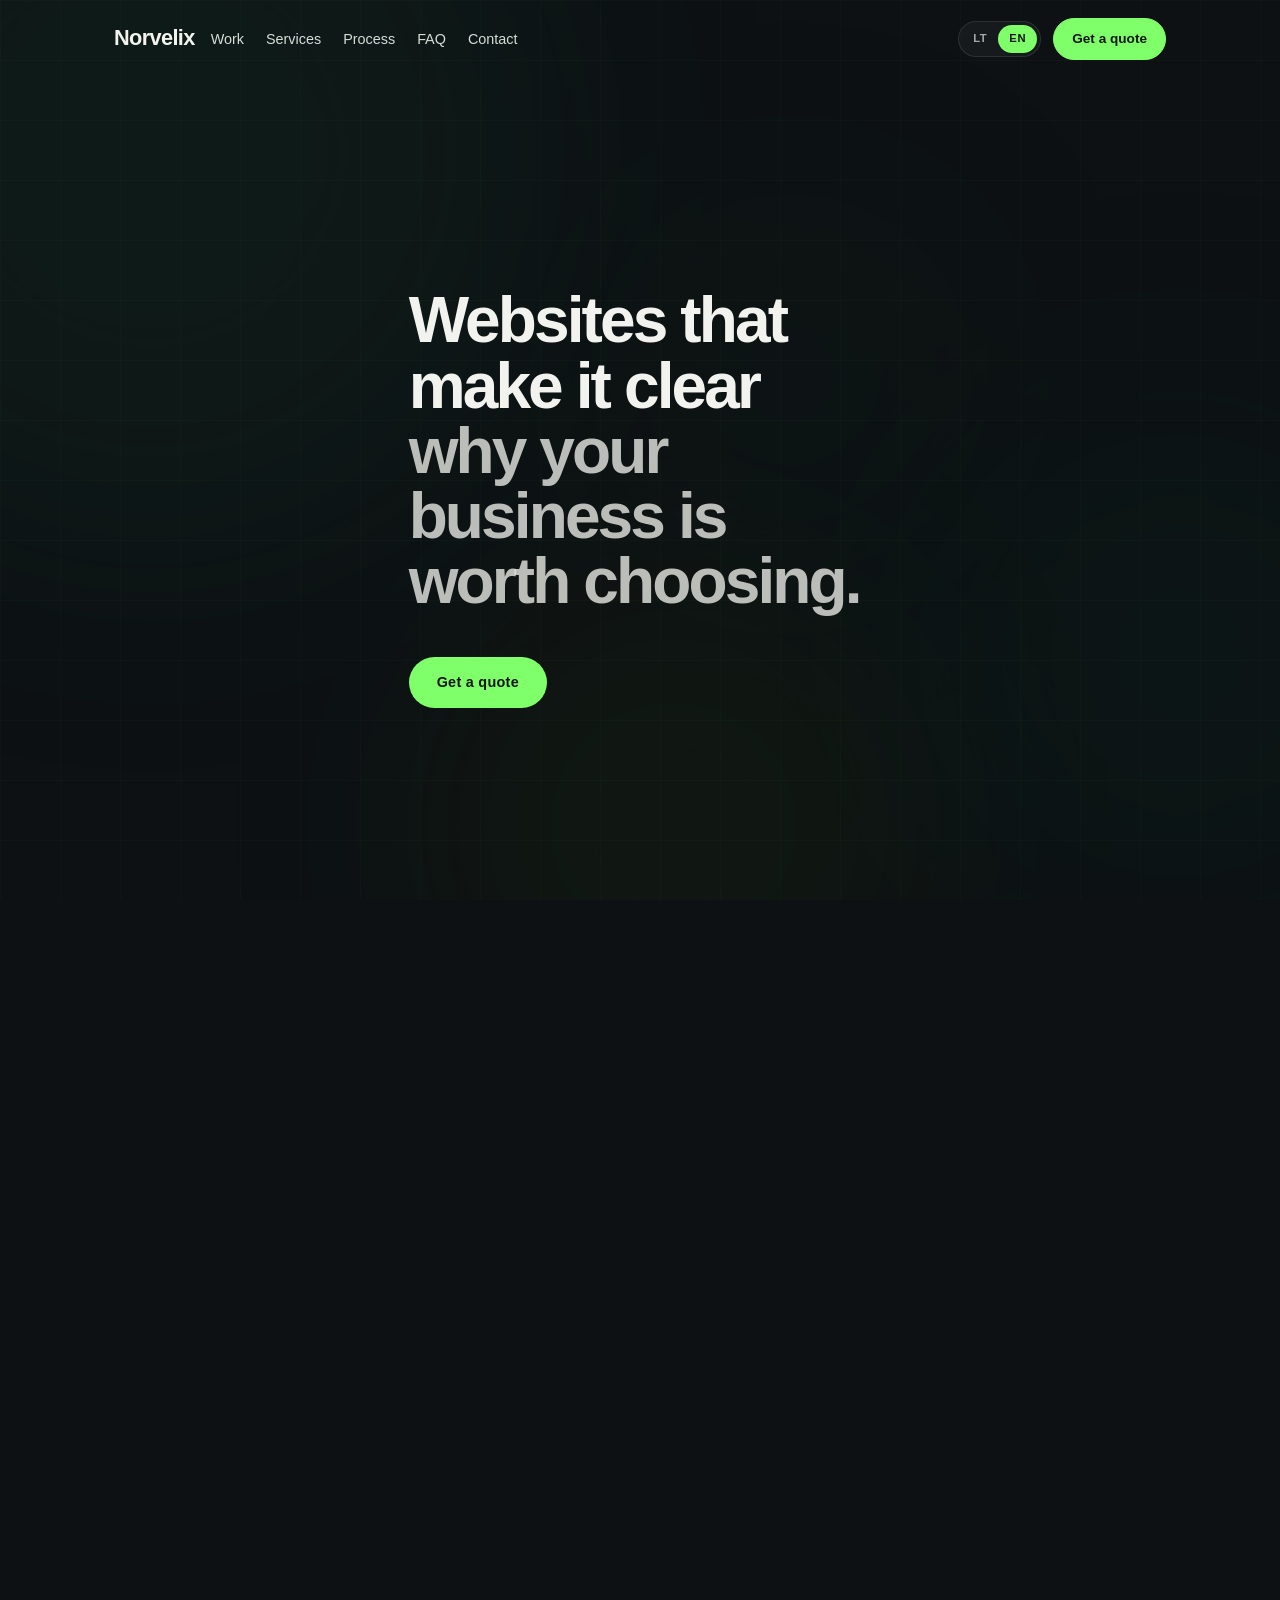
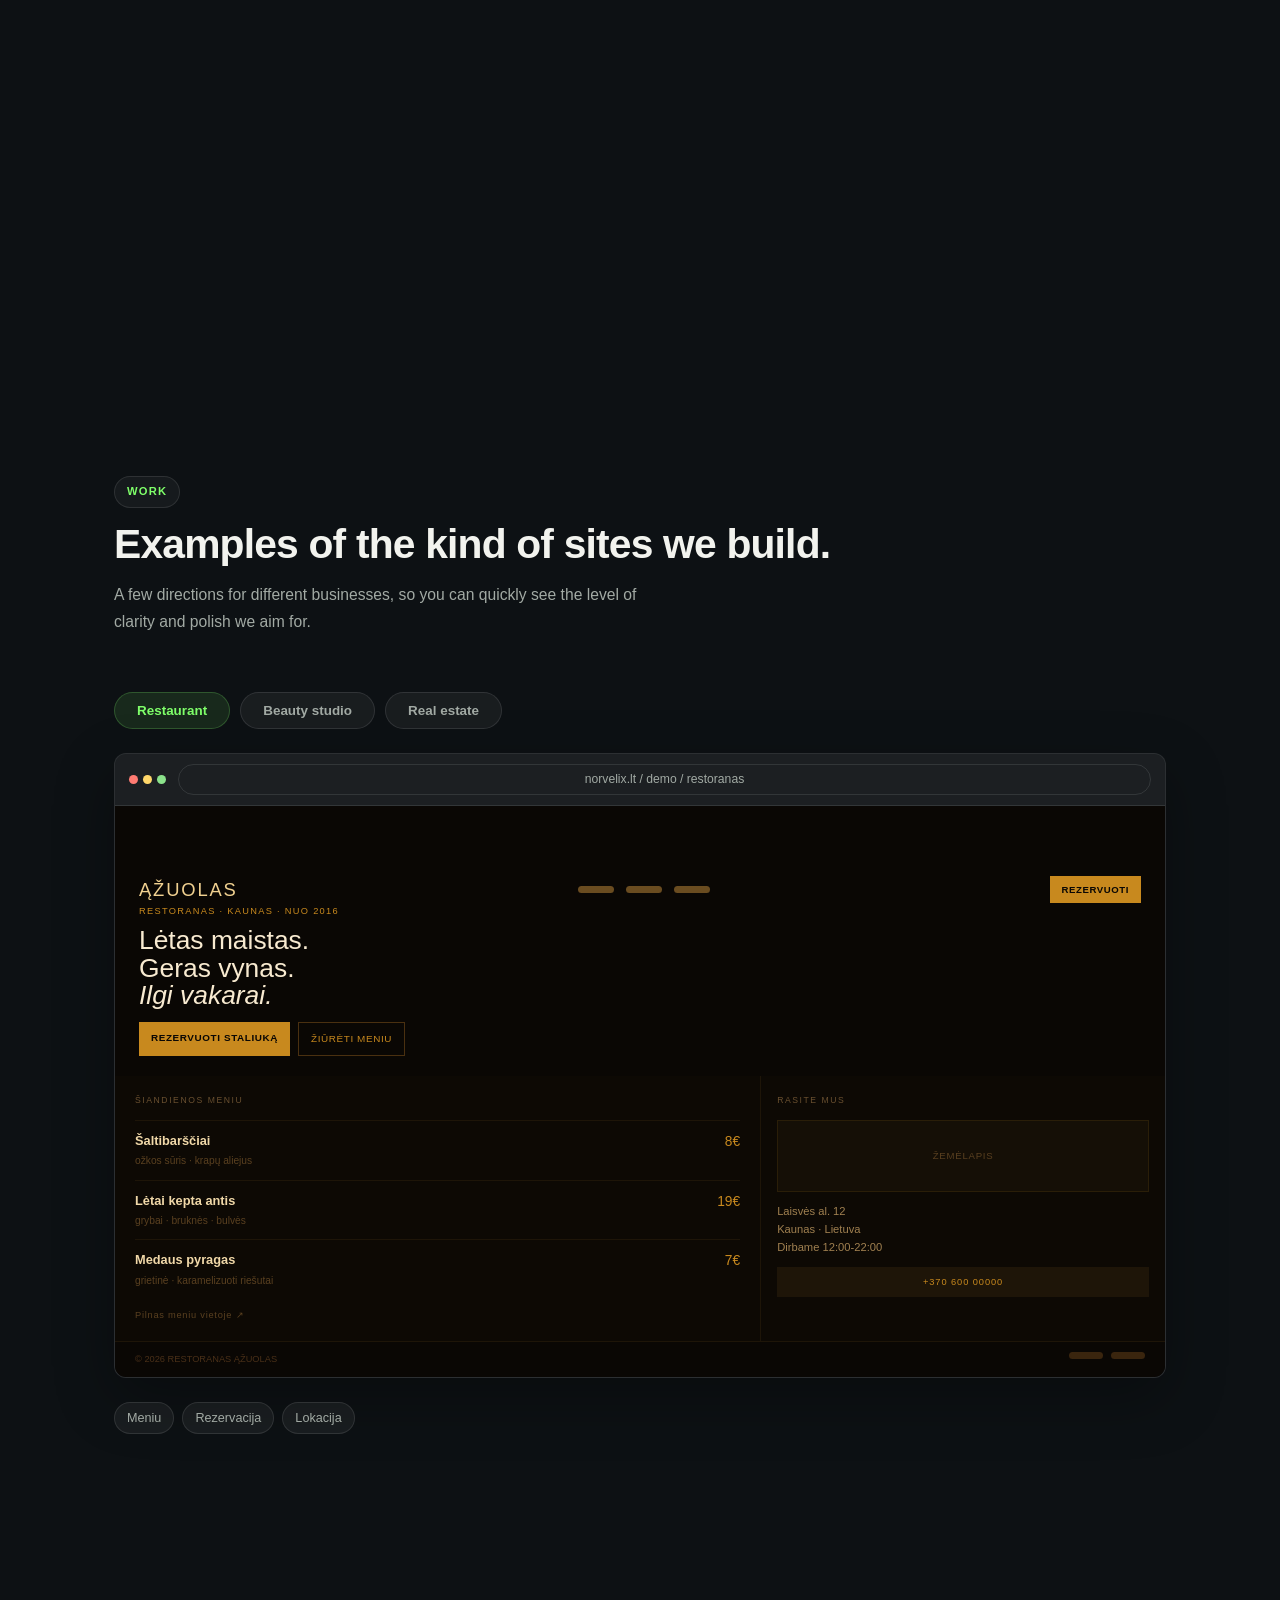
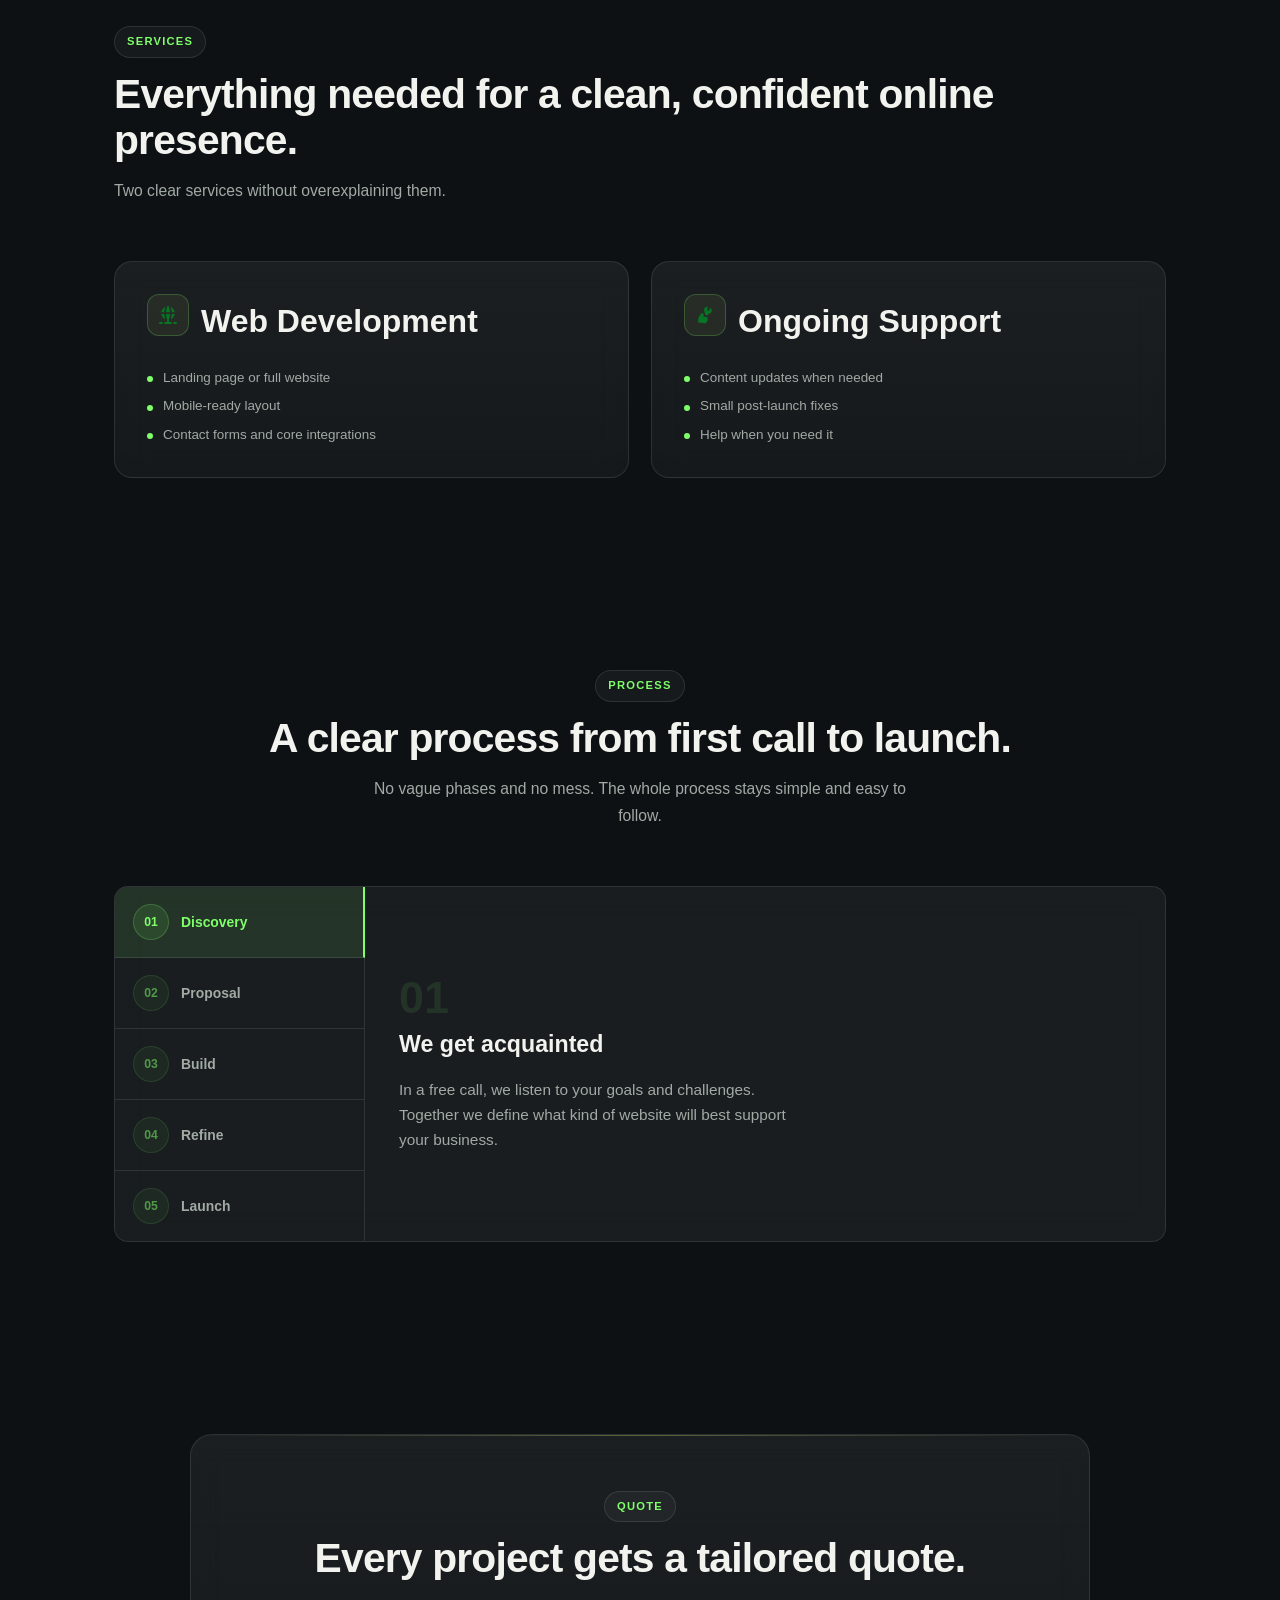
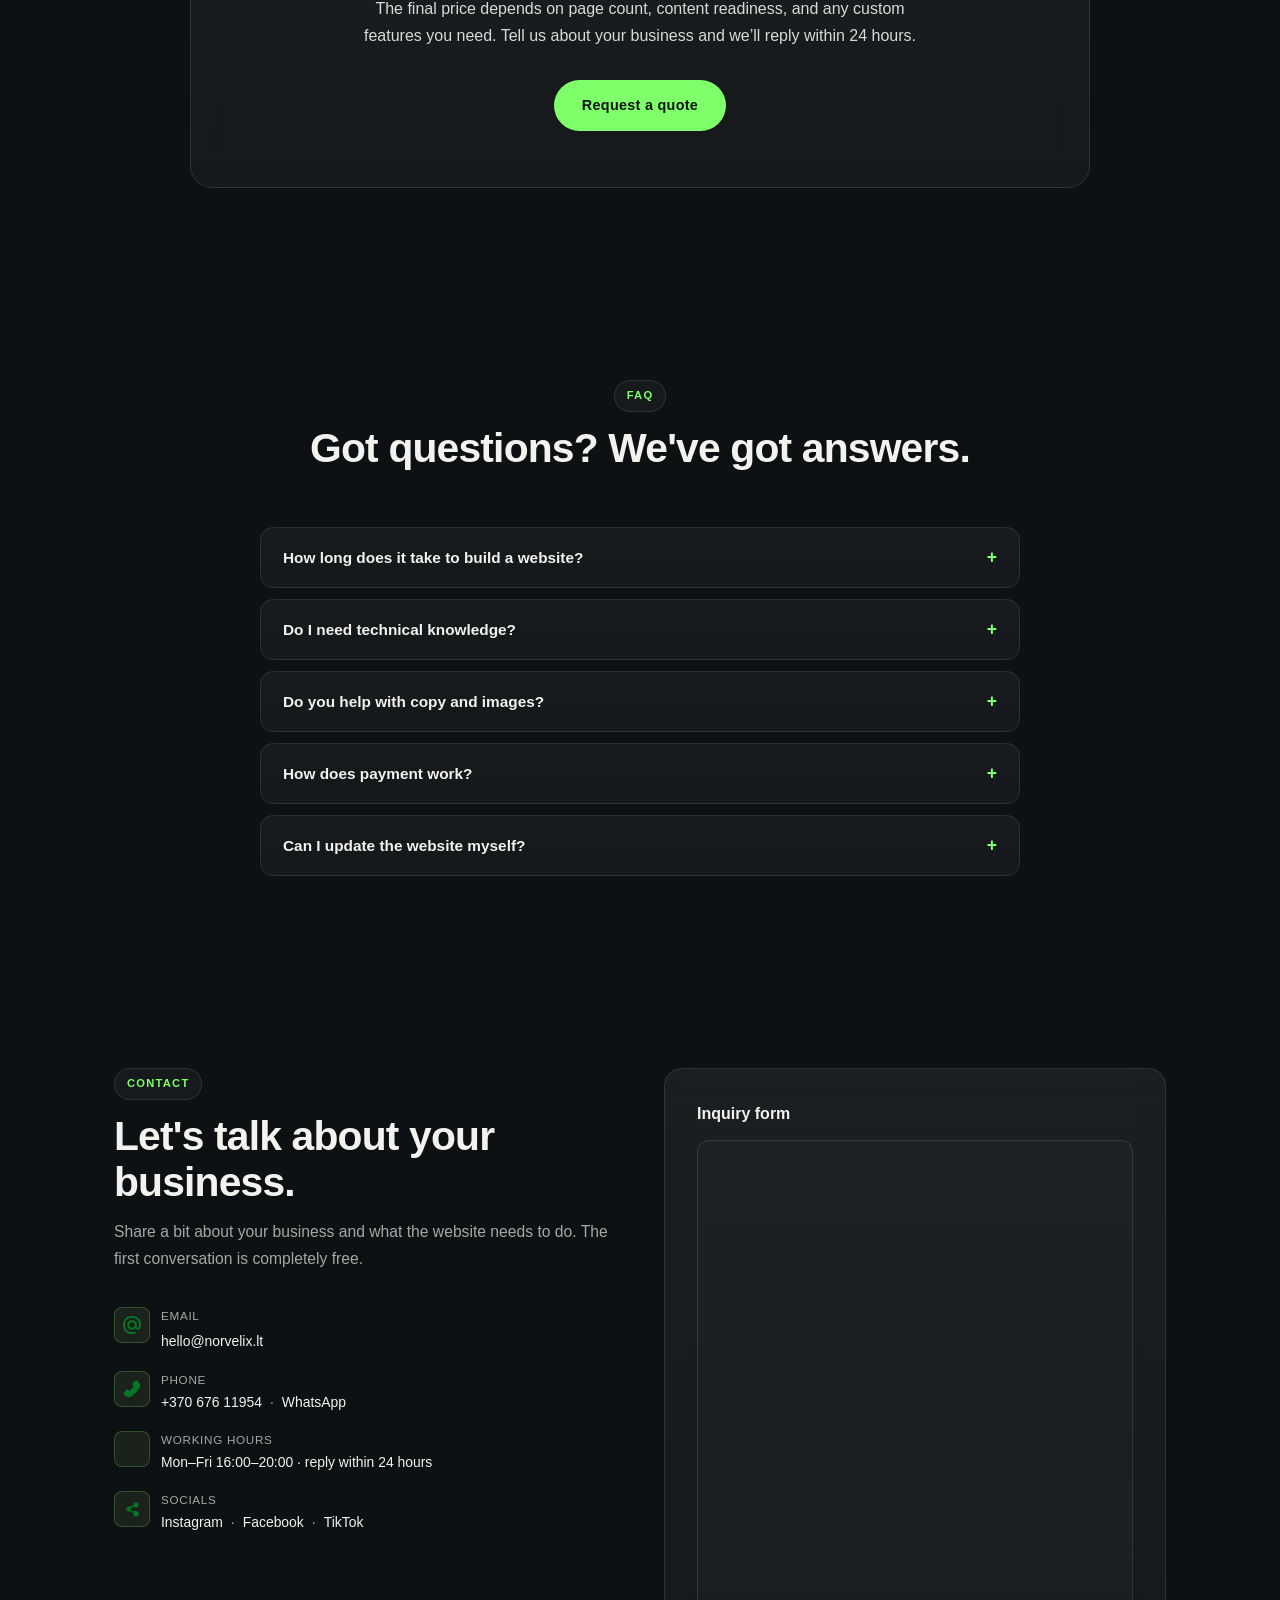
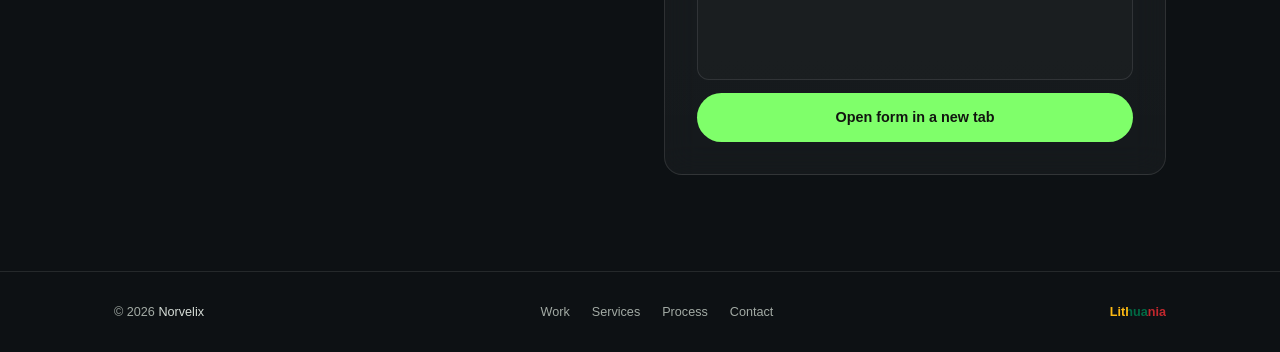
==== commit efa8cc34: "upgraded seo" ====
--- a/en/index.html
+++ b/en/index.html
@@ -1,45 +1,203 @@
 <!DOCTYPE html>
 <html lang="en">
 <head>
+  <!-- Essentials -->
   <meta charset="UTF-8" />
   <meta name="viewport" content="width=device-width, initial-scale=1.0" />
-  <title>Website Design for Businesses in Lithuania | Norvelix</title>
-  <meta name="description" content="Norvelix builds websites that clearly show why your business deserves attention. Modern design, clean structure, and launch in 1–2 weeks." />
-  <meta name="robots" content="index, follow, max-image-preview:large, max-snippet:-1, max-video-preview:-1" />
-  <meta name="theme-color" content="#080c10" />
+  <meta http-equiv="X-UA-Compatible" content="IE=edge" />
+
+  <!-- Primary SEO -->
+  <title>Norvelix – Professional Website Design & Development in Lithuania</title>
+  <meta name="description" content="Norvelix builds fast, modern and mobile-friendly websites for Lithuanian businesses. Get in touch – we respond within 24 hours." />
+  <meta name="keywords" content="website design, website development, web design, landing page, Vilnius, Lithuania" />
   <meta name="author" content="Norvelix" />
+  <meta name="robots" content="index, follow" />
   <link rel="canonical" href="https://norvelix.lt/en/" />
+
+  <!-- Hreflang -->
   <link rel="alternate" hreflang="lt" href="https://norvelix.lt/" />
   <link rel="alternate" hreflang="en" href="https://norvelix.lt/en/" />
   <link rel="alternate" hreflang="x-default" href="https://norvelix.lt/" />
+
+  <!-- Open Graph -->
   <meta property="og:type" content="website" />
+  <meta property="og:site_name" content="Norvelix" />
+  <meta property="og:url" content="https://norvelix.lt/en/" />
+  <meta property="og:title" content="Norvelix – Professional Website Design & Development in Lithuania" />
+  <meta property="og:description" content="Norvelix builds fast, modern and mobile-friendly websites for Lithuanian businesses. We respond within 24 hours." />
   <meta property="og:locale" content="en_US" />
   <meta property="og:locale:alternate" content="lt_LT" />
-  <meta property="og:site_name" content="Norvelix" />
-  <meta property="og:url" content="https://norvelix.lt/en/" />
-  <meta property="og:title" content="Website Design for Businesses in Lithuania | Norvelix" />
-  <meta property="og:description" content="Websites that clearly show why your business deserves attention. Modern design and fast launch." />
-  <meta property="og:image" content="https://norvelix.lt/favicon.png" />
-  <meta property="og:image:alt" content="Norvelix logo" />
-  <meta property="og:image:width" content="512" />
-  <meta property="og:image:height" content="512" />
+  <meta property="og:image" content="https://norvelix.lt/og-image.png" />
+  <meta property="og:image:width" content="1200" />
+  <meta property="og:image:height" content="630" />
   <meta property="og:image:type" content="image/png" />
-  <meta name="twitter:card" content="summary" />
-  <meta name="twitter:title" content="Website Design for Businesses in Lithuania | Norvelix" />
-  <meta name="twitter:description" content="Websites that clearly show why your business deserves attention. Modern design and fast launch." />
-  <meta name="twitter:image" content="https://norvelix.lt/favicon.png" />
-  <meta name="google-analytics-id" content="G-QP59VZZDCV" />
-  <meta name="microsoft-clarity-id" content="wif67cru9z" />
-  <link rel="icon" href="../favicon.svg" type="image/svg+xml" />
-  <link rel="icon" href="../favicon.png" type="image/png" />
-  <link rel="apple-touch-icon" href="../favicon.png" />
-  <link rel="preconnect" href="https://fonts.googleapis.com" />
-  <link rel="preconnect" href="https://fonts.gstatic.com" crossorigin />
-  <link href="https://fonts.googleapis.com/css2?family=Syne:wght@400;600;700;800&family=DM+Sans:ital,opsz,wght@0,9..40,300;0,9..40,400;1,9..40,300&display=swap" rel="stylesheet" />
-  <link rel="stylesheet" href="../style.css" />
-  <script type="application/ld+json">{"@context":"https://schema.org","@type":"ProfessionalService","name":"Norvelix","url":"https://norvelix.lt","areaServed":{"@type":"Country","name":"Lithuania"},"description":"Norvelix builds professional websites for Lithuanian businesses.","email":"hello@norvelix.lt","telephone":"+37067611954","openingHoursSpecification":[{"@type":"OpeningHoursSpecification","dayOfWeek":["Monday","Tuesday","Wednesday","Thursday","Friday"],"opens":"16:00","closes":"20:00"}],"sameAs":["https://instagram.com/norvelix.lt","https://www.facebook.com/profile.php?id=61563215660618","https://www.tiktok.com/@norvelix.lt"],"serviceType":["Website design","Website development","Landing page design","Website support"]}</script>
-  <script type="application/ld+json">{"@context":"https://schema.org","@type":"WebSite","name":"Norvelix","url":"https://norvelix.lt/en/","inLanguage":"en","publisher":{"@type":"Organization","name":"Norvelix","url":"https://norvelix.lt/"}}</script>
-  <script type="application/ld+json">{"@context":"https://schema.org","@type":"FAQPage","inLanguage":"en","mainEntity":[{"@type":"Question","name":"How long does it take to build a website?","acceptedAnswer":{"@type":"Answer","text":"A 1-page site usually takes 5–7 working days, while a full website usually takes 10–14 days depending on scope and content readiness."}},{"@type":"Question","name":"Do I need technical knowledge?","acceptedAnswer":{"@type":"Answer","text":"Not at all. We explain everything clearly and handle the technical side for you."}},{"@type":"Question","name":"Do you help with copy and images?","acceptedAnswer":{"@type":"Answer","text":"Yes. We can help shape headlines, service descriptions, structure, and visual direction if your content is not ready yet."}},{"@type":"Question","name":"How does payment work?","acceptedAnswer":{"@type":"Answer","text":"We work with 50% upfront and 50% on completion. Bank transfers are accepted."}},{"@type":"Question","name":"Can I update the website myself?","acceptedAnswer":{"@type":"Answer","text":"Yes, with our help. We will assist with updating basic information, or we can integrate a simple CMS for an additional fee."}}]}</script>
+  <meta property="og:image:alt" content="Norvelix – professional website design and development" />
+
+  <!-- Twitter / X -->
+  <meta name="twitter:card" content="summary_large_image" />
+  <meta name="twitter:site" content="@norvelix" />
+  <meta name="twitter:title" content="Norvelix – Professional Website Design & Development in Lithuania" />
+  <meta name="twitter:description" content="Norvelix builds fast, modern and mobile-friendly websites for Lithuanian businesses." />
+  <meta name="twitter:image" content="https://norvelix.lt/og-image.png" />
+  <meta name="twitter:image:alt" content="Norvelix – professional website design and development" />
+
+  <!-- Favicons -->
+  <link rel="icon" href="/favicon.svg" type="image/svg+xml" />
+  <link rel="icon" href="/favicon-32x32.png" sizes="32x32" type="image/png" />
+  <link rel="icon" href="/favicon-16x16.png" sizes="16x16" type="image/png" />
+  <link rel="apple-touch-icon" href="/apple-touch-icon.png" sizes="180x180" />
+  <link rel="manifest" href="/site.webmanifest" />
+  <meta name="theme-color" content="#0a0a0f" />
+
+  <!-- Android / Google -->
+  <link rel="icon" href="/android-chrome-192x192.png" sizes="192x192" type="image/png" />
+  <link rel="icon" href="/android-chrome-512x512.png" sizes="512x512" type="image/png" />
+
+  <!-- Schema: Organization + ProfessionalService -->
+  <script type="application/ld+json">
+  {
+    "@context": "https://schema.org",
+    "@type": ["ProfessionalService", "Organization"],
+    "@id": "https://norvelix.lt/#organization",
+    "name": "Norvelix",
+    "url": "https://norvelix.lt",
+    "logo": {
+      "@type": "ImageObject",
+      "url": "https://norvelix.lt/og-image.png",
+      "width": 1200,
+      "height": 630
+    },
+    "image": "https://norvelix.lt/og-image.png",
+    "description": "Norvelix builds fast, modern and mobile-friendly websites for Lithuanian businesses.",
+    "email": "hello@norvelix.lt",
+    "telephone": "+37067611954",
+    "address": {
+      "@type": "PostalAddress",
+      "addressLocality": "Vilnius",
+      "addressCountry": "LT"
+    },
+    "geo": {
+      "@type": "GeoCoordinates",
+      "latitude": 54.6872,
+      "longitude": 25.2797
+    },
+    "areaServed": {
+      "@type": "Country",
+      "name": "Lithuania",
+      "sameAs": "https://en.wikipedia.org/wiki/Lithuania"
+    },
+    "openingHoursSpecification": [
+      {
+        "@type": "OpeningHoursSpecification",
+        "dayOfWeek": ["Monday","Tuesday","Wednesday","Thursday","Friday"],
+        "opens": "16:00",
+        "closes": "20:00"
+      }
+    ],
+    "sameAs": [
+      "https://instagram.com/norvelix.lt",
+      "https://www.facebook.com/profile.php?id=61563215660618",
+      "https://www.tiktok.com/@norvelix.lt"
+    ],
+    "serviceType": [
+      "Website design",
+      "Website development",
+      "Landing page design",
+      "Website support"
+    ],
+    "hasOfferCatalog": {
+      "@type": "OfferCatalog",
+      "name": "Norvelix services",
+      "itemListElement": [
+        {
+          "@type": "Offer",
+          "itemOffered": {
+            "@type": "Service",
+            "name": "Website development",
+            "description": "Single-page or full website, mobile-friendly and ready to grow your business."
+          }
+        },
+        {
+          "@type": "Offer",
+          "itemOffered": {
+            "@type": "Service",
+            "name": "Website maintenance",
+            "description": "Content updates, minor fixes and ongoing support after launch."
+          }
+        }
+      ]
+    }
+  }
+  </script>
+
+  <!-- Schema: WebSite -->
+  <script type="application/ld+json">
+  {
+    "@context": "https://schema.org",
+    "@type": "WebSite",
+    "@id": "https://norvelix.lt/#website",
+    "url": "https://norvelix.lt",
+    "name": "Norvelix",
+    "description": "Professional website design and development in Lithuania",
+    "inLanguage": ["lt", "en"],
+    "publisher": {
+      "@id": "https://norvelix.lt/#organization"
+    }
+  }
+  </script>
+
+  <!-- Schema: FAQPage -->
+  <script type="application/ld+json">
+  {
+    "@context": "https://schema.org",
+    "@type": "FAQPage",
+    "mainEntity": [
+      {
+        "@type": "Question",
+        "name": "How long does it take to build a website?",
+        "acceptedAnswer": {
+          "@type": "Answer",
+          "text": "We deliver a single-page website within 5–7 business days, and a full website within 10–14 days. The timeline depends on project complexity and how quickly content is prepared."
+        }
+      },
+      {
+        "@type": "Question",
+        "name": "Do I need any technical knowledge?",
+        "acceptedAnswer": {
+          "@type": "Answer",
+          "text": "Not at all. We explain everything in plain language and take care of the technical side for you."
+        }
+      },
+      {
+        "@type": "Question",
+        "name": "Do you help with text and photos?",
+        "acceptedAnswer": {
+          "@type": "Answer",
+          "text": "Yes. We can help with headlines, service descriptions, structure and visual direction if you don't have content ready."
+        }
+      },
+      {
+        "@type": "Question",
+        "name": "How does payment work?",
+        "acceptedAnswer": {
+          "@type": "Answer",
+          "text": "We require a 50% deposit before work begins and the remaining 50% upon project completion. Bank transfers are accepted."
+        }
+      },
+      {
+        "@type": "Question",
+        "name": "Will I be able to update the website myself?",
+        "acceptedAnswer": {
+          "@type": "Answer",
+          "text": "Yes, with our help. We'll assist with updating key information or can integrate a content management system if needed."
+        }
+      }
+    ]
+  }
+  </script>
+
+  <!-- Stylesheet -->
+  <link rel="stylesheet" href="/style.css" />
 </head>
 <body>
 <a class="skip-link" href="#main-content">Skip to content</a>
@@ -83,9 +241,6 @@
           <div class="hero-content hero-beats">
             <div class="hero-lead">
               <h1>Websites that make it clear <span class="hero-highlight-target">why your business is worth choosing.</span></h1>
-              <div class="hero-btns beat-two">
-                <a href="#contact" class="btn-primary">Get a quote</a>
-              </div>
             </div>
             <div class="hero-lamp-scene beat-three" aria-hidden="true">
               <div class="hero-lamp">
@@ -93,6 +248,9 @@
                 <span class="hero-lamp-arm"></span>
                 <span class="hero-lamp-light"></span>
               </div>
+            </div>
+            <div class="hero-btns beat-five">
+              <a href="#contact" class="btn-primary">Get a quote</a>
             </div>
           </div>
         </div>
--- a/style.css
+++ b/style.css
@@ -991,14 +991,11 @@
      beam: top=108  left=148−125=23  w=250
      ───────────────────────────────────────────── */
   .hero-lamp-scene {
-  position: absolute;
-  top: 90px;
-  right: 0;
-  left: auto;
-  bottom: auto;
-  width: 160px;
-  height: 210px;
-}
+    inset: 6% auto auto 58%;
+    width: min(28vw, 240px);
+    height: 320px;
+    overflow: visible;
+  }
   .hero-lamp::before {
     left: 20px;
     top: 16px;
@@ -1114,15 +1111,16 @@
      head  : left=91 top=24 w=34 h=48  bottom=72  centre=108
      beam  : top=72  left=108−85=23   w=170
      ───────────────────────────────────────────── */
-  .hero-lamp-scene {
-    position: absolute;
-    top: 20px;
-    right: 0;
-    bottom: auto;
-    left: auto;
-    width: 160px;
-    height: 210px;
-  }
+ .hero-lamp-scene {
+  position: absolute;
+  overflow: hidden;
+  top: 20px;
+  right: 0;
+  bottom: auto;
+  left: auto;
+  width: 160px;
+  height: 210px;
+}
   .hero-lamp::before {
     left: 16px;
     top: 20px;
@@ -1136,24 +1134,28 @@
     height: 5px;
   }
   .hero-lamp-arm {
-    top: 18px;
+    top: 25px;
     left: 83px;
     width: 16px;
     height: 16px;
   }
   .hero-lamp-head {
     left: 91px;
-    top: 24px;
+    top: 40px;
     width: 34px;
     height: 48px;
   }
-  .hero-lamp-light {
-    top: 72px;
-    left: -30px;
-    width: 130px;
+  .hero-sequence.is-beat-4 .hero-lamp-light {
+    animation: lampFlicker 0.85s linear 1;
+    top: 70px;
+    width: clamp(170px, 20vw, 260px);
+    left: 14.5%;
     height: 150px;
     filter: blur(9px);
-  }
+
+    transform: rotate(21deg);
+    transform-origin: top center;
+}
   .grid-4,
   .grid-3,
   .industries-grid,
@@ -1189,13 +1191,6 @@
     scroll-behavior: auto;
   }
 
-  *,
-  *::before,
-  *::after {
-    animation-duration: 0.01ms !important;
-    animation-iteration-count: 1 !important;
-    transition-duration: 0.01ms !important;
-  }
 
   .fade-up {
     opacity: 1;
